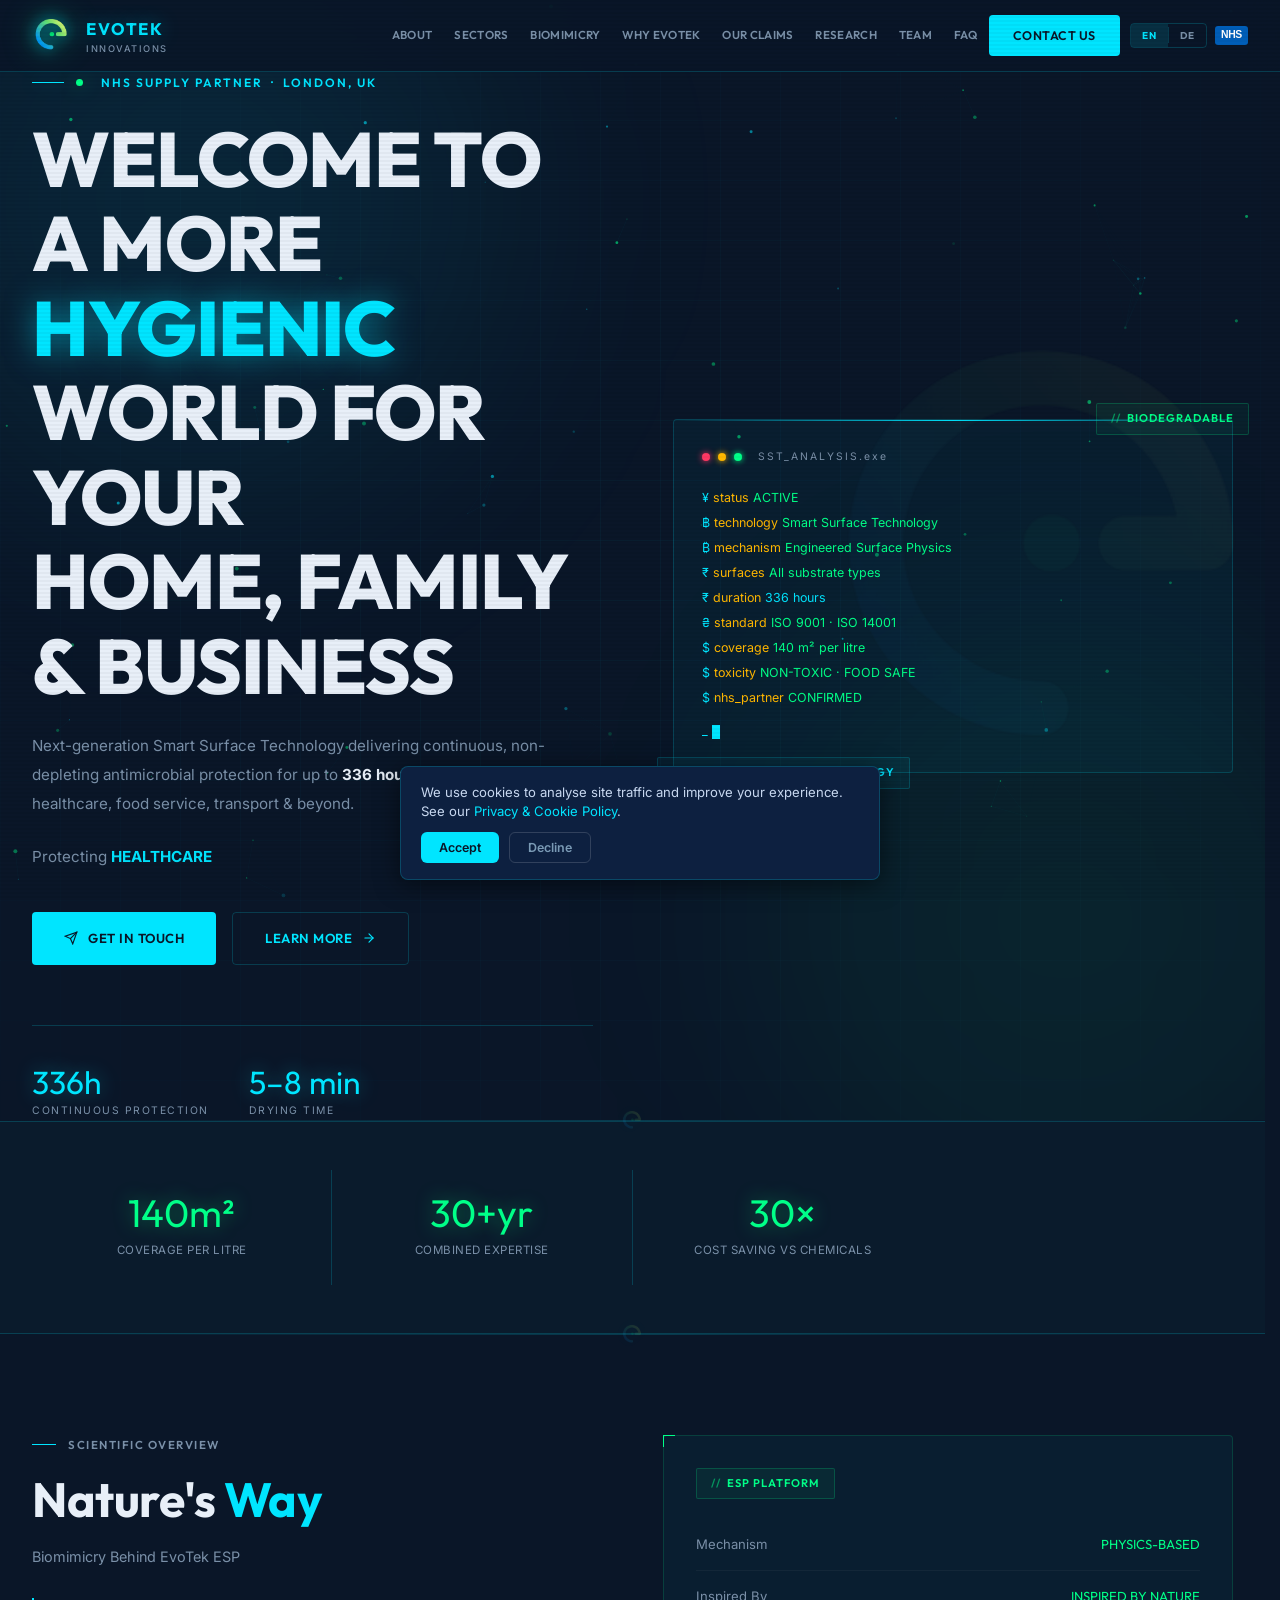
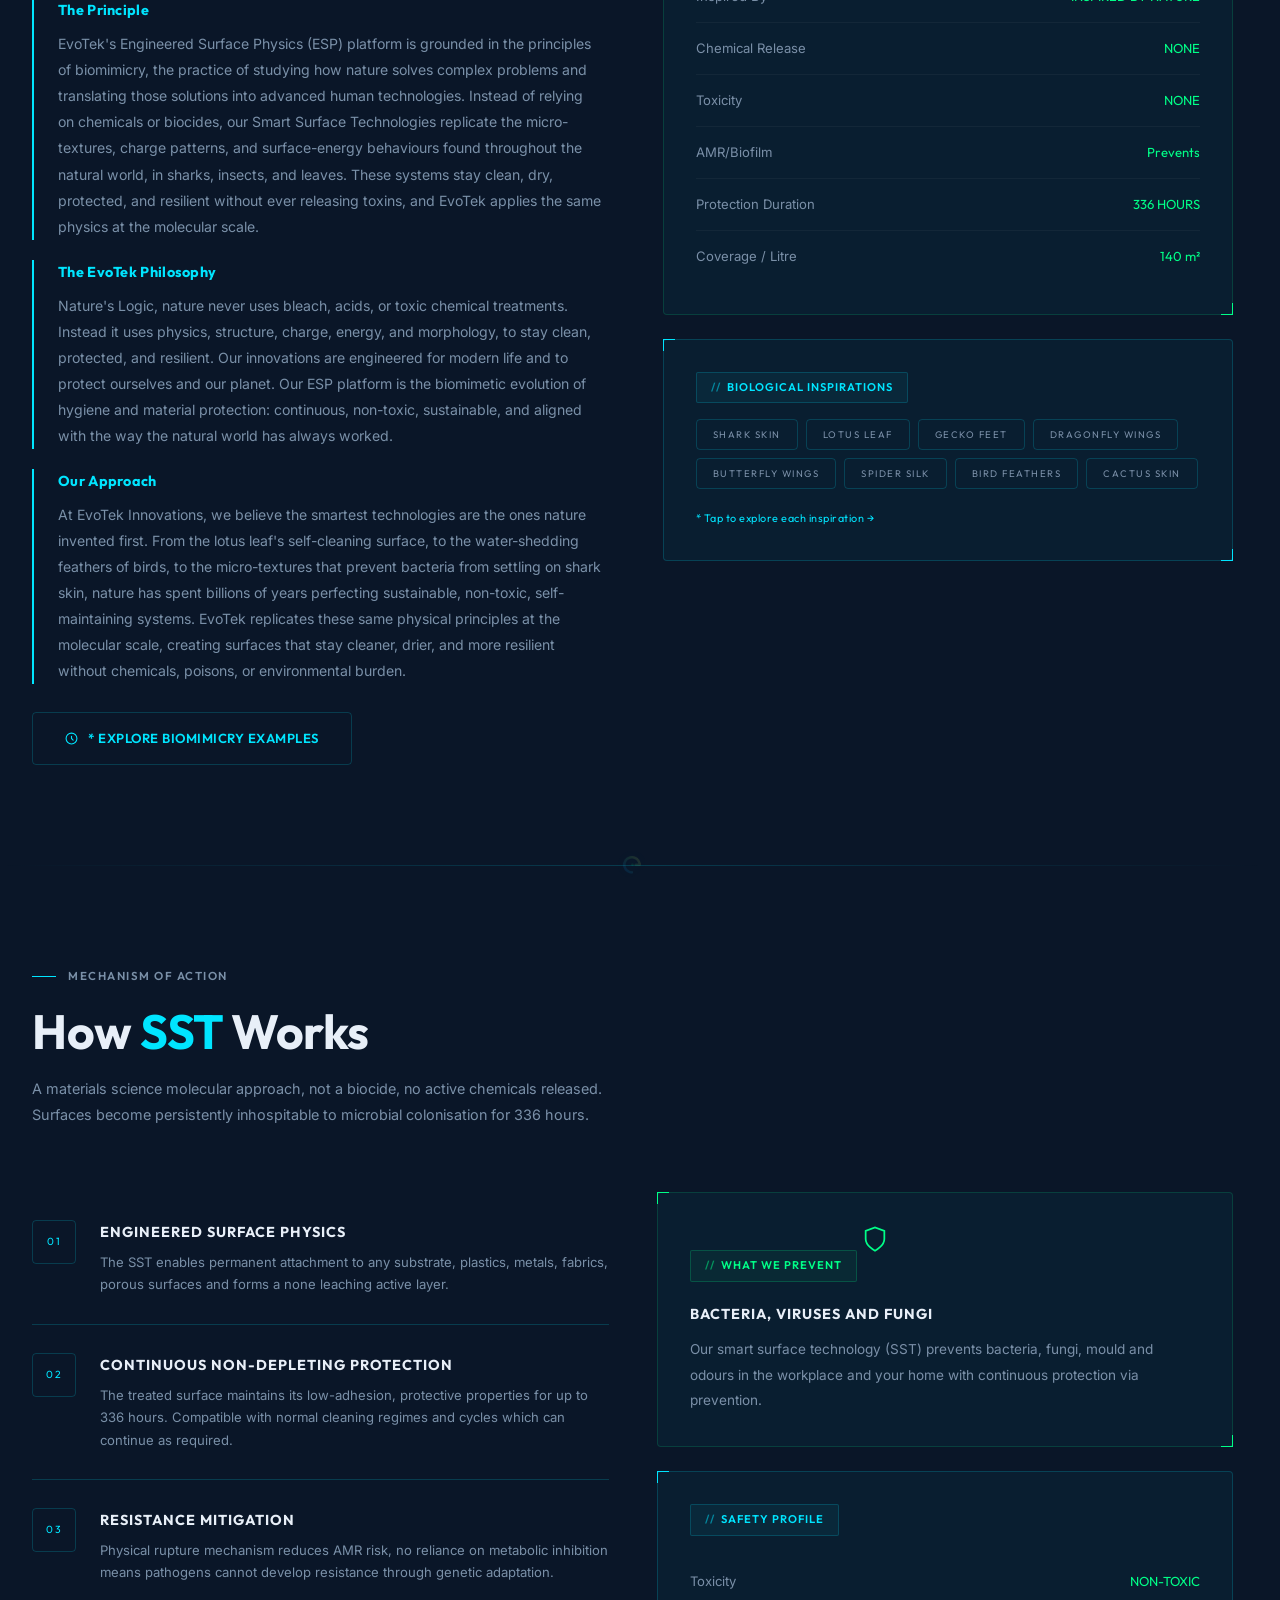
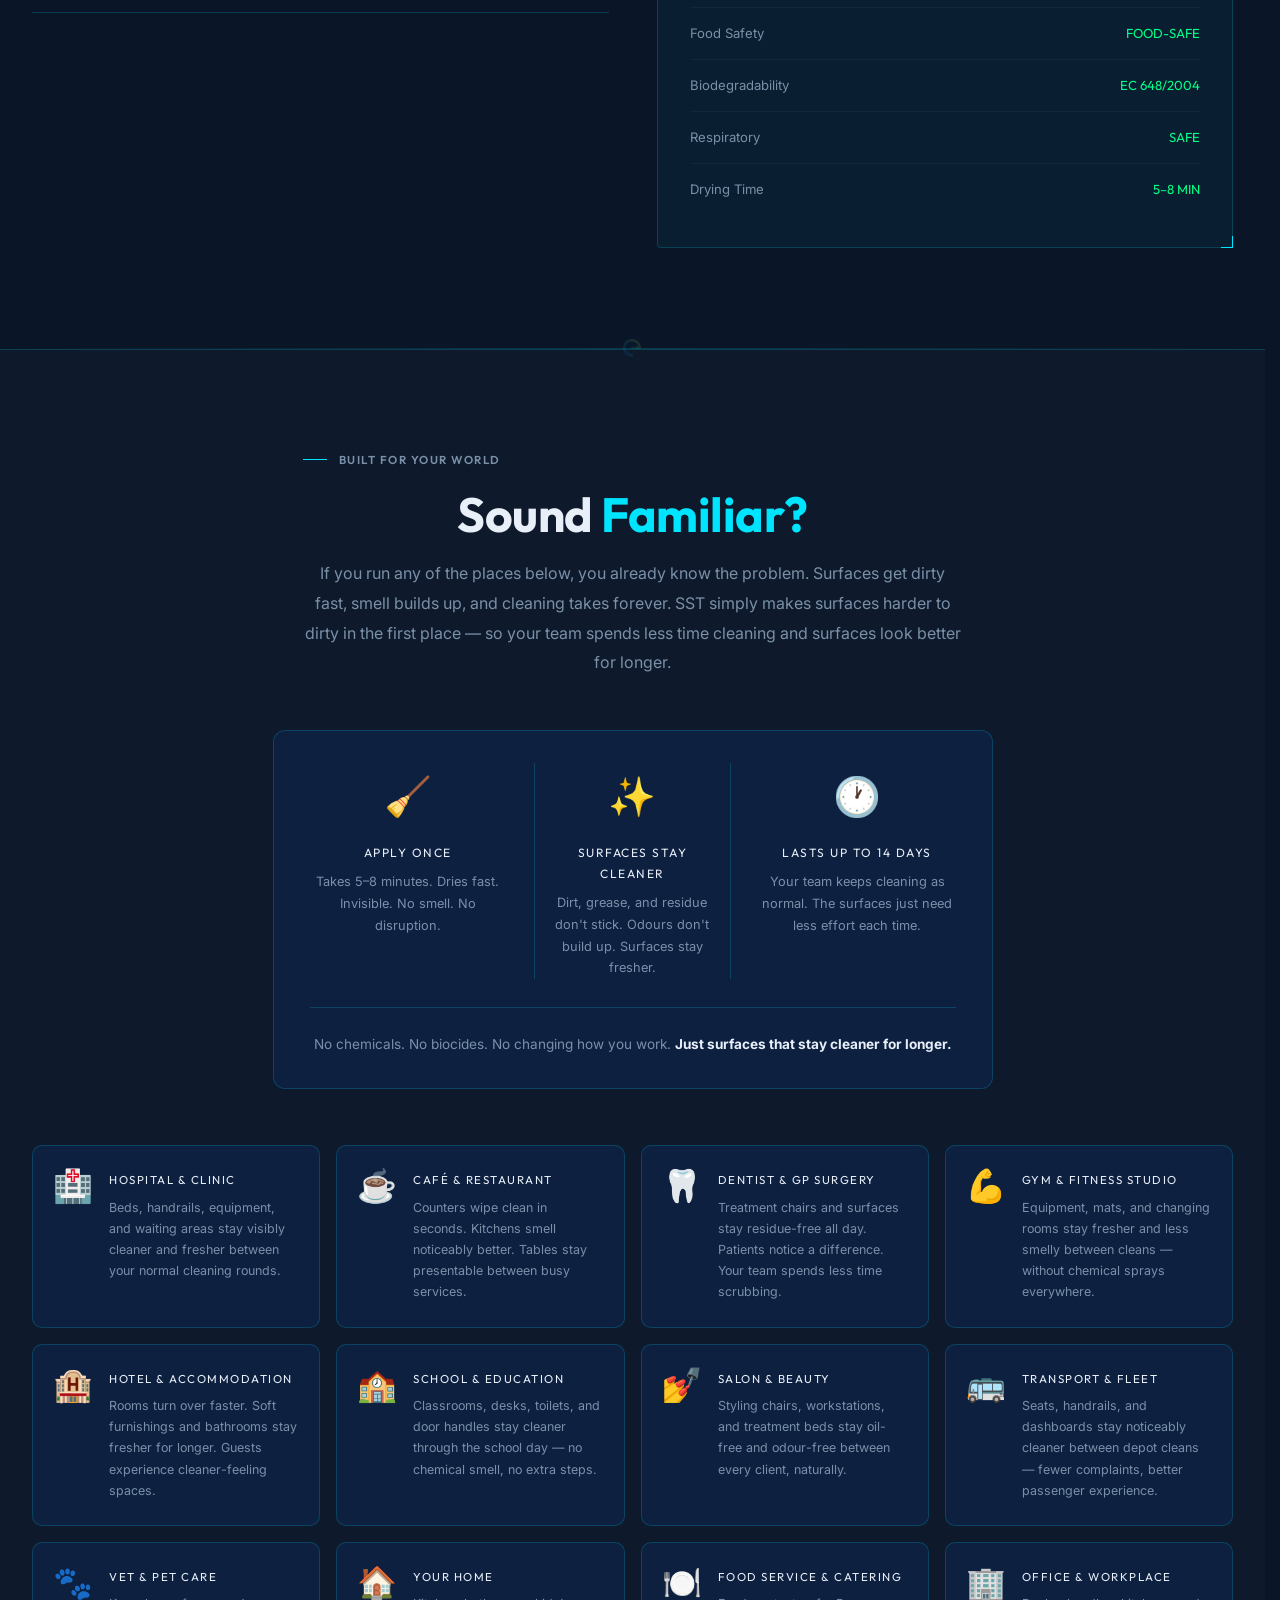
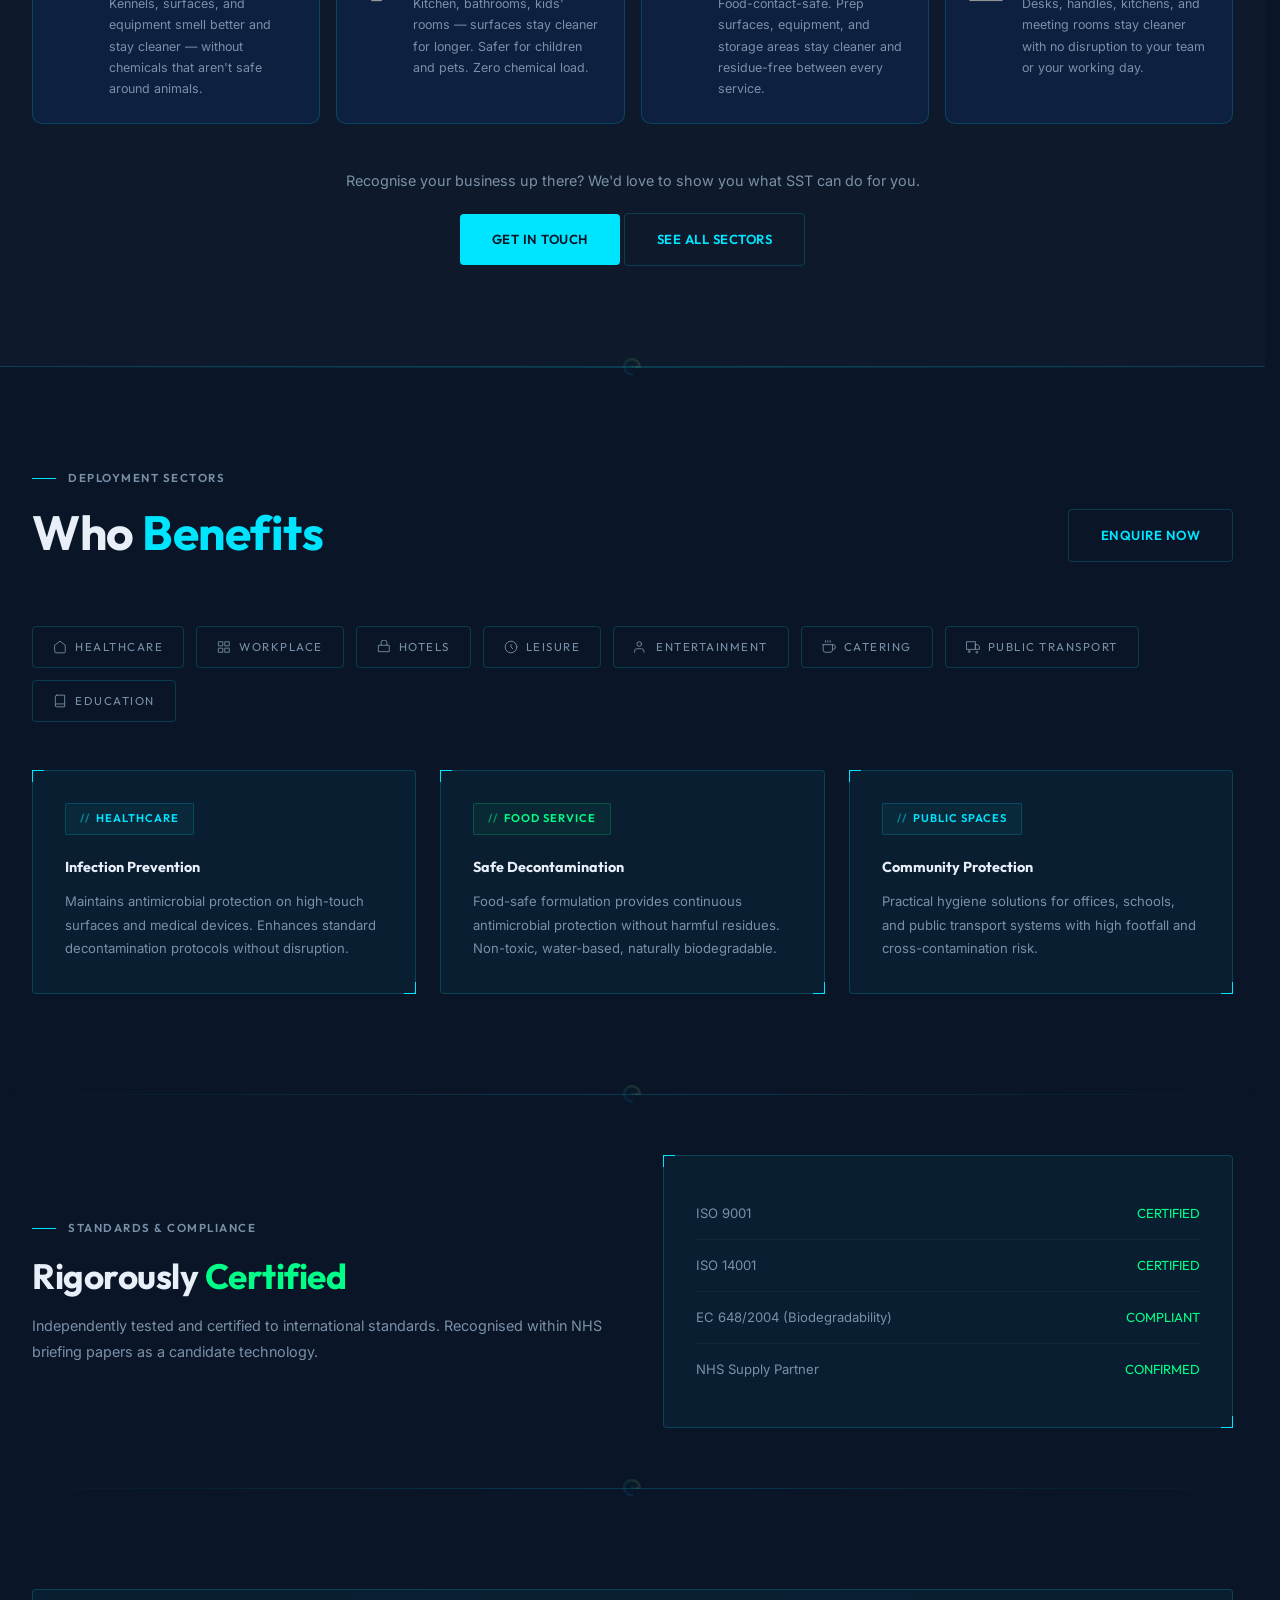
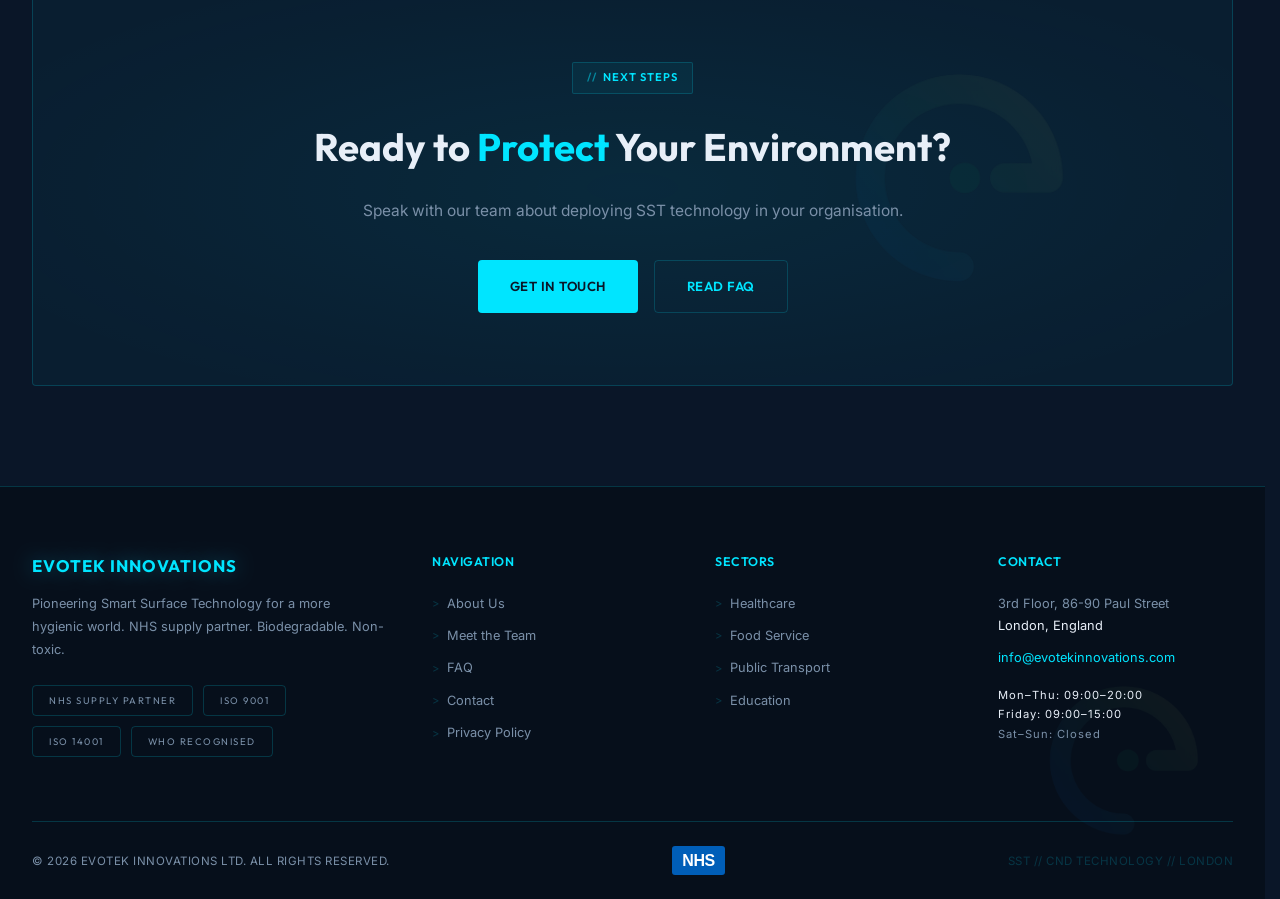
==== index.html @ 122817bd "fix: wire contact form to FormSubmit, add honeypot, fix copyright year, add .gitignore" ====
﻿<!DOCTYPE html>
<html lang="en">
<head>
  <meta charset="UTF-8"/>
  <meta name="viewport" content="width=device-width, initial-scale=1.0"/>
  <title>EvoTek Innovations | Smart Surface Technology | London</title>
  <meta name="description" content="EvoTek Innovations — pioneering Smart Surface Technology for advanced surface protection lasting up to 336 hours. NHS supply partner. Healthcare, food service, transport."/>
  <meta name="google-site-verification" content="FAEr7hfhrVH1GGzSs5UuPrXncQ3HyZPEOReQ1gZpgP4" />
  <link rel="stylesheet" href="css/style.css"/>
  <link rel="canonical" href="https://www.evotekinnovations.co.uk/"/>
  <meta property="og:type" content="website"/>
  <meta property="og:site_name" content="EvoTek Innovations"/>
  <meta property="og:title" content="EvoTek Innovations | Smart Surface Technology | London"/>
  <meta property="og:description" content="EvoTek Innovations pioneers Smart Surface Technology for advanced surface protection lasting up to 336 hours. NHS supply partner. Healthcare, food service, transport."/>
  <meta property="og:url" content="https://www.evotekinnovations.co.uk/"/>
  <meta property="og:image" content="https://www.evotekinnovations.co.uk/images/EVO2.png"/>
  <meta name="twitter:card" content="summary_large_image"/>
  <meta name="twitter:title" content="EvoTek Innovations | Smart Surface Technology | London"/>
  <meta name="twitter:description" content="EvoTek Innovations pioneers Smart Surface Technology for advanced surface protection lasting up to 336 hours. NHS supply partner. Healthcare, food service, transport."/>
  <meta name="twitter:image" content="https://www.evotekinnovations.co.uk/images/EVO2.png"/>
  <link rel="alternate" hreflang="en" href="https://www.evotekinnovations.co.uk/"/>
  <link rel="alternate" hreflang="de" href="https://www.evotekinnovations.co.uk/?lang=de"/>
  <link rel="alternate" hreflang="x-default" href="https://www.evotekinnovations.co.uk/"/>
  <script type="application/ld+json">
  {
    "@context": "https://schema.org",
    "@type": "LocalBusiness",
    "name": "EvoTek Innovations",
    "description": "EvoTek Innovations pioneers Smart Surface Technology (SST) — biodegradable, non-toxic antimicrobial surface coatings lasting up to 336 hours. NHS supply partner based in London.",
    "url": "https://www.evotekinnovations.co.uk/",
    "logo": "https://www.evotekinnovations.co.uk/images/EVO2.png",
    "image": "https://www.evotekinnovations.co.uk/images/EVO2.png",
    "email": "info@evotekinnovations.com",
    "address": {
      "@type": "PostalAddress",
      "streetAddress": "3rd Floor, 86-90 Paul Street",
      "addressLocality": "London",
      "postalCode": "EC2A 4PB",
      "addressCountry": "GB"
    },
    "geo": {
      "@type": "GeoCoordinates",
      "latitude": 51.5244,
      "longitude": -0.0865
    },
    "openingHoursSpecification": [
      {
        "@type": "OpeningHoursSpecification",
        "dayOfWeek": ["Monday","Tuesday","Wednesday","Thursday"],
        "opens": "09:00",
        "closes": "20:00"
      },
      {
        "@type": "OpeningHoursSpecification",
        "dayOfWeek": "Friday",
        "opens": "09:00",
        "closes": "15:00"
      }
    ],
    "areaServed": {
      "@type": "Country",
      "name": "United Kingdom"
    },
    "sameAs": [
      "https://www.evotekinnovations.co.uk"
    ],
    "hasCredential": [
      "NHS Supply Partner",
      "ISO 9001",
      "ISO 14001",
      "WHO Recognised",
      "EN 14476"
    ]
  }
  </script>
</head>
<body>

<!-- NAV -->
<nav aria-label="Main navigation">
  <div class="nav-inner">
    <a href="index.html" class="nav-logo">
      <img src="images/EVO2.png" alt="EvoTek Logo" class="nav-logo-img"/>
      <div>
        <span class="nav-logo-name">EVOTEK</span>
        <span class="nav-logo-sub">INNOVATIONS</span>
      </div>
    </a>
    <div class="nav-links">
      <a href="about.html" class="nav-link" data-i18n="nav.about">ABOUT</a>
      <a href="sectors.html" class="nav-link" data-i18n="nav.sectors">SECTORS</a>
      <a href="biomimicry.html" class="nav-link" data-i18n="nav.biomimicry">BIOMIMICRY</a>
      <a href="why-evotek.html" class="nav-link" data-i18n="nav.why">WHY EVOTEK</a>
      <a href="claims.html" class="nav-link" data-i18n="nav.claims">OUR CLAIMS</a>
      <a href="research.html" class="nav-link">RESEARCH</a>
      <a href="team.html" class="nav-link" data-i18n="nav.team">TEAM</a>
      <a href="faq.html" class="nav-link" data-i18n="nav.faq">FAQ</a>
      <a href="contact.html" class="nav-cta" data-i18n="nav.contact">CONTACT US</a>
      <div class="lang-switcher" id="lang-switcher">
        <button class="lang-btn active" onclick="setLang('en')" id="btn-en">EN</button>
        <div class="lang-divider"></div>
        <button class="lang-btn" onclick="setLang('de')" id="btn-de">DE</button>
      </div>
            <a href="https://www.england.nhs.uk/" target="_blank" rel="noopener" class="nhs-logo nhs-logo--nav" title="NHS Supply Partner">NHS</a>
    </div>
    <button class="hamburger" id="hamburger" aria-label="Open menu" aria-expanded="false">
      <span></span><span></span><span></span>
    </button>
  </div>
</nav>
<div id="mobile-nav">
  <a href="about.html" data-i18n="nav.about">ABOUT</a>
  <a href="sectors.html" data-i18n="nav.sectors">SECTORS</a>
  <a href="biomimicry.html" data-i18n="nav.biomimicry">BIOMIMICRY</a>
  <a href="why-evotek.html" data-i18n="nav.why">WHY EVOTEK</a>
  <a href="claims.html" data-i18n="nav.claims">OUR CLAIMS</a>
  <a href="research.html">RESEARCH</a>
  <a href="team.html" data-i18n="nav.team.mob">MEET THE TEAM</a>
  <a href="faq.html" data-i18n="nav.faq">FAQ</a>
  <a href="contact.html" class="nav-cta" data-i18n="nav.contact">CONTACT US</a>
  <div class="lang-switcher" style="margin:16px auto 0;justify-content:center;">
    <button class="lang-btn active" onclick="setLang('en')" id="mob-btn-en">EN</button>
    <div class="lang-divider"></div>
    <button class="lang-btn" onclick="setLang('de')" id="mob-btn-de">DE</button>
  </div>
</div>

<!-- HERO -->
<section class="hero">
  <div class="hero-grid-bg"></div>
  <div class="hero-glow hero-glow-1"></div>
  <div class="hero-glow hero-glow-2"></div>
  <div class="logo-watermark hero-logo-watermark"></div>
  <div class="container hero-content-grid">
    <div>
      <div class="hero-label">
        <span class="live-dot"></span> <span data-i18n="hero.label">NHS SUPPLY PARTNER &nbsp;·&nbsp; LONDON, UK</span>
      </div>
      <h1 class="hero-title" data-i18n-html="hero.title">
        WELCOME TO<br>A MORE<br>
        <span class="glitch">HYGIENIC</span><br>WORLD FOR YOUR<br>HOME, FAMILY<br>&amp; BUSINESS
      </h1>
      <p class="hero-sub" data-i18n-html="hero.sub">
        Next-generation Smart Surface Technology delivering continuous, non-depleting surface protection for up to <strong style="color:var(--text)">336 hours</strong>. Deployed across healthcare, food service, transport &amp; beyond.
      </p>
      <p class="hero-sub" style="margin-top:-16px;"><span data-i18n="hero.protecting">Protecting</span> <strong style="color:var(--cyan)"><span id="typewriter">HEALTHCARE</span></strong></p>
      <div class="hero-btns">
        <a href="contact.html" class="btn-primary">
          <svg width="14" height="14" viewBox="0 0 24 24" fill="none" stroke="currentColor" stroke-width="2" stroke-linecap="round" aria-hidden="true"><line x1="22" y1="2" x2="11" y2="13"/><polygon points="22 2 15 22 11 13 2 9 22 2"/></svg>
          <span data-i18n="hero.cta1">GET IN TOUCH</span>
        </a>
        <a href="about.html" class="btn-ghost">
          <span data-i18n="hero.cta2">LEARN MORE</span>
          <svg width="14" height="14" viewBox="0 0 24 24" fill="none" stroke="currentColor" stroke-width="2" stroke-linecap="round" aria-hidden="true"><line x1="5" y1="12" x2="19" y2="12"/><polyline points="12 5 19 12 12 19"/></svg>
        </a>
      </div>
      <div class="hero-stats">
        <div>
          <div class="hero-stat-num"><span data-target="336" data-suffix="h">0h</span></div>
          <div class="hero-stat-label" data-i18n="hero.stat2">CONTINUOUS PROTECTION</div>
        </div>
        <div>
          <div class="hero-stat-num">5–8 min</div>
          <div class="hero-stat-label" data-i18n="hero.stat3">DRYING TIME</div>
        </div>
      </div>
    </div>

    <!-- Terminal Panel -->
    <div class="hero-right reveal">
      <div class="hero-panel">
        <div class="terminal-bar">
          <div class="t-dot"></div>
          <div class="t-dot"></div>
          <div class="t-dot"></div>
          <span class="t-title">SST_ANALYSIS.exe</span>
        </div>
        <div class="terminal-line">
          <span class="t-cmd">$ </span><span class="t-key">status</span> <span class="t-val">ACTIVE</span>
        </div>
        <div class="terminal-line">
          <span class="t-cmd">$ </span><span class="t-key">technology</span> <span class="t-val">Smart Surface Technology</span>
        </div>
        <div class="terminal-line">
          <span class="t-cmd">$ </span><span class="t-key">mechanism</span> <span class="t-val">Engineered Surface Physics</span>
        </div>
        <div class="terminal-line">
          <span class="t-cmd">$ </span><span class="t-key">surfaces</span> <span class="t-val">All substrate types</span>
        </div>
        <div class="terminal-line">
          <span class="t-cmd">$ </span><span class="t-key">duration</span> <span class="t-val" style="color:var(--cyan)">336 hours</span>
        </div>
        <div class="terminal-line">
          <span class="t-cmd">$ </span><span class="t-key">standard</span> <span class="t-val">ISO 9001 · ISO 14001</span>
        </div>
        <div class="terminal-line">
          <span class="t-cmd">$ </span><span class="t-key">coverage</span> <span class="t-val" style="color:var(--green)">140 m² per litre</span>
        </div>
        <div class="terminal-line">
          <span class="t-cmd">$ </span><span class="t-key">toxicity</span> <span class="t-val">NON-TOXIC · FOOD SAFE</span>
        </div>
        <div class="terminal-line">
          <span class="t-cmd">$ </span><span class="t-key">nhs_partner</span> <span class="t-val" style="color:var(--green)">CONFIRMED</span>
        </div>
        <div class="terminal-line" style="margin-top:8px;">
          <span class="t-cmd">_</span><span class="terminal-cursor"></span>
        </div>
      </div>

      <!-- Floating badges -->
      <div class="chip chip-green hero-floating-badge" style="top:-16px;right:-16px;" data-i18n="hero.badge1">BIODEGRADABLE</div>
      <div class="chip hero-floating-badge" style="bottom:-16px;left:-16px;" data-i18n="hero.badge2">WHO RECOGNISED TECHNOLOGY</div>
    </div>
  </div>
</section>

<div class="sep"></div>

<!-- STATS STRIP -->
<section class="stats-strip">
  <div class="container">
    <div class="stats-grid">
      <div class="stat-item reveal">
        <div class="stat-num"><span data-target="140" data-suffix="m²">—</span></div>
        <div class="stat-label" data-i18n="stats.coverage">COVERAGE PER LITRE</div>
      </div>
      <div class="stat-item reveal" style="transition-delay:160ms">
        <div class="stat-num"><span data-target="30" data-suffix="+yr">—</span></div>
        <div class="stat-label" data-i18n="stats.expertise">COMBINED EXPERTISE</div>
      </div>
      <div class="stat-item reveal" style="transition-delay:240ms">
        <div class="stat-num"><span data-target="30" data-suffix="×">—</span></div>
        <div class="stat-label" data-i18n="stats.cost">COST SAVING VS CHEMICALS</div>
      </div>
    </div>
  </div>
</section>

<div class="sep"></div>

<!-- NATURE'S WAY -->
<section class="section">
  <div class="container">
    <div class="grid-2" style="gap:60px;align-items:start;">
      <div class="reveal">
        <div class="section-label" data-i18n="nature.label">SCIENTIFIC OVERVIEW</div>
        <h2 class="section-title" data-i18n-html="nature.title">Nature's <span class="accent">Way</span></h2>
        <p class="section-sub" style="margin-bottom:28px;" data-i18n="nature.sub">Biomimicry Behind EvoTek ESP</p>
        <div class="nature-intro">
          <h3 data-i18n="nature.p1.h">The Principle</h3>
          <p data-i18n="nature.p1.p">EvoTek's Engineered Surface Physics (ESP) platform is grounded in the principles of biomimicry — the practice of studying how nature solves complex problems and translating those solutions into advanced human technologies. Instead of relying on chemicals or biocides, our Smart Surface Technologies replicate the micro-textures, charge patterns, and surface-energy behaviours found throughout the natural world — in sharks, insects, and leaves. These systems stay clean, dry, protected, and resilient without ever releasing toxins, and EvoTek applies the same physics at the molecular scale.</p>
        </div>
        <div class="nature-intro">
          <h3 data-i18n="nature.p2.h">The EvoTek Philosophy</h3>
          <p data-i18n="nature.p2.p">Nature's Logic — nature never uses bleach, acids, or toxic chemical treatments. Instead it uses physics — structure, charge, energy, and morphology — to stay clean, protected, and resilient. Our innovations are engineered for modern life and to protect ourselves and our planet. Our ESP platform is the biomimetic evolution of hygiene and material protection: continuous, non-toxic, sustainable, and aligned with the way the natural world has always worked.</p>
        </div>
        <div class="nature-intro">
          <h3 data-i18n="nature.p3.h">Our Approach</h3>
          <p data-i18n="nature.p3.p">At EvoTek Innovations, we believe the smartest technologies are the ones nature invented first. From the lotus leaf's self-cleaning surface, to the water-shedding feathers of birds, to the micro-textures that prevent bacteria from settling on shark skin, nature has spent billions of years perfecting sustainable, non-toxic, self-maintaining systems. EvoTek replicates these same physical principles at the molecular scale, creating surfaces that stay cleaner, drier, and more resilient without chemicals, poisons, or environmental burden. This is nature's logic, engineered for modern life: protection through physics, longevity through design, and hygiene through the same mechanisms the natural world has relied on since the beginning of time.</p>
        </div>
        <a href="biomimicry.html" class="btn-ghost" style="margin-top:8px;">
          <svg width="13" height="13" viewBox="0 0 24 24" fill="none" stroke="currentColor" stroke-width="2" stroke-linecap="round" aria-hidden="true"><circle cx="12" cy="12" r="10"/><path d="M12 8v4l3 3"/></svg>
          <span data-i18n="nature.btn">* EXPLORE BIOMIMICRY EXAMPLES</span>
        </a>
      </div>
      <div class="reveal" style="transition-delay:120ms;">
        <div class="hud-card hud-card-green" style="margin-bottom:24px;">
          <div class="chip chip-green" style="margin-bottom:20px;">ESP PLATFORM</div>
          <div class="data-row"><span class="data-key" data-i18n="nature.mech.k">Mechanism</span><span class="data-val" data-i18n="nature.mech.v">PHYSICS-BASED</span></div>
          <div class="data-row"><span class="data-key" data-i18n="nature.insp.k">Inspired By</span><span class="data-val">INSPIRED BY NATURE</span></div>
          <div class="data-row"><span class="data-key" data-i18n="nature.chrel.k">Chemical Release</span><span class="data-val" style="color:var(--green)">NONE</span></div>
          <div class="data-row"><span class="data-key" data-i18n="nature.tox.k">Toxicity</span><span class="data-val" style="color:var(--green)">NONE</span></div>
          <div class="data-row"><span class="data-key" data-i18n="nature.amr.k">AMR/Biofilm</span><span class="data-val" style="color:var(--green)">Prevents</span></div>
          <div class="data-row"><span class="data-key" data-i18n="nature.prot.k">Protection Duration</span><span class="data-val">336 HOURS</span></div>
          <div class="data-row"><span class="data-key" data-i18n="nature.cov.k">Coverage / Litre</span><span class="data-val">140 m²</span></div>
        </div>
        <div class="hud-card">
          <div class="chip" style="margin-bottom:16px;">BIOLOGICAL INSPIRATIONS</div>
          <div style="display:flex;flex-wrap:wrap;gap:8px;">
            <a href="biomimicry.html#bio-shark" class="accred-badge" style="text-decoration:none;cursor:pointer;">SHARK SKIN</a>
            <a href="biomimicry.html#bio-lotus" class="accred-badge" style="text-decoration:none;cursor:pointer;">LOTUS LEAF</a>
            <a href="biomimicry.html#bio-gecko" class="accred-badge" style="text-decoration:none;cursor:pointer;">GECKO FEET</a>
            <a href="biomimicry.html#bio-dragonfly" class="accred-badge" style="text-decoration:none;cursor:pointer;">DRAGONFLY WINGS</a>
            <a href="biomimicry.html#bio-butterfly" class="accred-badge" style="text-decoration:none;cursor:pointer;">BUTTERFLY WINGS</a>
            <a href="biomimicry.html#bio-spider" class="accred-badge" style="text-decoration:none;cursor:pointer;">SPIDER SILK</a>
            <a href="biomimicry.html#bio-bird" class="accred-badge" style="text-decoration:none;cursor:pointer;">BIRD FEATHERS</a>
            <a href="biomimicry.html#bio-cactus" class="accred-badge" style="text-decoration:none;cursor:pointer;">CACTUS SKIN</a>
          </div>
          <a href="biomimicry.html" style="display:block;margin-top:20px;font-family:var(--font-head);font-size:0.68rem;color:var(--cyan);letter-spacing:0.5px;">* Tap to explore each inspiration →</a>
        </div>
      </div>
    </div>
  </div>
</section>

<div class="sep"></div>

<!-- HOW IT WORKS -->
<section class="section">
  <div class="container">
    <div class="section-header reveal">
      <div class="section-label" data-i18n="how.label">THE TECHNOLOGY</div>
      <h2 class="section-title" data-i18n-html="how.title">How <span class="accent">SST</span> Works</h2>
      <p class="section-sub" data-i18n="how.sub">A materials science molecular approach — no active chemicals released. Surfaces remain in a low-adhesion, protected state for up to 336 hours.</p>
    </div>
    <div class="grid-2" style="gap:48px;align-items:start;">
      <div>
        <div class="step-line reveal">
          <div class="step-num">01</div>
          <div class="step-content">
            <h3 data-i18n="how.s2.h">ENGINEERED SURFACE PHYSICS</h3>
            <p data-i18n="how.s2.p">The SST enables permanent attachment to any substrate, plastics, metals, fabrics, porous surfaces and forms a none leaching active layer.</p>
          </div>
        </div>
        <div class="step-line reveal" style="transition-delay:80ms">
          <div class="step-num">02</div>
          <div class="step-content">
            <h3 data-i18n="how.s3.h">CONTINUOUS NON-DEPLETING PROTECTION</h3>
            <p data-i18n="how.s3.p">The treated surface maintains its low-adhesion, protective properties for up to 336 hours. Compatible with normal cleaning regimes and cycles which can continue as required.</p>
          </div>
        </div>
        <div class="step-line reveal" style="transition-delay:160ms">
          <div class="step-num">03</div>
          <div class="step-content">
            <h3 data-i18n="how.s4.h">AMR-ALIGNED APPROACH</h3>
            <p data-i18n="how.s4.p">No chemical load means no selective pressure that drives antimicrobial resistance — supporting WHO and NHS AMR strategies by reducing reliance on high-dose chemical treatments.</p>
          </div>
        </div>
      </div>
      <div class="reveal" style="transition-delay:160ms">
        <div class="hud-card hud-card-green" style="margin-bottom:24px;">
          <div class="chip chip-green" style="margin-bottom:20px;">WHAT WE PREVENT</div>
          <svg width="28" height="28" viewBox="0 0 24 24" fill="none" stroke="var(--green)" stroke-width="1.5" stroke-linecap="round" aria-hidden="true" style="margin-bottom:16px;"><path d="M12 22s8-4 8-10V5l-8-3-8 3v7c0 6 8 10 8 10z"/></svg>
          <h3 style="font-family:var(--font-head);font-size:0.9rem;letter-spacing:1px;color:var(--text);margin-bottom:10px;">BACTERIA, VIRUSES AND FUNGI</h3>
          <p style="font-size:0.85rem;color:var(--muted);line-height:1.9;">Our smart surface technology (SST) prevents bacteria, fungi, mould and odours in the workplace and your home with continuous protection via prevention.</p>
        </div>
        <div class="hud-card">
          <div class="chip" style="margin-bottom:20px;" data-i18n="how.chip2">SAFETY PROFILE</div>
          <div class="data-row"><span class="data-key" data-i18n="how.tox.k">Toxicity</span><span class="data-val">NON-TOXIC</span></div>
          <div class="data-row"><span class="data-key" data-i18n="how.food.k">Food Safety</span><span class="data-val">FOOD-SAFE</span></div>
          <div class="data-row"><span class="data-key" data-i18n="how.bio.k">Biodegradability</span><span class="data-val">EC 648/2004</span></div>
          <div class="data-row"><span class="data-key" data-i18n="how.resp.k">Respiratory</span><span class="data-val">SAFE</span></div>
          <div class="data-row"><span class="data-key" data-i18n="how.dry.k">Drying Time</span><span class="data-val">5–8 MIN</span></div>
        </div>
      </div>
    </div>
  </div>
</section>

<div class="sep"></div>

<!-- ═══════ IS THIS FOR YOU? — WARM PLAIN-ENGLISH SECTION ═══════ -->
<section class="section" id="for-you" style="background:rgba(255,255,255,0.015);border-top:1px solid var(--border);border-bottom:1px solid var(--border);">
  <div class="container">

    <!-- Heading -->
    <div style="text-align:center;max-width:660px;margin:0 auto 52px;" class="reveal">
      <div class="section-label" style="margin-bottom:16px;">BUILT FOR YOUR WORLD</div>
      <h2 class="section-title" style="margin-bottom:16px;">Sound <span class="accent">Familiar?</span></h2>
      <p style="font-size:1rem;color:var(--muted);line-height:1.85;">If you run any of the places below, you already know the problem. Surfaces get dirty fast, smell builds up, and cleaning takes forever. SST simply makes surfaces harder to dirty in the first place — so your team spends less time cleaning and surfaces look better for longer.</p>
    </div>

    <!-- Plain English Core Message -->
    <div class="reveal" style="max-width:720px;margin:0 auto 56px;background:var(--surface);border:1px solid var(--border);border-radius:12px;padding:32px 36px;">
      <div style="display:grid;grid-template-columns:repeat(auto-fit,minmax(180px,1fr));gap:28px;text-align:center;">
        <div>
          <div style="font-size:2.4rem;margin-bottom:12px;">🧹</div>
          <div style="font-family:var(--font-head);font-size:0.75rem;letter-spacing:1.5px;color:var(--text);margin-bottom:8px;">APPLY ONCE</div>
          <p style="font-size:0.8rem;color:var(--muted);line-height:1.7;margin:0;">Takes 5–8 minutes. Dries fast. Invisible. No smell. No disruption.</p>
        </div>
        <div style="border-left:1px solid var(--border);border-right:1px solid var(--border);padding:0 20px;">
          <div style="font-size:2.4rem;margin-bottom:12px;">✨</div>
          <div style="font-family:var(--font-head);font-size:0.75rem;letter-spacing:1.5px;color:var(--text);margin-bottom:8px;">SURFACES STAY CLEANER</div>
          <p style="font-size:0.8rem;color:var(--muted);line-height:1.7;margin:0;">Dirt, grease, and residue don't stick. Odours don't build up. Surfaces stay fresher.</p>
        </div>
        <div>
          <div style="font-size:2.4rem;margin-bottom:12px;">🕐</div>
          <div style="font-family:var(--font-head);font-size:0.75rem;letter-spacing:1.5px;color:var(--text);margin-bottom:8px;">LASTS UP TO 14 DAYS</div>
          <p style="font-size:0.8rem;color:var(--muted);line-height:1.7;margin:0;">Your team keeps cleaning as normal. The surfaces just need less effort each time.</p>
        </div>
      </div>
      <p style="text-align:center;font-size:0.85rem;color:var(--muted);margin:28px 0 0;padding-top:24px;border-top:1px solid var(--border);line-height:1.8;">No chemicals. No biocides. No changing how you work. <strong style="color:var(--text);">Just surfaces that stay cleaner for longer.</strong></p>
    </div>

    <!-- Sector Tiles Grid -->
    <div style="display:grid;grid-template-columns:repeat(auto-fill,minmax(240px,1fr));gap:16px;" class="reveal">

      <!-- Hospital -->
      <div style="background:var(--surface);border:1px solid var(--border);border-radius:10px;padding:24px 20px;display:flex;gap:16px;align-items:flex-start;transition:border-color 0.2s,transform 0.2s;" onmouseover="this.style.borderColor='rgba(0,229,255,0.4)';this.style.transform='translateY(-2px)'" onmouseout="this.style.borderColor='var(--border)';this.style.transform='translateY(0)'">
        <span style="font-size:2rem;line-height:1;flex-shrink:0;">🏥</span>
        <div>
          <div style="font-family:var(--font-head);font-size:0.72rem;letter-spacing:1.5px;color:var(--text);margin-bottom:6px;">HOSPITAL &amp; CLINIC</div>
          <p style="font-size:0.78rem;color:var(--muted);line-height:1.7;margin:0;">Beds, handrails, equipment, and waiting areas stay visibly cleaner and fresher between your normal cleaning rounds.</p>
        </div>
      </div>

      <!-- Café -->
      <div style="background:var(--surface);border:1px solid var(--border);border-radius:10px;padding:24px 20px;display:flex;gap:16px;align-items:flex-start;transition:border-color 0.2s,transform 0.2s;" onmouseover="this.style.borderColor='rgba(0,229,255,0.4)';this.style.transform='translateY(-2px)'" onmouseout="this.style.borderColor='var(--border)';this.style.transform='translateY(0)'">
        <span style="font-size:2rem;line-height:1;flex-shrink:0;">☕</span>
        <div>
          <div style="font-family:var(--font-head);font-size:0.72rem;letter-spacing:1.5px;color:var(--text);margin-bottom:6px;">CAFÉ &amp; RESTAURANT</div>
          <p style="font-size:0.78rem;color:var(--muted);line-height:1.7;margin:0;">Counters wipe clean in seconds. Kitchens smell noticeably better. Tables stay presentable between busy services.</p>
        </div>
      </div>

      <!-- Dentist -->
      <div style="background:var(--surface);border:1px solid var(--border);border-radius:10px;padding:24px 20px;display:flex;gap:16px;align-items:flex-start;transition:border-color 0.2s,transform 0.2s;" onmouseover="this.style.borderColor='rgba(0,229,255,0.4)';this.style.transform='translateY(-2px)'" onmouseout="this.style.borderColor='var(--border)';this.style.transform='translateY(0)'">
        <span style="font-size:2rem;line-height:1;flex-shrink:0;">🦷</span>
        <div>
          <div style="font-family:var(--font-head);font-size:0.72rem;letter-spacing:1.5px;color:var(--text);margin-bottom:6px;">DENTIST &amp; GP SURGERY</div>
          <p style="font-size:0.78rem;color:var(--muted);line-height:1.7;margin:0;">Treatment chairs and surfaces stay residue-free all day. Patients notice a difference. Your team spends less time scrubbing.</p>
        </div>
      </div>

      <!-- Gym -->
      <div style="background:var(--surface);border:1px solid var(--border);border-radius:10px;padding:24px 20px;display:flex;gap:16px;align-items:flex-start;transition:border-color 0.2s,transform 0.2s;" onmouseover="this.style.borderColor='rgba(0,229,255,0.4)';this.style.transform='translateY(-2px)'" onmouseout="this.style.borderColor='var(--border)';this.style.transform='translateY(0)'">
        <span style="font-size:2rem;line-height:1;flex-shrink:0;">💪</span>
        <div>
          <div style="font-family:var(--font-head);font-size:0.72rem;letter-spacing:1.5px;color:var(--text);margin-bottom:6px;">GYM &amp; FITNESS STUDIO</div>
          <p style="font-size:0.78rem;color:var(--muted);line-height:1.7;margin:0;">Equipment, mats, and changing rooms stay fresher and less smelly between cleans — without chemical sprays everywhere.</p>
        </div>
      </div>

      <!-- Hotel -->
      <div style="background:var(--surface);border:1px solid var(--border);border-radius:10px;padding:24px 20px;display:flex;gap:16px;align-items:flex-start;transition:border-color 0.2s,transform 0.2s;" onmouseover="this.style.borderColor='rgba(0,229,255,0.4)';this.style.transform='translateY(-2px)'" onmouseout="this.style.borderColor='var(--border)';this.style.transform='translateY(0)'">
        <span style="font-size:2rem;line-height:1;flex-shrink:0;">🏨</span>
        <div>
          <div style="font-family:var(--font-head);font-size:0.72rem;letter-spacing:1.5px;color:var(--text);margin-bottom:6px;">HOTEL &amp; ACCOMMODATION</div>
          <p style="font-size:0.78rem;color:var(--muted);line-height:1.7;margin:0;">Rooms turn over faster. Soft furnishings and bathrooms stay fresher for longer. Guests experience cleaner-feeling spaces.</p>
        </div>
      </div>

      <!-- School -->
      <div style="background:var(--surface);border:1px solid var(--border);border-radius:10px;padding:24px 20px;display:flex;gap:16px;align-items:flex-start;transition:border-color 0.2s,transform 0.2s;" onmouseover="this.style.borderColor='rgba(0,229,255,0.4)';this.style.transform='translateY(-2px)'" onmouseout="this.style.borderColor='var(--border)';this.style.transform='translateY(0)'">
        <span style="font-size:2rem;line-height:1;flex-shrink:0;">🏫</span>
        <div>
          <div style="font-family:var(--font-head);font-size:0.72rem;letter-spacing:1.5px;color:var(--text);margin-bottom:6px;">SCHOOL &amp; EDUCATION</div>
          <p style="font-size:0.78rem;color:var(--muted);line-height:1.7;margin:0;">Classrooms, desks, toilets, and door handles stay cleaner through the school day — no chemical smell, no extra steps.</p>
        </div>
      </div>

      <!-- Salon -->
      <div style="background:var(--surface);border:1px solid var(--border);border-radius:10px;padding:24px 20px;display:flex;gap:16px;align-items:flex-start;transition:border-color 0.2s,transform 0.2s;" onmouseover="this.style.borderColor='rgba(0,229,255,0.4)';this.style.transform='translateY(-2px)'" onmouseout="this.style.borderColor='var(--border)';this.style.transform='translateY(0)'">
        <span style="font-size:2rem;line-height:1;flex-shrink:0;">💅</span>
        <div>
          <div style="font-family:var(--font-head);font-size:0.72rem;letter-spacing:1.5px;color:var(--text);margin-bottom:6px;">SALON &amp; BEAUTY</div>
          <p style="font-size:0.78rem;color:var(--muted);line-height:1.7;margin:0;">Styling chairs, workstations, and treatment beds stay oil-free and odour-free between every client, naturally.</p>
        </div>
      </div>

      <!-- Transport -->
      <div style="background:var(--surface);border:1px solid var(--border);border-radius:10px;padding:24px 20px;display:flex;gap:16px;align-items:flex-start;transition:border-color 0.2s,transform 0.2s;" onmouseover="this.style.borderColor='rgba(0,229,255,0.4)';this.style.transform='translateY(-2px)'" onmouseout="this.style.borderColor='var(--border)';this.style.transform='translateY(0)'">
        <span style="font-size:2rem;line-height:1;flex-shrink:0;">🚌</span>
        <div>
          <div style="font-family:var(--font-head);font-size:0.72rem;letter-spacing:1.5px;color:var(--text);margin-bottom:6px;">TRANSPORT &amp; FLEET</div>
          <p style="font-size:0.78rem;color:var(--muted);line-height:1.7;margin:0;">Seats, handrails, and dashboards stay noticeably cleaner between depot cleans — fewer complaints, better passenger experience.</p>
        </div>
      </div>

      <!-- Pet Care -->
      <div style="background:var(--surface);border:1px solid var(--border);border-radius:10px;padding:24px 20px;display:flex;gap:16px;align-items:flex-start;transition:border-color 0.2s,transform 0.2s;" onmouseover="this.style.borderColor='rgba(0,229,255,0.4)';this.style.transform='translateY(-2px)'" onmouseout="this.style.borderColor='var(--border)';this.style.transform='translateY(0)'">
        <span style="font-size:2rem;line-height:1;flex-shrink:0;">🐾</span>
        <div>
          <div style="font-family:var(--font-head);font-size:0.72rem;letter-spacing:1.5px;color:var(--text);margin-bottom:6px;">VET &amp; PET CARE</div>
          <p style="font-size:0.78rem;color:var(--muted);line-height:1.7;margin:0;">Kennels, surfaces, and equipment smell better and stay cleaner — without chemicals that aren't safe around animals.</p>
        </div>
      </div>

      <!-- Home -->
      <div style="background:var(--surface);border:1px solid var(--border);border-radius:10px;padding:24px 20px;display:flex;gap:16px;align-items:flex-start;transition:border-color 0.2s,transform 0.2s;" onmouseover="this.style.borderColor='rgba(0,229,255,0.4)';this.style.transform='translateY(-2px)'" onmouseout="this.style.borderColor='var(--border)';this.style.transform='translateY(0)'">
        <span style="font-size:2rem;line-height:1;flex-shrink:0;">🏠</span>
        <div>
          <div style="font-family:var(--font-head);font-size:0.72rem;letter-spacing:1.5px;color:var(--text);margin-bottom:6px;">YOUR HOME</div>
          <p style="font-size:0.78rem;color:var(--muted);line-height:1.7;margin:0;">Kitchen, bathrooms, kids' rooms — surfaces stay cleaner for longer. Safer for children and pets. Zero chemical load.</p>
        </div>
      </div>

      <!-- Food Service -->
      <div style="background:var(--surface);border:1px solid var(--border);border-radius:10px;padding:24px 20px;display:flex;gap:16px;align-items:flex-start;transition:border-color 0.2s,transform 0.2s;" onmouseover="this.style.borderColor='rgba(0,229,255,0.4)';this.style.transform='translateY(-2px)'" onmouseout="this.style.borderColor='var(--border)';this.style.transform='translateY(0)'">
        <span style="font-size:2rem;line-height:1;flex-shrink:0;">🍽️</span>
        <div>
          <div style="font-family:var(--font-head);font-size:0.72rem;letter-spacing:1.5px;color:var(--text);margin-bottom:6px;">FOOD SERVICE &amp; CATERING</div>
          <p style="font-size:0.78rem;color:var(--muted);line-height:1.7;margin:0;">Food-contact-safe. Prep surfaces, equipment, and storage areas stay cleaner and residue-free between every service.</p>
        </div>
      </div>

      <!-- Office -->
      <div style="background:var(--surface);border:1px solid var(--border);border-radius:10px;padding:24px 20px;display:flex;gap:16px;align-items:flex-start;transition:border-color 0.2s,transform 0.2s;" onmouseover="this.style.borderColor='rgba(0,229,255,0.4)';this.style.transform='translateY(-2px)'" onmouseout="this.style.borderColor='var(--border)';this.style.transform='translateY(0)'">
        <span style="font-size:2rem;line-height:1;flex-shrink:0;">🏢</span>
        <div>
          <div style="font-family:var(--font-head);font-size:0.72rem;letter-spacing:1.5px;color:var(--text);margin-bottom:6px;">OFFICE &amp; WORKPLACE</div>
          <p style="font-size:0.78rem;color:var(--muted);line-height:1.7;margin:0;">Desks, handles, kitchens, and meeting rooms stay cleaner with no disruption to your team or your working day.</p>
        </div>
      </div>

    </div>

    <!-- CTA row -->
    <div style="text-align:center;margin-top:44px;" class="reveal">
      <p style="font-size:0.9rem;color:var(--muted);margin-bottom:20px;">Recognise your business up there? We'd love to show you what SST can do for you.</p>
      <div class="btns" style="justify-content:center;">
        <a href="contact.html" class="btn-primary">GET IN TOUCH</a>
        <a href="sectors.html" class="btn-ghost">SEE ALL SECTORS</a>
      </div>
    </div>

  </div>
</section>

<div class="sep"></div>

<!-- SECTORS -->
<section class="section">
  <div class="container">
    <div class="section-header section-header-split reveal">
      <div>
        <div class="section-label" data-i18n="sec.label">DEPLOYMENT SECTORS</div>
        <h2 class="section-title" data-i18n-html="sec.title">Who <span class="accent">Benefits</span></h2>
      </div>
      <a href="contact.html" class="btn-ghost" data-i18n="sec.cta">ENQUIRE NOW</a>
    </div>
    <div style="display:flex;flex-wrap:wrap;gap:12px;" class="reveal">
      <span class="sector-tag">
        <svg width="14" height="14" viewBox="0 0 24 24" fill="none" stroke="currentColor" stroke-width="1.5" stroke-linecap="round" aria-hidden="true"><path d="M3 9l9-7 9 7v11a2 2 0 01-2 2H5a2 2 0 01-2-2z"/></svg>
        <span data-i18n="sec.healthcare">HEALTHCARE</span>
      </span>
      <span class="sector-tag">
        <svg width="14" height="14" viewBox="0 0 24 24" fill="none" stroke="currentColor" stroke-width="1.5" stroke-linecap="round" aria-hidden="true"><path d="M3 3h7v7H3zm0 11h7v7H3zm11-11h7v7h-7zm0 11h7v7h-7z"/></svg>
        <span data-i18n="sec.workplace">WORKPLACE</span>
      </span>
      <span class="sector-tag">
        <svg width="14" height="14" viewBox="0 0 24 24" fill="none" stroke="currentColor" stroke-width="1.5" stroke-linecap="round" aria-hidden="true"><path d="M3 9h18v11H3zM7 9V5a5 5 0 0110 0v4"/></svg>
        <span data-i18n="sec.hotels">HOTELS</span>
      </span>
      <span class="sector-tag">
        <svg width="14" height="14" viewBox="0 0 24 24" fill="none" stroke="currentColor" stroke-width="1.5" stroke-linecap="round" aria-hidden="true"><circle cx="12" cy="12" r="10"/><path d="M12 8v4l3 3"/></svg>
        <span data-i18n="sec.leisure">LEISURE</span>
      </span>
      <span class="sector-tag">
        <svg width="14" height="14" viewBox="0 0 24 24" fill="none" stroke="currentColor" stroke-width="1.5" stroke-linecap="round" aria-hidden="true"><path d="M17 21v-2a4 4 0 00-4-4H5a4 4 0 00-4 4v2"/><circle cx="9" cy="7" r="4"/></svg>
        <span data-i18n="sec.ent">ENTERTAINMENT</span>
      </span>
      <span class="sector-tag">
        <svg width="14" height="14" viewBox="0 0 24 24" fill="none" stroke="currentColor" stroke-width="1.5" stroke-linecap="round" aria-hidden="true"><path d="M18 8h1a4 4 0 010 8h-1M2 8h16v9a4 4 0 01-4 4H6a4 4 0 01-4-4V8z"/><line x1="6" y1="1" x2="6" y2="4"/><line x1="10" y1="1" x2="10" y2="4"/><line x1="14" y1="1" x2="14" y2="4"/></svg>
        <span data-i18n="sec.catering">CATERING</span>
      </span>
      <span class="sector-tag">
        <svg width="14" height="14" viewBox="0 0 24 24" fill="none" stroke="currentColor" stroke-width="1.5" stroke-linecap="round" aria-hidden="true"><rect x="1" y="3" width="15" height="13"/><path d="M16 8h4l3 3v5h-7V8zM5.5 21a1.5 1.5 0 100-3 1.5 1.5 0 000 3z"/><circle cx="18.5" cy="21" r="1.5"/></svg>
        <span data-i18n="sec.transport">PUBLIC TRANSPORT</span>
      </span>
      <span class="sector-tag">
        <svg width="14" height="14" viewBox="0 0 24 24" fill="none" stroke="currentColor" stroke-width="1.5" stroke-linecap="round" aria-hidden="true"><path d="M4 19.5A2.5 2.5 0 016.5 17H20"/><path d="M6.5 2H20v20H6.5A2.5 2.5 0 014 19.5v-15A2.5 2.5 0 016.5 2z"/></svg>
        <span data-i18n="sec.edu">EDUCATION</span>
      </span>
    </div>

    <div class="grid-3" style="margin-top:48px;">
      <div class="hud-card reveal" style="transition-delay:0ms">
        <div class="chip" style="margin-bottom:20px;" data-i18n="sec.c1.chip">HEALTHCARE</div>
        <h3 style="font-family:var(--font-head);font-size:0.9rem;color:var(--text);margin-bottom:10px;" data-i18n="sec.c1.h">Infection Prevention</h3>
        <p style="font-size:0.82rem;color:var(--muted);line-height:1.8;" data-i18n="sec.c1.p">Maintains antimicrobial protection on high-touch surfaces and medical devices. Enhances standard decontamination protocols without disruption.</p>
      </div>
      <div class="hud-card reveal" style="transition-delay:80ms">
        <div class="chip chip-green" style="margin-bottom:20px;" data-i18n="sec.c2.chip">FOOD SERVICE</div>
        <h3 style="font-family:var(--font-head);font-size:0.9rem;color:var(--text);margin-bottom:10px;" data-i18n="sec.c2.h">Safe Decontamination</h3>
        <p style="font-size:0.82rem;color:var(--muted);line-height:1.8;" data-i18n="sec.c2.p">Food-safe formulation provides continuous antimicrobial protection without harmful residues. Non-toxic, water-based, naturally biodegradable.</p>
      </div>
      <div class="hud-card reveal" style="transition-delay:160ms">
        <div class="chip" style="margin-bottom:20px;" data-i18n="sec.c3.chip">PUBLIC SPACES</div>
        <h3 style="font-family:var(--font-head);font-size:0.9rem;color:var(--text);margin-bottom:10px;" data-i18n="sec.c3.h">Community Protection</h3>
        <p style="font-size:0.82rem;color:var(--muted);line-height:1.8;" data-i18n="sec.c3.p">Practical hygiene solutions for offices, schools, and public transport systems with high footfall and cross-contamination risk.</p>
      </div>
    </div>
  </div>
</section>

<div class="sep"></div>

<!-- COMPLIANCE -->
<section class="section-sm">
  <div class="container">
    <div class="grid-2" style="gap:60px;align-items:center;">
      <div class="reveal">
        <div class="section-label" data-i18n="comp.label">STANDARDS &amp; COMPLIANCE</div>
        <h2 class="section-title" style="font-size:clamp(1.4rem,3vw,2.2rem);" data-i18n-html="comp.title">Rigorously <span class="accent-green">Certified</span></h2>
        <p class="section-sub" data-i18n="comp.sub">Independently tested and certified to international standards. Recognised within NHS briefing papers as a candidate technology.</p>
      </div>
      <div class="reveal" style="transition-delay:120ms">
        <div class="hud-card">
          <div class="data-row"><span class="data-key">ISO 9001</span><span class="data-val">CERTIFIED</span></div>
          <div class="data-row"><span class="data-key">ISO 14001</span><span class="data-val">CERTIFIED</span></div>
          <div class="data-row"><span class="data-key">EC 648/2004 (Biodegradability)</span><span class="data-val">COMPLIANT</span></div>
          <div class="data-row"><span class="data-key">NHS Supply Partner</span><span class="data-val" style="color:var(--green)">CONFIRMED</span></div>
        </div>
      </div>
    </div>
  </div>
</section>

<div class="sep"></div>

<!-- CTA -->
<section class="section">
  <div class="container">
    <div class="cta-banner reveal">
      <div class="logo-watermark cta-logo-watermark"></div>
      <div class="chip" style="margin:0 auto 20px;" data-i18n="cta.chip">NEXT STEPS</div>
      <h2 data-i18n-html="cta.title">Ready to <span style="color:var(--cyan)">Protect</span> Your Environment?</h2>
      <p data-i18n="cta.sub">Speak with our team about deploying SST technology in your organisation.</p>
      <div class="btns">
        <a href="contact.html" class="btn-primary" data-i18n="cta.btn1">GET IN TOUCH</a>
        <a href="faq.html" class="btn-ghost" data-i18n="cta.btn2">READ FAQ</a>
      </div>
    </div>
  </div>
</section>

<!-- FOOTER -->
<footer style="position:relative;overflow:hidden;">
  <div class="logo-watermark footer-logo-watermark"></div>
  <div class="container">
    <div class="footer-top">
      <div>
        <div class="footer-brand-name">EVOTEK INNOVATIONS</div>
        <p class="footer-brand-desc" data-i18n="foot.desc">Pioneering Smart Surface Technology for a more hygienic world. NHS supply partner. Biodegradable. Non-toxic.</p>
        <div style="display:flex;gap:10px;flex-wrap:wrap;">
          <span class="accred-badge">NHS SUPPLY PARTNER</span>
          <span class="accred-badge">ISO 9001</span>
          <span class="accred-badge">ISO 14001</span>
          <span class="accred-badge">WHO RECOGNISED</span>
        </div>
      </div>
      <div>
        <div class="footer-heading" data-i18n="foot.nav.h">NAVIGATION</div>
        <ul class="footer-links">
          <li><a href="about.html" data-i18n="foot.nav.1">About Us</a></li>
          <li><a href="team.html" data-i18n="foot.nav.2">Meet the Team</a></li>
          <li><a href="faq.html" data-i18n="foot.nav.3">FAQ</a></li>
          <li><a href="contact.html" data-i18n="foot.nav.4">Contact</a></li>
          <li><a href="privacy.html">Privacy Policy</a></li>
        </ul>
      </div>
      <div>
        <div class="footer-heading" data-i18n="foot.sec.h">SECTORS</div>
        <ul class="footer-links">
          <li><a href="sectors.html" data-i18n="foot.sec.1">Healthcare</a></li>
          <li><a href="sectors.html" data-i18n="foot.sec.2">Food Service</a></li>
          <li><a href="sectors.html" data-i18n="foot.sec.3">Public Transport</a></li>
          <li><a href="sectors.html" data-i18n="foot.sec.4">Education</a></li>
        </ul>
      </div>
      <div>
        <div class="footer-heading" data-i18n="foot.con.h">CONTACT</div>
        <div class="footer-contact-item">3rd Floor, 86-90 Paul Street<br><span>London, England</span></div>
        <div class="footer-contact-item"><a href="mailto:info@evotekinnovations.com" style="color:var(--cyan)">info@evotekinnovations.com</a></div>
        <div class="footer-contact-item" style="margin-top:16px;font-size:0.7rem;letter-spacing:1px;">
          <span data-i18n="foot.hours.1">Mon–Thu: 09:00–20:00</span><br>
          <span data-i18n="foot.hours.2">Friday: 09:00–15:00</span><br>
          <span data-i18n="foot.hours.3" style="color:var(--muted)">Sat–Sun: Closed</span>
        </div>
      </div>
    </div>
    <div class="footer-bottom">
      <span data-i18n="foot.copy">© 2026 EVOTEK INNOVATIONS LTD. ALL RIGHTS RESERVED.</span>
      <a href="https://www.england.nhs.uk/" target="_blank" rel="noopener" class="nhs-logo" title="NHS Supply Partner">NHS</a>
      <span style="color:var(--border)">SST // CND TECHNOLOGY // LONDON</span>
    </div>
  </div>
</footer>

<script src="js/lang.js"></script>
<script src="js/main.js"></script>
<script src="js/cookies.js"></script>
</body>
</html>
---- css/style.css ----
/* ============================================================
   EVOTEK INNOVATIONS — Futuristic Design System
   ============================================================ */

@import url('https://fonts.googleapis.com/css2?family=Inter:wght@400;500;600;700&family=Outfit:wght@500;600;700;800&family=Share+Tech+Mono&display=swap');

/* ── Variables ────────────────────────────────────────────── */
:root {
  --bg:         #0A1628;
  --surface:    #0D2040;
  --surface-2:  #122A50;
  --cyan:       #00E5FF;
  --green:      #00FF88;
  --purple:     #7C3AED;
  --red:        #FF3864;
  --text:       #E8EFF8;
  --muted:      #7A90A8;
  --border:     rgba(0, 229, 255, 0.18);
  --glow-cyan:  0 0 20px rgba(0, 229, 255, 0.4);
  --glow-green: 0 0 20px rgba(0, 255, 136, 0.4);
  --card-bg:    rgba(0, 229, 255, 0.04);
  --font-head:  'Outfit', sans-serif;
  --font-body:  'Inter', sans-serif;
  --font-mono:  'Share Tech Mono', monospace;
  --radius:     4px;
  --nav-h:      72px;
}

/* ── Reset ────────────────────────────────────────────────── */
*, *::before, *::after { box-sizing: border-box; margin: 0; padding: 0; }
html { overflow-x: hidden; scroll-behavior: smooth; scrollbar-gutter: stable; }
body {
  background: var(--bg);
  color: var(--text);
  font-family: var(--font-body);
  font-size: 15.5px;
  font-weight: 400;
  line-height: 1.75;
  overflow-x: hidden;
}
img { max-width: 100%; display: block; }
a { color: inherit; text-decoration: none; }
ul { list-style: none; }
button { cursor: pointer; font-family: inherit; border: none; background: none; }

/* ── Scan Lines Overlay ───────────────────────────────────── */
body::before {
  content: '';
  position: fixed;
  inset: 0;
  background: repeating-linear-gradient(
    0deg,
    transparent,
    transparent 2px,
    rgba(0,0,0,0.03) 2px,
    rgba(0,0,0,0.03) 4px
  );
  pointer-events: none;
  z-index: 9998;
}

/* ── Particle Canvas ──────────────────────────────────────── */
#particle-canvas {
  position: fixed;
  inset: 0;
  pointer-events: none;
  z-index: 0;
}

/* ── Scroll Progress ──────────────────────────────────────── */
#scroll-progress {
  position: fixed;
  top: 0; left: 0;
  height: 2px;
  background: linear-gradient(90deg, var(--cyan), var(--green));
  box-shadow: var(--glow-cyan);
  z-index: 9999;
  width: 0%;
  transition: width 0.1s linear;
}

/* ── NAV ──────────────────────────────────────────────────── */
nav {
  position: fixed;
  top: 0; left: 0; right: 0;
  height: var(--nav-h);
  z-index: 1000;
  background: rgba(10, 22, 40, 0.88);
  backdrop-filter: blur(16px);
  border-bottom: 1px solid var(--border);
  transition: border-color 0.3s;
}
nav.scrolled { border-bottom-color: rgba(0, 229, 255, 0.3); }

.nav-inner {
  max-width: 1280px;
  margin: 0 auto;
  padding: 0 32px;
  height: 100%;
  display: flex;
  align-items: center;
  justify-content: space-between;
}

.nav-logo {
  display: flex;
  align-items: center;
  gap: 12px;
}
.nav-logo-img {
  width: 42px;
  height: 42px;
  object-fit: contain;
  animation: logo-pulse 3s ease-in-out infinite;
  filter: drop-shadow(0 0 8px rgba(0, 229, 255, 0.7)) drop-shadow(0 0 16px rgba(0, 255, 136, 0.4));
}
@keyframes logo-pulse {
  0%, 100% {
    filter: drop-shadow(0 0 6px rgba(0,229,255,0.7)) drop-shadow(0 0 14px rgba(0,255,136,0.35));
    transform: scale(1);
  }
  50% {
    filter: drop-shadow(0 0 14px rgba(0,229,255,1)) drop-shadow(0 0 28px rgba(0,255,136,0.6));
    transform: scale(1.06);
  }
}
.nav-logo-name {
  font-family: var(--font-head);
  font-size: 1.05rem;
  font-weight: 700;
  letter-spacing: 1.5px;
  color: var(--cyan);
  text-shadow: var(--glow-cyan);
}
.nav-logo-sub {
  font-size: 0.58rem;
  font-weight: 500;
  color: var(--muted);
  letter-spacing: 1.5px;
  display: block;
  margin-top: -2px;
}

.nav-links {
  display: flex;
  align-items: center;
  gap: 2px;
}
.nav-link {
  font-family: var(--font-head);
  font-size: 0.72rem;
  font-weight: 600;
  letter-spacing: 0.3px;
  color: var(--muted);
  padding: 8px 10px;
  border-radius: var(--radius);
  transition: color 0.2s, background 0.2s;
  position: relative;
  white-space: nowrap;
  flex-shrink: 0;
}
.nav-link::after {
  content: '';
  position: absolute;
  bottom: 4px; left: 16px; right: 16px;
  height: 1px;
  background: var(--cyan);
  transform: scaleX(0);
  transition: transform 0.2s;
}
.nav-link:hover, .nav-link.active {
  color: var(--cyan);
}
.nav-link:hover::after, .nav-link.active::after {
  transform: scaleX(1);
}

.nav-cta {
  font-family: var(--font-head);
  font-size: 0.78rem;
  font-weight: 600;
  letter-spacing: 0.5px;
  color: var(--bg);
  background: var(--cyan);
  padding: 10px 24px;
  border-radius: var(--radius);
  transition: box-shadow 0.2s, transform 0.2s;
}
.nav-cta:hover {
  box-shadow: var(--glow-cyan);
  transform: translateY(-1px);
}

/* Language Switcher */
.lang-switcher {
  display: flex;
  align-items: center;
  border: 1px solid var(--border);
  border-radius: var(--radius);
  overflow: hidden;
  margin-left: 8px;
  flex-shrink: 0;
}
.lang-btn {
  font-family: var(--font-head);
  font-size: 0.62rem;
  font-weight: 700;
  letter-spacing: 1px;
  padding: 7px 11px;
  color: var(--muted);
  background: transparent;
  cursor: pointer;
  border: none;
  transition: color 0.2s, background 0.2s;
  line-height: 1;
}
.lang-btn.active {
  background: rgba(0,229,255,0.12);
  color: var(--cyan);
}
.lang-btn:hover:not(.active) { color: var(--text); }
.lang-divider {
  width: 1px;
  height: 16px;
  background: var(--border);
  flex-shrink: 0;
}

/* Hamburger */
.hamburger {
  display: none;
  flex-direction: column;
  gap: 5px;
  padding: 8px;
}
.hamburger span {
  display: block;
  width: 22px;
  height: 1.5px;
  background: var(--cyan);
  transition: transform 0.3s, opacity 0.3s;
}
.hamburger.open span:nth-child(1) { transform: rotate(45deg) translate(4.5px, 4.5px); }
.hamburger.open span:nth-child(2) { opacity: 0; }
.hamburger.open span:nth-child(3) { transform: rotate(-45deg) translate(4.5px, -4.5px); }

/* Mobile nav */
#mobile-nav {
  display: none;
  position: fixed;
  top: var(--nav-h);
  left: 0; right: 0;
  background: rgba(10, 22, 40, 0.97);
  border-bottom: 1px solid var(--border);
  padding: 24px 32px;
  flex-direction: column;
  gap: 4px;
  z-index: 999;
}
#mobile-nav.open { display: flex; }
#mobile-nav a {
  font-family: var(--font-head);
  letter-spacing: 2px;
  font-size: 0.8rem;
  color: var(--muted);
  padding: 12px 0;
  border-bottom: 1px solid rgba(255,255,255,0.04);
  transition: color 0.2s;
}
#mobile-nav a:hover { color: var(--cyan); }
#mobile-nav .nav-cta {
  margin-top: 16px;
  text-align: center;
  color: var(--bg);
}

/* ── LAYOUT ───────────────────────────────────────────────── */
.container {
  max-width: 1280px;
  margin: 0 auto;
  padding: 0 32px;
  position: relative;
  z-index: 1;
}
.section { padding: 100px 0; }
.section-sm { padding: 60px 0; }

/* ── HUD CARD ─────────────────────────────────────────────── */
.hud-card {
  background: var(--card-bg);
  border: 1px solid var(--border);
  border-radius: var(--radius);
  padding: 32px;
  position: relative;
  transition: border-color 0.3s, box-shadow 0.3s;
}
.hud-card::before,
.hud-card::after {
  content: '';
  position: absolute;
  width: 12px;
  height: 12px;
  border-color: var(--cyan);
  border-style: solid;
}
.hud-card::before { top: -1px; left: -1px; border-width: 1px 0 0 1px; }
.hud-card::after  { bottom: -1px; right: -1px; border-width: 0 1px 1px 0; }
.hud-card:hover {
  border-color: rgba(0, 229, 255, 0.4);
  box-shadow: 0 0 30px rgba(0, 229, 255, 0.08);
}

.hud-card-green {
  border-color: rgba(0, 255, 136, 0.15);
}
.hud-card-green::before,
.hud-card-green::after { border-color: var(--green); }
.hud-card-green:hover { border-color: rgba(0, 255, 136, 0.4); box-shadow: var(--glow-green); }

/* ── CHIP / BADGE ─────────────────────────────────────────── */
.chip {
  display: inline-flex;
  align-items: center;
  gap: 6px;
  font-family: var(--font-head);
  font-size: 0.7rem;
  font-weight: 600;
  letter-spacing: 1px;
  color: var(--cyan);
  border: 1px solid var(--border);
  padding: 5px 14px;
  border-radius: 2px;
  background: rgba(0, 229, 255, 0.05);
}
.chip-green { color: var(--green); border-color: rgba(0,255,136,0.2); background: rgba(0,255,136,0.05); }
.chip::before { content: '//'; opacity: 0.5; }

/* ── SECTION HEADER ───────────────────────────────────────── */
.section-header { margin-bottom: 64px; }
.section-label {
  font-family: var(--font-head);
  font-size: 0.72rem;
  font-weight: 600;
  letter-spacing: 1.5px;
  color: var(--muted);
  margin-bottom: 16px;
  display: flex;
  align-items: center;
  gap: 12px;
}
.section-label::before {
  content: '';
  width: 24px;
  height: 1px;
  background: var(--cyan);
}
.section-title {
  font-family: var(--font-head);
  font-size: clamp(1.8rem, 4vw, 3rem);
  font-weight: 700;
  line-height: 1.2;
  color: var(--text);
  letter-spacing: -0.5px;
}
.section-title .accent { color: var(--cyan); }
.section-title .accent-green { color: var(--green); }
.section-sub {
  font-size: 0.9rem;
  color: var(--muted);
  margin-top: 16px;
  max-width: 600px;
  line-height: 1.8;
}

/* ── GRID ─────────────────────────────────────────────────── */
.grid-2 { display: grid; grid-template-columns: 1fr 1fr; gap: 24px; }
.grid-3 { display: grid; grid-template-columns: repeat(3, 1fr); gap: 24px; }
.grid-4 { display: grid; grid-template-columns: repeat(4, 1fr); gap: 20px; }

/* ── BUTTONS ──────────────────────────────────────────────── */
.btn-primary {
  display: inline-flex;
  align-items: center;
  gap: 10px;
  font-family: var(--font-head);
  font-size: 0.82rem;
  font-weight: 600;
  letter-spacing: 0.5px;
  color: var(--bg);
  background: var(--cyan);
  padding: 14px 32px;
  border-radius: var(--radius);
  transition: box-shadow 0.2s, transform 0.2s;
  cursor: pointer;
}
.btn-primary:hover { box-shadow: var(--glow-cyan); transform: translateY(-2px); }

.btn-ghost {
  display: inline-flex;
  align-items: center;
  gap: 10px;
  font-family: var(--font-head);
  font-size: 0.82rem;
  font-weight: 600;
  letter-spacing: 0.5px;
  color: var(--cyan);
  border: 1px solid var(--border);
  padding: 14px 32px;
  border-radius: var(--radius);
  transition: border-color 0.2s, box-shadow 0.2s, transform 0.2s;
  cursor: pointer;
}
.btn-ghost:hover { border-color: var(--cyan); box-shadow: var(--glow-cyan); transform: translateY(-2px); }

.btn-green {
  display: inline-flex;
  align-items: center;
  gap: 10px;
  font-family: var(--font-head);
  font-size: 0.82rem;
  font-weight: 600;
  letter-spacing: 0.5px;
  color: var(--bg);
  background: var(--green);
  padding: 14px 32px;
  border-radius: var(--radius);
  transition: box-shadow 0.2s, transform 0.2s;
  cursor: pointer;
}
.btn-green:hover { box-shadow: var(--glow-green); transform: translateY(-2px); }

/* ── LOGO WATERMARK (reusable) ────────────────────────────── */
.logo-watermark {
  position: absolute;
  background: url('../images/EVO2.png') no-repeat center / contain;
  pointer-events: none;
  z-index: 0;
}
/* Hero — large right-side watermark */
.hero-logo-watermark {
  width: 520px;
  height: 520px;
  right: -60px;
  top: 50%;
  transform: translateY(-50%);
  opacity: 0.035;
  animation: watermark-drift 60s linear infinite;
}
@keyframes watermark-drift {
  0%   { transform: translateY(-50%) rotate(0deg); }
  100% { transform: translateY(-50%) rotate(360deg); }
}
/* Page hero — medium centred watermark */
.page-hero-watermark {
  width: 360px;
  height: 360px;
  right: 5%;
  top: 50%;
  transform: translateY(-50%);
  opacity: 0.035;
}
/* CTA banner — subtle centred watermark */
.cta-logo-watermark {
  width: 280px;
  height: 280px;
  right: 10%;
  top: 50%;
  transform: translateY(-50%);
  opacity: 0.04;
}
/* Footer — bottom-right watermark */
.footer-logo-watermark {
  width: 200px;
  height: 200px;
  right: 32px;
  bottom: 32px;
  opacity: 0.04;
}
/* Section accent — tiny inline logo */
.logo-accent {
  display: inline-block;
  width: 18px;
  height: 18px;
  background: url('../images/EVO2.png') no-repeat center / contain;
  vertical-align: middle;
  opacity: 0.5;
  margin-right: 8px;
  filter: drop-shadow(0 0 4px rgba(0,229,255,0.4));
}

/* ── HERO ─────────────────────────────────────────────────── */
.hero {
  min-height: 100vh;
  display: flex;
  align-items: center;
  padding-top: var(--nav-h);
  position: relative;
  overflow: hidden;
}

.hero-grid-bg {
  position: absolute;
  inset: 0;
  background-image:
    linear-gradient(rgba(0,229,255,0.04) 1px, transparent 1px),
    linear-gradient(90deg, rgba(0,229,255,0.04) 1px, transparent 1px);
  background-size: 60px 60px;
  mask-image: radial-gradient(ellipse 80% 80% at 50% 50%, black, transparent);
}

.hero-glow {
  position: absolute;
  width: 600px;
  height: 600px;
  border-radius: 50%;
  filter: blur(120px);
  pointer-events: none;
}
.hero-glow-1 { top: -100px; left: -100px; background: rgba(0,229,255,0.08); }
.hero-glow-2 { bottom: -100px; right: -100px; background: rgba(0,255,136,0.06); }

.hero-label {
  font-family: var(--font-head);
  font-size: 0.75rem;
  font-weight: 600;
  letter-spacing: 2px;
  color: var(--cyan);
  margin-bottom: 24px;
  display: flex;
  align-items: center;
  gap: 12px;
}
.hero-label::before { content: ''; width: 32px; height: 1px; background: var(--cyan); box-shadow: var(--glow-cyan); }

.hero-title {
  font-family: var(--font-head);
  font-size: clamp(2.4rem, 6vw, 5rem);
  font-weight: 800;
  line-height: 1.1;
  letter-spacing: -1px;
  margin-bottom: 24px;
}
.hero-title .glitch {
  color: var(--cyan);
  text-shadow: 0 0 30px rgba(0,229,255,0.5);
  display: inline-block;
  animation: glitch 4s infinite;
}

@keyframes glitch {
  0%, 94%, 100% { transform: none; text-shadow: 0 0 30px rgba(0,229,255,0.5); }
  95% { transform: translate(-2px, 1px); text-shadow: 2px 0 var(--red), -2px 0 var(--green); }
  96% { transform: translate(2px, -1px); text-shadow: -2px 0 var(--red), 2px 0 var(--green); }
  97% { transform: none; }
}

.hero-sub {
  font-size: 0.95rem;
  color: var(--muted);
  line-height: 1.9;
  margin-bottom: 40px;
  max-width: 560px;
}

.hero-btns { display: flex; gap: 16px; flex-wrap: wrap; margin-bottom: 60px; }

.hero-stats {
  display: flex;
  gap: 40px;
  padding-top: 40px;
  border-top: 1px solid var(--border);
}
.hero-stat-num {
  font-family: var(--font-head);
  font-size: 2rem;
  color: var(--cyan);
  text-shadow: var(--glow-cyan);
  line-height: 1;
}
.hero-stat-label {
  font-size: 0.65rem;
  letter-spacing: 1.5px;
  color: var(--muted);
  margin-top: 4px;
  text-transform: uppercase;
}

.hero-right {
  position: relative;
}
.hero-panel {
  border: 1px solid var(--border);
  border-radius: var(--radius);
  background: var(--card-bg);
  padding: 28px;
  position: relative;
  overflow: hidden;
}
.hero-panel::before {
  content: '';
  position: absolute;
  top: 0; left: 0; right: 0;
  height: 1px;
  background: linear-gradient(90deg, transparent, var(--cyan), transparent);
  animation: scan 3s linear infinite;
}
@keyframes scan {
  0% { transform: translateX(-100%); }
  100% { transform: translateX(100%); }
}

.terminal-bar {
  display: flex;
  align-items: center;
  gap: 8px;
  margin-bottom: 20px;
}
.t-dot {
  width: 8px; height: 8px;
  border-radius: 50%;
}
.t-dot:nth-child(1) { background: var(--red); box-shadow: 0 0 6px var(--red); }
.t-dot:nth-child(2) { background: #FFB800; box-shadow: 0 0 6px #FFB800; }
.t-dot:nth-child(3) { background: var(--green); box-shadow: 0 0 6px var(--green); }
.t-title { font-size: 0.65rem; letter-spacing: 2px; color: var(--muted); margin-left: 8px; }

.terminal-line {
  font-size: 0.78rem;
  line-height: 2;
  color: var(--muted);
}
.terminal-line .t-cmd { color: var(--cyan); }
.terminal-line .t-val { color: var(--green); }
.terminal-line .t-key { color: #FFB800; }
.terminal-cursor {
  display: inline-block;
  width: 8px;
  height: 14px;
  background: var(--cyan);
  margin-left: 4px;
  vertical-align: middle;
  animation: blink 1s infinite;
}
@keyframes blink { 0%, 49% { opacity: 1; } 50%, 100% { opacity: 0; } }

/* ── STATS STRIP ──────────────────────────────────────────── */
.stats-strip {
  padding: 48px 0;
  border-top: 1px solid var(--border);
  border-bottom: 1px solid var(--border);
  background: rgba(0,229,255,0.02);
}
.stats-grid {
  display: grid;
  grid-template-columns: repeat(4, 1fr);
  gap: 0;
}
.stat-item {
  text-align: center;
  padding: 24px;
  border-right: 1px solid var(--border);
}
.stat-item:last-child { border-right: none; }
.stat-num {
  font-family: var(--font-head);
  font-size: 2.4rem;
  color: var(--green);
  text-shadow: var(--glow-green);
  line-height: 1;
}
.stat-label {
  font-size: 0.72rem;
  letter-spacing: 0.5px;
  color: var(--muted);
  margin-top: 8px;
  text-transform: uppercase;
}

/* ── PROCESS STEPS ────────────────────────────────────────── */
.step-line {
  display: flex;
  align-items: flex-start;
  gap: 24px;
  padding: 28px 0;
  border-bottom: 1px solid var(--border);
}
.step-num {
  font-family: var(--font-head);
  font-size: 0.65rem;
  letter-spacing: 2px;
  color: var(--cyan);
  border: 1px solid var(--border);
  width: 44px;
  height: 44px;
  display: flex;
  align-items: center;
  justify-content: center;
  flex-shrink: 0;
  border-radius: var(--radius);
}
.step-content h3 {
  font-family: var(--font-head);
  font-size: 0.9rem;
  letter-spacing: 1px;
  color: var(--text);
  margin-bottom: 6px;
}
.step-content p {
  font-size: 0.82rem;
  color: var(--muted);
  line-height: 1.7;
}

/* ── SECTOR TAGS ──────────────────────────────────────────── */
.sector-tag {
  display: inline-flex;
  align-items: center;
  gap: 8px;
  font-family: var(--font-head);
  font-size: 0.72rem;
  letter-spacing: 1.5px;
  color: var(--muted);
  border: 1px solid var(--border);
  padding: 10px 20px;
  border-radius: var(--radius);
  transition: color 0.2s, border-color 0.2s, box-shadow 0.2s;
  cursor: default;
}
.sector-tag:hover {
  color: var(--cyan);
  border-color: rgba(0,229,255,0.4);
  box-shadow: var(--glow-cyan);
}

/* ── DATA ROW ─────────────────────────────────────────────── */
.data-row {
  display: flex;
  justify-content: space-between;
  align-items: center;
  padding: 14px 0;
  border-bottom: 1px solid rgba(255,255,255,0.04);
  font-size: 0.82rem;
}
.data-row:last-child { border-bottom: none; }
.data-key { color: var(--muted); }
.data-val { color: var(--green); font-family: var(--font-head); }

/* ── CTA BANNER ───────────────────────────────────────────── */
.cta-banner {
  position: relative;
  border: 1px solid var(--border);
  border-radius: var(--radius);
  padding: 72px 64px;
  text-align: center;
  overflow: hidden;
  background: var(--card-bg);
}
.cta-banner::before {
  content: '';
  position: absolute;
  inset: 0;
  background: radial-gradient(ellipse 60% 60% at 50% 50%, rgba(0,229,255,0.06), transparent);
}
.cta-banner h2 {
  font-family: var(--font-head);
  font-size: clamp(1.5rem, 3vw, 2.5rem);
  margin-bottom: 16px;
  position: relative;
}
.cta-banner p { color: var(--muted); margin-bottom: 36px; position: relative; }
.cta-banner .btns { display: flex; gap: 16px; justify-content: center; flex-wrap: wrap; position: relative; }

/* ── FOOTER ───────────────────────────────────────────────── */
footer {
  border-top: 1px solid var(--border);
  background: rgba(0,0,0,0.3);
}
.footer-top {
  padding: 64px 0;
  display: grid;
  grid-template-columns: 1.5fr 1fr 1fr 1fr;
  gap: 48px;
}
.footer-brand-name {
  font-family: var(--font-head);
  font-size: 1.05rem;
  font-weight: 700;
  letter-spacing: 1px;
  color: var(--cyan);
  text-shadow: var(--glow-cyan);
  margin-bottom: 12px;
}
.footer-brand-desc { font-size: 0.8rem; color: var(--muted); line-height: 1.8; margin-bottom: 24px; }
.footer-heading {
  font-family: var(--font-head);
  font-size: 0.78rem;
  font-weight: 600;
  letter-spacing: 0.5px;
  color: var(--cyan);
  margin-bottom: 20px;
}
.footer-links li { margin-bottom: 10px; }
.footer-links a {
  font-size: 0.8rem;
  color: var(--muted);
  transition: color 0.2s;
  display: flex;
  align-items: center;
  gap: 8px;
}
.footer-links a::before { content: '>'; color: var(--border); font-size: 0.7rem; }
.footer-links a:hover { color: var(--cyan); }
.footer-contact-item { font-size: 0.8rem; color: var(--muted); margin-bottom: 10px; }
.footer-contact-item span { color: var(--text); }

.footer-bottom {
  border-top: 1px solid var(--border);
  padding: 24px 0;
  display: flex;
  justify-content: space-between;
  align-items: center;
  font-size: 0.72rem;
  color: var(--muted);
  letter-spacing: 0.5px;
}
.footer-accred {
  display: flex;
  gap: 16px;
  align-items: center;
}
.accred-badge {
  border: 1px solid var(--border);
  border-radius: var(--radius);
  padding: 6px 16px;
  font-family: var(--font-head);
  font-size: 0.6rem;
  letter-spacing: 1.5px;
  color: var(--muted);
}

/* ── PAGE HERO ────────────────────────────────────────────── */
.page-hero {
  padding: calc(var(--nav-h) + 80px) 0 80px;
  position: relative;
  border-bottom: 1px solid var(--border);
}
.page-hero-label {
  font-family: var(--font-head);
  font-size: 0.75rem;
  font-weight: 600;
  letter-spacing: 1.5px;
  color: var(--cyan);
  margin-bottom: 16px;
  display: flex;
  align-items: center;
  gap: 12px;
}
.page-hero-label::before { content: ''; width: 24px; height: 1px; background: var(--cyan); }
.page-hero h1 {
  font-family: var(--font-head);
  font-size: clamp(2rem, 5vw, 4rem);
  font-weight: 800;
  color: var(--text);
  margin-bottom: 20px;
  line-height: 1.15;
}
.page-hero h1 .accent { color: var(--cyan); }
.page-hero-sub {
  font-size: 0.9rem;
  color: var(--muted);
  max-width: 560px;
  line-height: 1.9;
}

/* ── TEAM CARD ────────────────────────────────────────────── */
.team-card {
  background: var(--card-bg);
  border: 1px solid var(--border);
  border-radius: var(--radius);
  padding: 36px 28px;
  position: relative;
  transition: border-color 0.3s, box-shadow 0.3s;
}
.team-card:hover { border-color: rgba(0,229,255,0.4); box-shadow: 0 0 40px rgba(0,229,255,0.06); }
.team-avatar {
  width: 72px; height: 72px;
  border-radius: var(--radius);
  background: linear-gradient(135deg, var(--surface-2), var(--surface));
  border: 1px solid var(--border);
  display: flex;
  align-items: center;
  justify-content: center;
  margin-bottom: 20px;
  font-family: var(--font-head);
  font-size: 1.4rem;
  color: var(--cyan);
}
.team-name {
  font-family: var(--font-head);
  font-size: 1.1rem;
  font-weight: 700;
  letter-spacing: 0px;
  color: var(--text);
  margin-bottom: 4px;
}
.team-role {
  font-size: 0.78rem;
  font-weight: 500;
  letter-spacing: 0.5px;
  color: var(--cyan);
  margin-bottom: 16px;
}
.team-bio { font-size: 0.9rem; color: var(--muted); line-height: 1.8; }
.team-tag {
  display: inline-block;
  margin-top: 16px;
  font-family: var(--font-head);
  font-size: 0.6rem;
  letter-spacing: 1.5px;
  color: var(--green);
  border: 1px solid rgba(0,255,136,0.2);
  padding: 4px 12px;
  border-radius: var(--radius);
}
.team-photo {
  width: 180px;
  height: 180px;
  border-radius: 8px;
  object-fit: cover;
  object-position: center top;
  border: 2px solid var(--border);
  box-shadow: 0 0 24px rgba(0,229,255,0.18);
  margin: 0 auto 16px;
  display: block;
  transition: box-shadow 0.3s, border-color 0.3s;
}
.team-photo:hover {
  border-color: rgba(0,229,255,0.5);
  box-shadow: 0 0 36px rgba(0,229,255,0.35);
}

.team-name-row {
  display: flex;
  align-items: baseline;
  gap: 16px;
  flex-wrap: wrap;
  margin-bottom: 4px;
}
.team-skill-tags {
  display: flex;
  flex-wrap: wrap;
  gap: 8px;
  margin-top: 20px;
}

/* ── FAQ ──────────────────────────────────────────────────── */
.faq-item {
  border: 1px solid var(--border);
  border-radius: var(--radius);
  margin-bottom: 12px;
  overflow: hidden;
  transition: border-color 0.2s;
}
.faq-item.open { border-color: rgba(0,229,255,0.35); }

.faq-q {
  width: 100%;
  text-align: left;
  padding: 20px 24px;
  display: flex;
  justify-content: space-between;
  align-items: center;
  gap: 16px;
  font-family: var(--font-head);
  font-size: 0.9rem;
  font-weight: 600;
  letter-spacing: 0px;
  color: var(--text);
  background: var(--card-bg);
  transition: color 0.2s;
  cursor: pointer;
}
.faq-item.open .faq-q { color: var(--cyan); }
.faq-icon {
  width: 20px; height: 20px;
  border: 1px solid var(--border);
  border-radius: 2px;
  display: flex;
  align-items: center;
  justify-content: center;
  flex-shrink: 0;
  font-size: 0.9rem;
  color: var(--cyan);
  transition: transform 0.3s;
}
.faq-item.open .faq-icon { transform: rotate(45deg); border-color: var(--cyan); }
.faq-a {
  max-height: 0;
  overflow: hidden;
  transition: max-height 0.4s ease, padding 0.4s;
  font-size: 0.82rem;
  color: var(--muted);
  line-height: 1.8;
  padding: 0 24px;
  background: rgba(0,0,0,0.2);
}
.faq-item.open .faq-a { max-height: 300px; padding: 20px 24px; }

/* ── CONTACT ──────────────────────────────────────────────── */
.contact-grid {
  display: grid;
  grid-template-columns: 1.2fr 1fr;
  gap: 48px;
  align-items: start;
}

.form-group { margin-bottom: 20px; }
.form-label {
  display: block;
  font-family: var(--font-head);
  font-size: 0.65rem;
  letter-spacing: 2px;
  color: var(--muted);
  margin-bottom: 8px;
}
.form-input, .form-textarea {
  width: 100%;
  background: var(--card-bg);
  border: 1px solid var(--border);
  border-radius: var(--radius);
  padding: 12px 16px;
  font-family: var(--font-body);
  font-size: 0.85rem;
  color: var(--text);
  transition: border-color 0.2s, box-shadow 0.2s;
  outline: none;
}
.form-input:focus, .form-textarea:focus {
  border-color: rgba(0,229,255,0.5);
  box-shadow: 0 0 0 3px rgba(0,229,255,0.08);
}
.form-textarea { resize: vertical; min-height: 140px; }
.form-row { display: grid; grid-template-columns: 1fr 1fr; gap: 16px; }

.contact-info-item {
  display: flex;
  gap: 16px;
  align-items: flex-start;
  padding: 20px 0;
  border-bottom: 1px solid var(--border);
}
.contact-info-icon {
  width: 40px; height: 40px;
  border: 1px solid var(--border);
  border-radius: var(--radius);
  display: flex;
  align-items: center;
  justify-content: center;
  flex-shrink: 0;
}
.contact-info-label { font-size: 0.65rem; letter-spacing: 2px; color: var(--muted); margin-bottom: 4px; font-family: var(--font-head); }
.contact-info-val { font-size: 0.85rem; color: var(--text); }

/* ── HOURS TABLE ──────────────────────────────────────────── */
.hours-row {
  display: flex;
  justify-content: space-between;
  padding: 10px 0;
  border-bottom: 1px solid rgba(255,255,255,0.04);
  font-size: 0.82rem;
}
.hours-day { color: var(--muted); }
.hours-time { color: var(--green); font-family: var(--font-head); }
.hours-closed { color: var(--red); font-family: var(--font-head); }

/* ── SCROLL REVEAL ────────────────────────────────────────── */
.reveal {
  opacity: 0;
  transform: translateY(24px);
  transition: opacity 0.6s ease, transform 0.6s ease;
}
.reveal.visible { opacity: 1; transform: none; }

/* ── LIVE STATUS ──────────────────────────────────────────── */
.live-dot {
  display: inline-block;
  width: 7px; height: 7px;
  border-radius: 50%;
  background: var(--green);
  box-shadow: var(--glow-green);
  animation: pulse-dot 2s infinite;
  vertical-align: middle;
  margin-right: 6px;
}
@keyframes pulse-dot {
  0%, 100% { transform: scale(1); opacity: 1; }
  50% { transform: scale(1.4); opacity: 0.7; }
}

/* ── SEPARATOR ────────────────────────────────────────────── */
.sep {
  height: 1px;
  background: linear-gradient(90deg, transparent, var(--border), transparent);
  margin: 0;
  position: relative;
}
.sep::after {
  content: '';
  position: absolute;
  top: 50%;
  left: 50%;
  transform: translate(-50%, -50%);
  width: 24px;
  height: 24px;
  background: url('../images/EVO2.png') no-repeat center / contain;
  opacity: 0.12;
  filter: drop-shadow(0 0 6px rgba(0,229,255,0.4));
}

/* ── LAYOUT CLASSES (replaces inline styles) ─────────────── */
.hero-content-grid {
  display: grid;
  grid-template-columns: 1fr 1fr;
  gap: 80px;
  align-items: center;
  position: relative;
}
.hero-floating-badge {
  position: absolute;
}

.team-card-grid {
  display: grid;
  grid-template-columns: auto 1fr;
  gap: 40px;
  align-items: start;
}

.faq-layout-grid {
  display: grid;
  grid-template-columns: 1fr 360px;
  gap: 60px;
  align-items: start;
}
.faq-sidebar {
  position: sticky;
  top: calc(var(--nav-h) + 24px);
}

.location-grid {
  background: var(--surface);
  padding: 32px;
  display: grid;
  grid-template-columns: repeat(3, 1fr);
  gap: 0;
  text-align: center;
}
.location-grid > div {
  padding: 16px;
}
.location-grid > div:not(:last-child) {
  border-right: 1px solid var(--border);
}

.section-header-split {
  display: flex;
  justify-content: space-between;
  align-items: flex-end;
}

/* ── ABOUT PAGE ───────────────────────────────────────────── */
.accred-grid {
  display: grid;
  grid-template-columns: repeat(3, 1fr);
  gap: 24px;
  margin-top: 40px;
}
.accred-item {
  border: 1px solid var(--border);
  border-radius: var(--radius);
  padding: 28px;
  text-align: center;
}
.accred-title {
  font-family: var(--font-head);
  font-size: 0.8rem;
  letter-spacing: 2px;
  color: var(--cyan);
  margin-bottom: 8px;
}
.accred-desc { font-size: 0.78rem; color: var(--muted); }

/* ── BIO TABS ─────────────────────────────────────────────── */
.bio-tabs {
  display: flex;
  flex-wrap: wrap;
  gap: 8px;
  margin-bottom: 32px;
}
.bio-tab-btn {
  font-family: var(--font-head);
  font-size: 0.72rem;
  font-weight: 600;
  letter-spacing: 0.3px;
  color: var(--muted);
  border: 1px solid var(--border);
  padding: 8px 16px;
  border-radius: var(--radius);
  background: var(--card-bg);
  cursor: pointer;
  transition: color 0.2s, border-color 0.2s, box-shadow 0.2s;
}
.bio-tab-btn:hover,
.bio-tab-btn.active {
  color: var(--cyan);
  border-color: rgba(0,229,255,0.4);
  box-shadow: var(--glow-cyan);
}
.bio-panel { display: none; }
.bio-panel.active { display: block; }
.bio-panel .hud-card,
.bio-panel .hud-card-green { padding: 32px 32px 32px 64px; }

/* ── CLAIMS LIST ──────────────────────────────────────────── */
.claims-list {
  list-style: none;
  padding: 0;
  margin: 0;
}
.claims-list li {
  display: flex;
  align-items: flex-start;
  gap: 12px;
  padding: 10px 0;
  border-bottom: 1px solid var(--border);
  font-size: 0.88rem;
  color: var(--muted);
  line-height: 1.6;
}
.claims-list li:last-child { border-bottom: none; }
.claims-list li::before {
  content: '→';
  color: var(--cyan);
  font-family: var(--font-head);
  font-size: 0.8rem;
  flex-shrink: 0;
  margin-top: 2px;
}

/* ── NATURE'S WAY / BIOMIMICRY INTRO ──────────────────────── */
.nature-intro {
  border-left: 2px solid var(--cyan);
  padding-left: 24px;
  margin-bottom: 20px;
}
.nature-intro h3 {
  font-family: var(--font-head);
  font-size: 0.9rem;
  font-weight: 700;
  color: var(--cyan);
  margin-bottom: 8px;
  letter-spacing: 0.3px;
}
.nature-intro p {
  font-size: 0.88rem;
  color: var(--muted);
  line-height: 1.85;
}

/* ── SECTOR ACCORDION (reuses .faq-item) ─────────────────── */
.sector-group-label {
  font-family: var(--font-head);
  font-size: 0.68rem;
  font-weight: 700;
  letter-spacing: 2px;
  color: var(--cyan);
  text-transform: uppercase;
  padding: 8px 0 4px;
  margin-top: 32px;
  border-bottom: 1px solid var(--border);
  margin-bottom: 8px;
  display: flex;
  align-items: center;
  gap: 10px;
}
.sector-group-label::before {
  content: '';
  width: 20px;
  height: 1px;
  background: var(--cyan);
}

/* ── COMPARISON TABLE ─────────────────────────────────────── */
.compare-row {
  display: flex;
  align-items: center;
  gap: 16px;
  padding: 10px 0;
  border-bottom: 1px solid var(--border);
  font-size: 0.85rem;
}
.compare-row:last-child { border-bottom: none; }
.compare-icon {
  width: 20px;
  height: 20px;
  border-radius: 50%;
  display: flex;
  align-items: center;
  justify-content: center;
  font-size: 0.7rem;
  font-weight: 700;
  flex-shrink: 0;
}
.compare-icon.yes { background: rgba(0,255,136,0.15); color: var(--green); }
.compare-icon.no  { background: rgba(255,56,100,0.15); color: var(--red); }

/* ── RESPONSIVE ───────────────────────────────────────────── */
@media (max-width: 1024px) {
  .footer-top { grid-template-columns: 1fr 1fr; gap: 40px; }
  .stats-grid { grid-template-columns: repeat(2, 1fr); }
  .faq-layout-grid { grid-template-columns: 1fr 300px; gap: 40px; }
}

@media (max-width: 768px) {
  :root { --nav-h: 64px; }

  /* Layout */
  .container { padding: 0 20px; }
  .section { padding: 64px 0; }
  .section-sm { padding: 40px 0; }
  .section-header { margin-bottom: 40px; }

  /* Navigation */
  .nav-links { display: none; }
  .hamburger { display: flex; }
  #mobile-nav a { font-size: 0.9rem; padding: 14px 0; }

  /* Hero */
  .hero { padding-top: calc(var(--nav-h) + 24px); min-height: auto; padding-bottom: 48px; }
  .hero-content-grid { grid-template-columns: 1fr; gap: 36px; }
  .hero-title { font-size: 2.2rem; }
  .hero-sub { font-size: 0.88rem; }
  .hero-stats { gap: 20px; flex-wrap: wrap; }
  .hero-stat-num { font-size: 1.6rem; }
  .hero-btns { flex-direction: column; gap: 12px; }
  .hero-btns .btn-primary,
  .hero-btns .btn-ghost { width: 100%; justify-content: center; }
  .hero-floating-badge { display: none; }

  /* Generic grids */
  .grid-2, .grid-3, .grid-4 { grid-template-columns: 1fr; gap: 16px; }

  /* Stats strip */
  .stats-grid { grid-template-columns: repeat(2, 1fr); }
  .stat-num { font-size: 1.8rem; }

  /* Cards */
  .hud-card { padding: 20px; }

  /* Team */
  .team-card-grid {
    grid-template-columns: 1fr;
    gap: 24px;
    text-align: center;
  }
  .team-photo {
    width: 160px;
    height: 160px;
    margin: 0 auto 12px;
  }
  .team-name { text-align: center; }
  .team-role { text-align: center; }
  .team-bio { text-align: left; }
  .team-card-grid > div:last-child > div:first-child {
    justify-content: center;
  }
  .team-card-grid > div:first-child .team-tag {
    margin: 12px auto 0;
    display: inline-block;
  }
  .team-name-row {
    justify-content: center;
    text-align: center;
  }
  .team-skill-tags {
    justify-content: center;
  }

  /* FAQ */
  .faq-layout-grid { grid-template-columns: 1fr; gap: 32px; }
  .faq-sidebar { position: static; margin-top: 0; }

  /* Contact */
  .contact-grid { grid-template-columns: 1fr; }
  .form-row { grid-template-columns: 1fr; }
  .location-grid { grid-template-columns: 1fr; padding: 16px; }
  .location-grid > div { border-right: none !important; border-bottom: 1px solid var(--border); }
  .location-grid > div:last-child { border-bottom: none; }

  /* Section header split */
  .section-header-split { flex-direction: column; align-items: flex-start; gap: 16px; }

  /* CTA */
  .cta-banner { padding: 40px 20px; }
  .cta-banner h2 { font-size: 1.4rem; }
  .cta-banner .btns { flex-direction: column; align-items: center; gap: 12px; }
  .cta-banner .btns a { width: 100%; justify-content: center; }

  /* Footer */
  .footer-top { grid-template-columns: 1fr; gap: 28px; }
  .footer-bottom { flex-direction: column; gap: 12px; text-align: center; }

  /* Accreditations */
  .accred-grid { grid-template-columns: 1fr; gap: 16px; }

  /* Page hero */
  .page-hero { padding-top: calc(var(--nav-h) + 40px); padding-bottom: 40px; }
  .page-hero h1 { font-size: 2rem; }

  /* Bio tabs */
  .bio-tab-btn { font-size: 0.68rem; padding: 6px 12px; }

  /* Sector groups */
  .sector-group-label { margin-top: 24px; }
}

@media (max-width: 480px) {
  .hero-title { font-size: 1.8rem; }
  .stats-grid { grid-template-columns: 1fr 1fr; }
  .stat-item { padding: 16px 8px; }
  .container { padding: 0 16px; }
  .section { padding: 48px 0; }
  .nav-logo-name { font-size: 0.9rem; }
  .nav-logo-img { width: 34px; height: 34px; }
  .team-photo { width: 140px; height: 140px; }
}

/* ── NHS LOGO BADGE ─────────────────────────────────────────── */
.nhs-logo {
  display: inline-block;
  background: #005EB8;
  color: #fff;
  font-family: Frutiger, Arial, sans-serif;
  font-weight: 900;
  font-size: 1rem;
  letter-spacing: -0.5px;
  padding: 2px 10px;
  border-radius: 3px;
  line-height: 1.6;
  text-decoration: none;
  animation: nhs-pulse 2.4s ease-in-out infinite;
}
@keyframes nhs-pulse {
  0%, 100% { box-shadow: 0 0 6px 1px rgba(0, 94, 184, 0.5); }
  50%       { box-shadow: 0 0 18px 5px rgba(0, 94, 184, 0.9), 0 0 32px 8px rgba(0, 140, 255, 0.3); }
}
/* ── NHS LOGO BADGE — NAV VARIANT ───────────────────────────── */
.nhs-logo--nav {
  font-size: 0.65rem;
  padding: 1px 6px;
  letter-spacing: -0.3px;
  animation: nhs-pulse-nav 3s ease-in-out infinite;
  vertical-align: middle;
  margin-left: 6px;
}
@keyframes nhs-pulse-nav {
  0%, 100% { box-shadow: 0 0 4px 1px rgba(0, 94, 184, 0.4); }
  50%       { box-shadow: 0 0 10px 3px rgba(0, 94, 184, 0.75); }
}
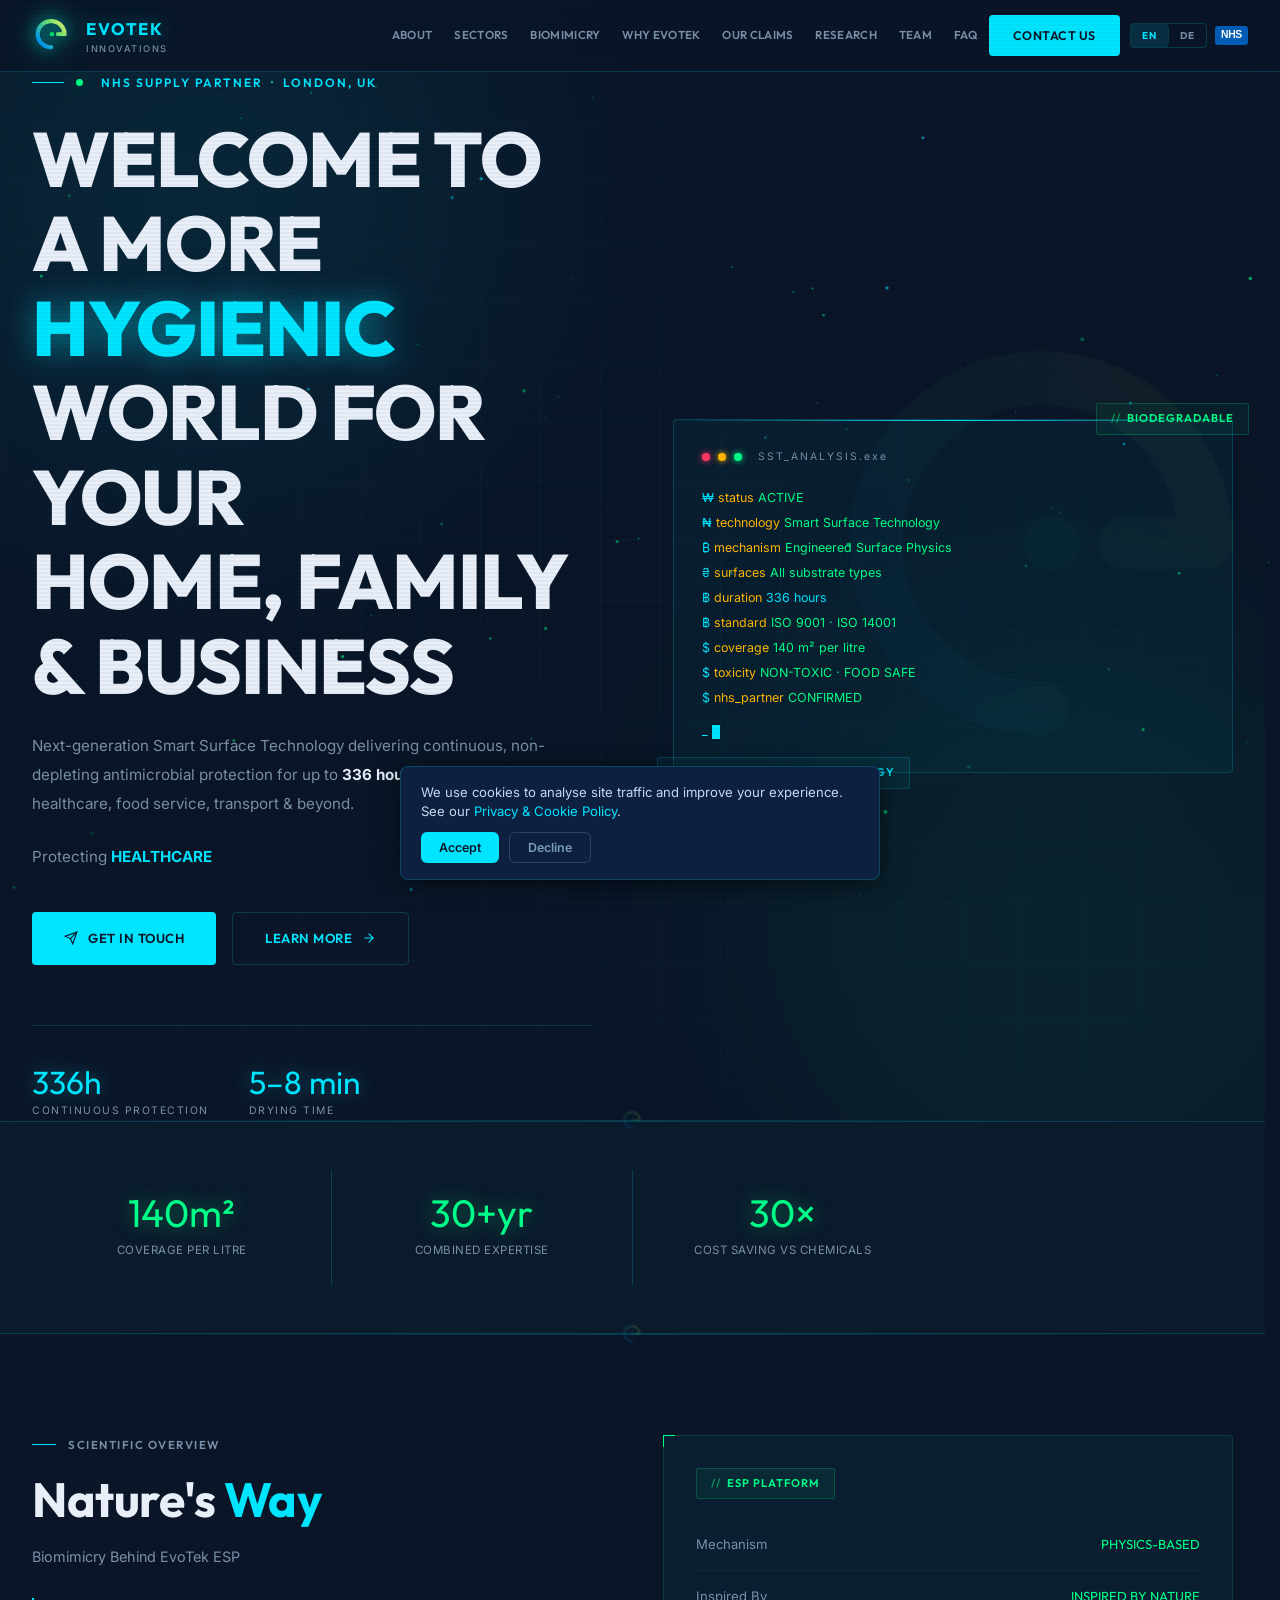
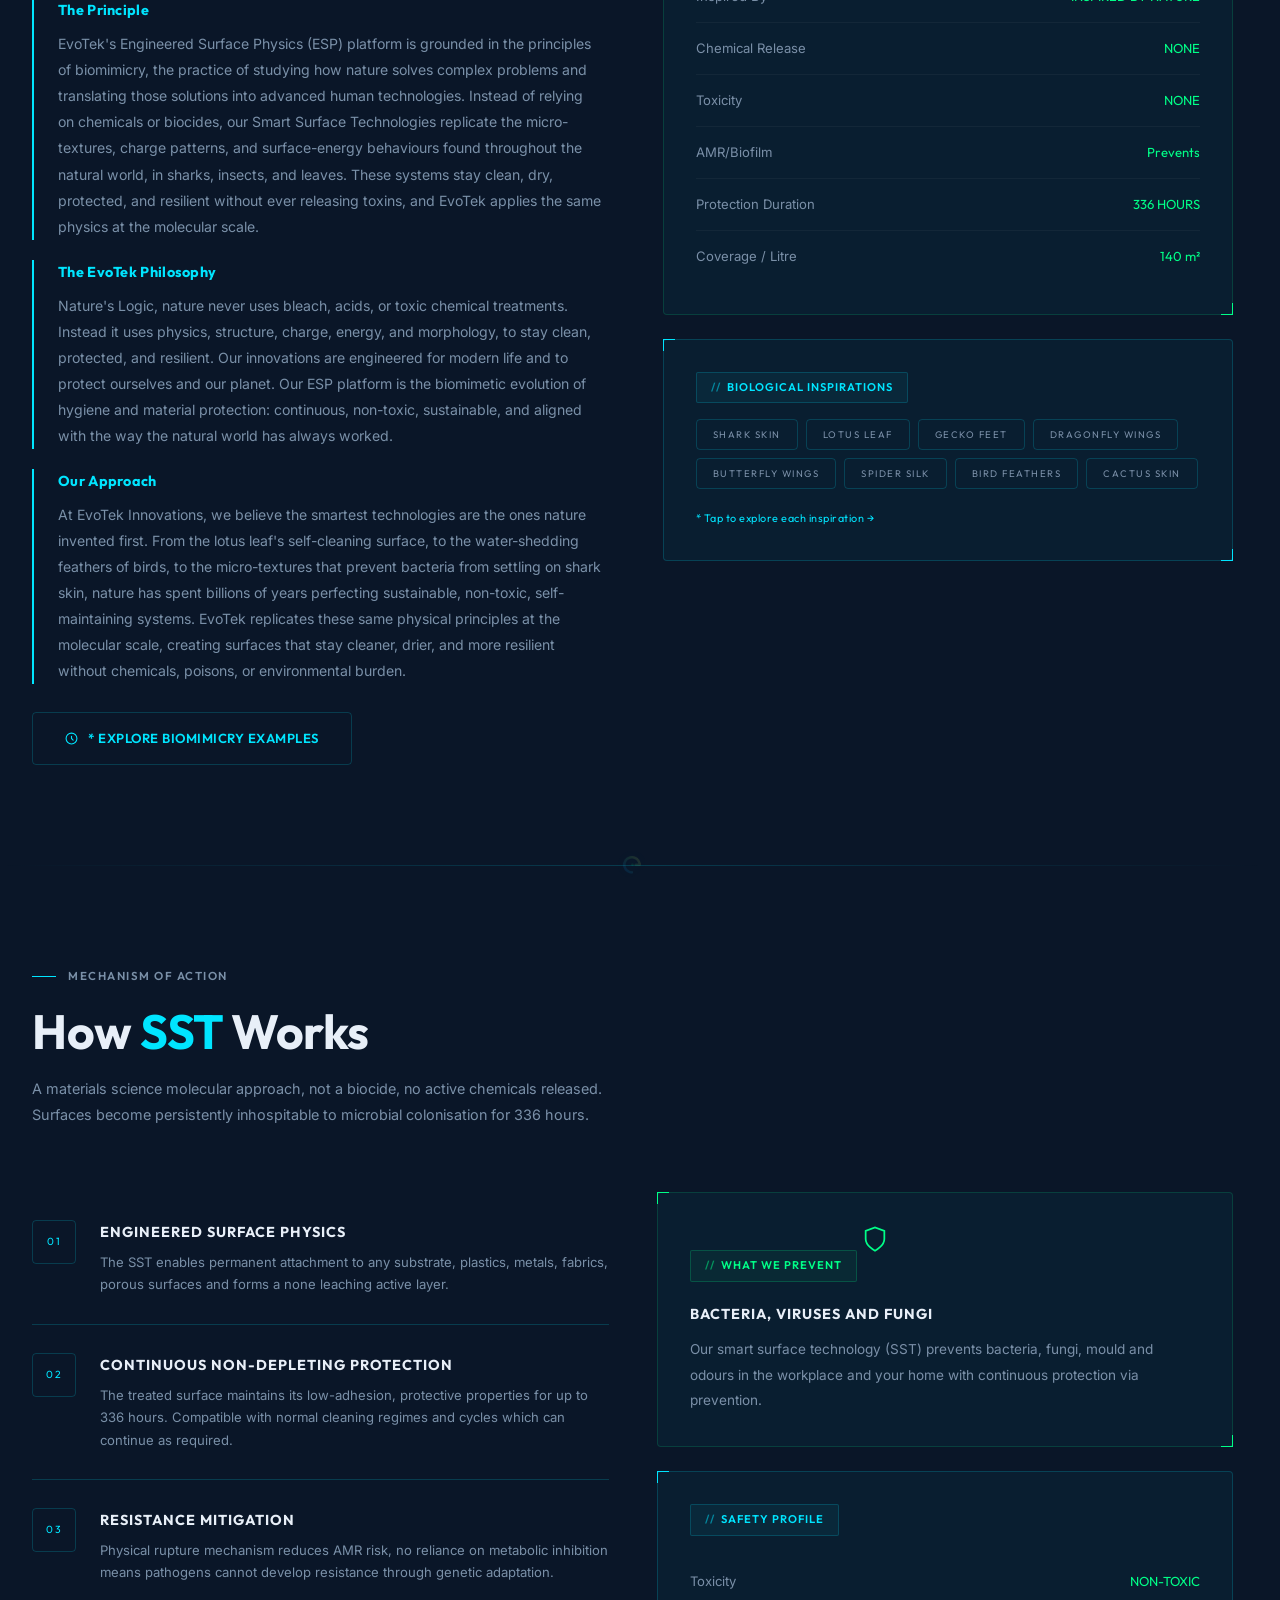
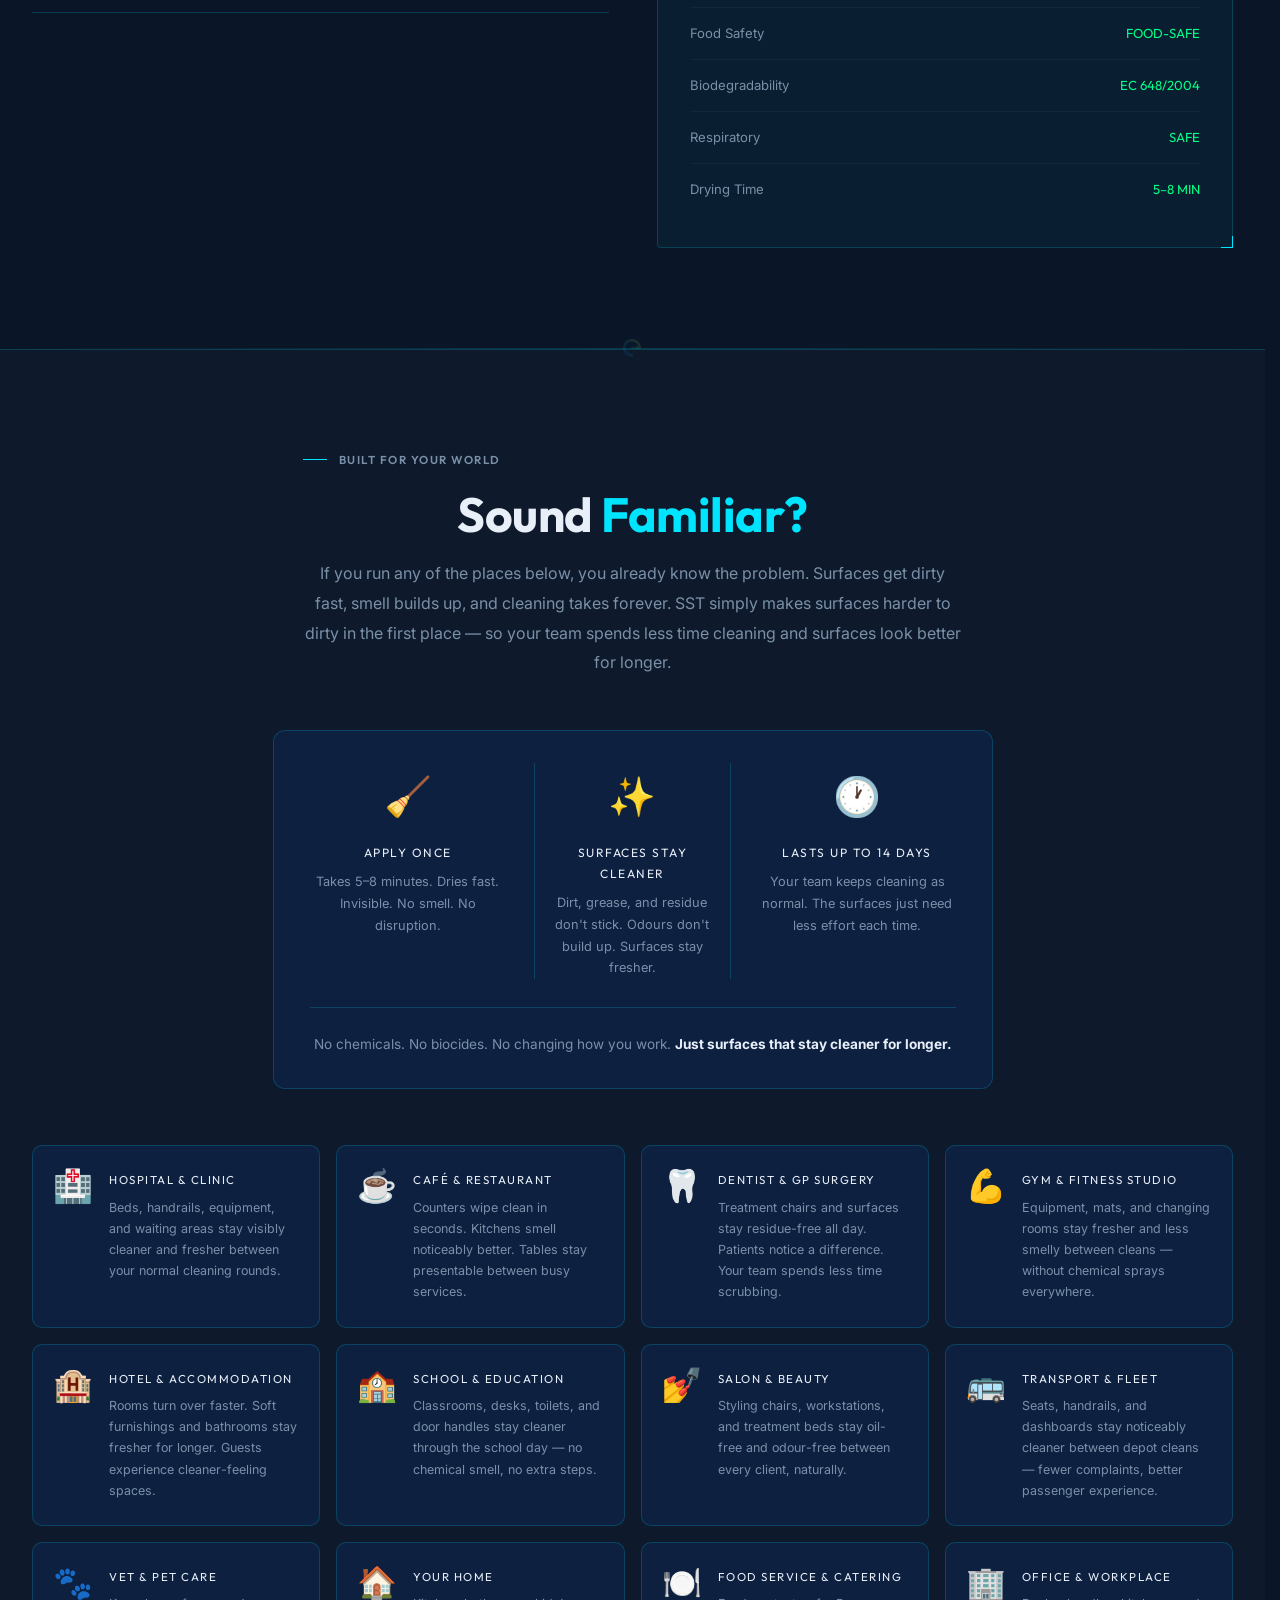
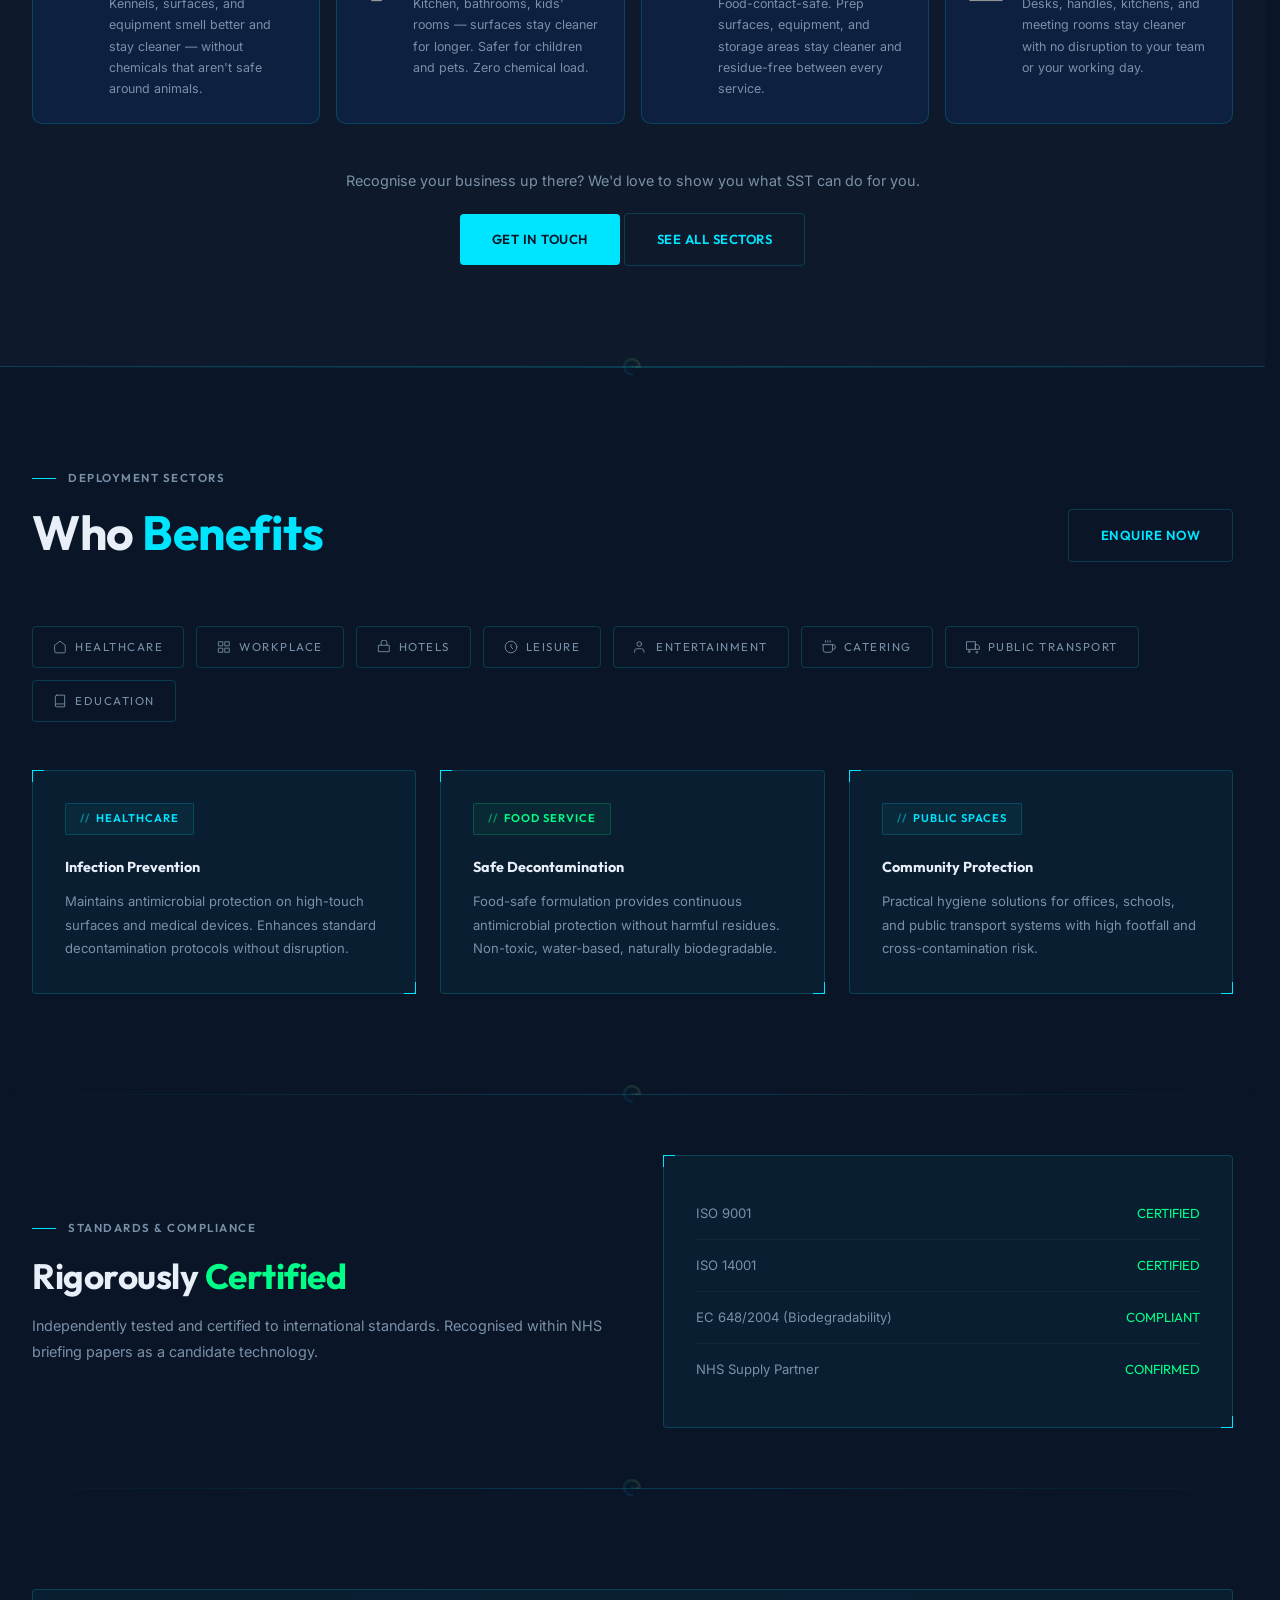
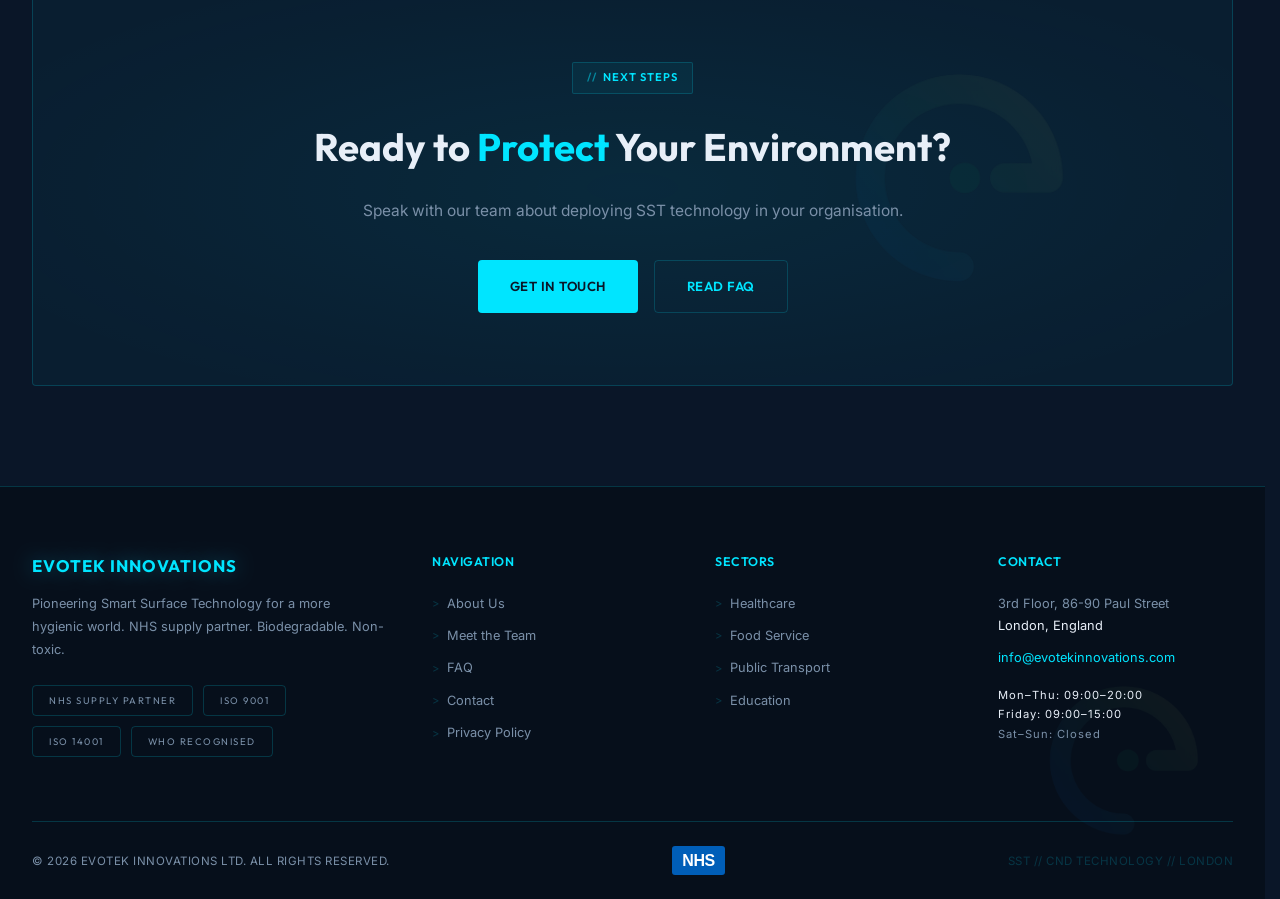
==== commit d338be7d: "seo: update all canonical and hreflang URLs from .co.uk to .com" ====
--- a/index.html
+++ b/index.html
@@ -7,29 +7,29 @@
   <meta name="description" content="EvoTek Innovations — pioneering Smart Surface Technology for advanced surface protection lasting up to 336 hours. NHS supply partner. Healthcare, food service, transport."/>
   <meta name="google-site-verification" content="FAEr7hfhrVH1GGzSs5UuPrXncQ3HyZPEOReQ1gZpgP4" />
   <link rel="stylesheet" href="css/style.css"/>
-  <link rel="canonical" href="https://www.evotekinnovations.co.uk/"/>
+  <link rel="canonical" href="https://www.evotekinnovations.com/"/>
   <meta property="og:type" content="website"/>
   <meta property="og:site_name" content="EvoTek Innovations"/>
   <meta property="og:title" content="EvoTek Innovations | Smart Surface Technology | London"/>
   <meta property="og:description" content="EvoTek Innovations pioneers Smart Surface Technology for advanced surface protection lasting up to 336 hours. NHS supply partner. Healthcare, food service, transport."/>
-  <meta property="og:url" content="https://www.evotekinnovations.co.uk/"/>
-  <meta property="og:image" content="https://www.evotekinnovations.co.uk/images/EVO2.png"/>
+  <meta property="og:url" content="https://www.evotekinnovations.com/"/>
+  <meta property="og:image" content="https://www.evotekinnovations.com/images/EVO2.png"/>
   <meta name="twitter:card" content="summary_large_image"/>
   <meta name="twitter:title" content="EvoTek Innovations | Smart Surface Technology | London"/>
   <meta name="twitter:description" content="EvoTek Innovations pioneers Smart Surface Technology for advanced surface protection lasting up to 336 hours. NHS supply partner. Healthcare, food service, transport."/>
-  <meta name="twitter:image" content="https://www.evotekinnovations.co.uk/images/EVO2.png"/>
-  <link rel="alternate" hreflang="en" href="https://www.evotekinnovations.co.uk/"/>
-  <link rel="alternate" hreflang="de" href="https://www.evotekinnovations.co.uk/?lang=de"/>
-  <link rel="alternate" hreflang="x-default" href="https://www.evotekinnovations.co.uk/"/>
+  <meta name="twitter:image" content="https://www.evotekinnovations.com/images/EVO2.png"/>
+  <link rel="alternate" hreflang="en" href="https://www.evotekinnovations.com/"/>
+  <link rel="alternate" hreflang="de" href="https://www.evotekinnovations.com/?lang=de"/>
+  <link rel="alternate" hreflang="x-default" href="https://www.evotekinnovations.com/"/>
   <script type="application/ld+json">
   {
     "@context": "https://schema.org",
     "@type": "LocalBusiness",
     "name": "EvoTek Innovations",
     "description": "EvoTek Innovations pioneers Smart Surface Technology (SST) — biodegradable, non-toxic antimicrobial surface coatings lasting up to 336 hours. NHS supply partner based in London.",
-    "url": "https://www.evotekinnovations.co.uk/",
-    "logo": "https://www.evotekinnovations.co.uk/images/EVO2.png",
-    "image": "https://www.evotekinnovations.co.uk/images/EVO2.png",
+    "url": "https://www.evotekinnovations.com/",
+    "logo": "https://www.evotekinnovations.com/images/EVO2.png",
+    "image": "https://www.evotekinnovations.com/images/EVO2.png",
     "email": "info@evotekinnovations.com",
     "address": {
       "@type": "PostalAddress",
@@ -62,7 +62,7 @@
       "name": "United Kingdom"
     },
     "sameAs": [
-      "https://www.evotekinnovations.co.uk"
+      "https://www.evotekinnovations.com"
     ],
     "hasCredential": [
       "NHS Supply Partner",
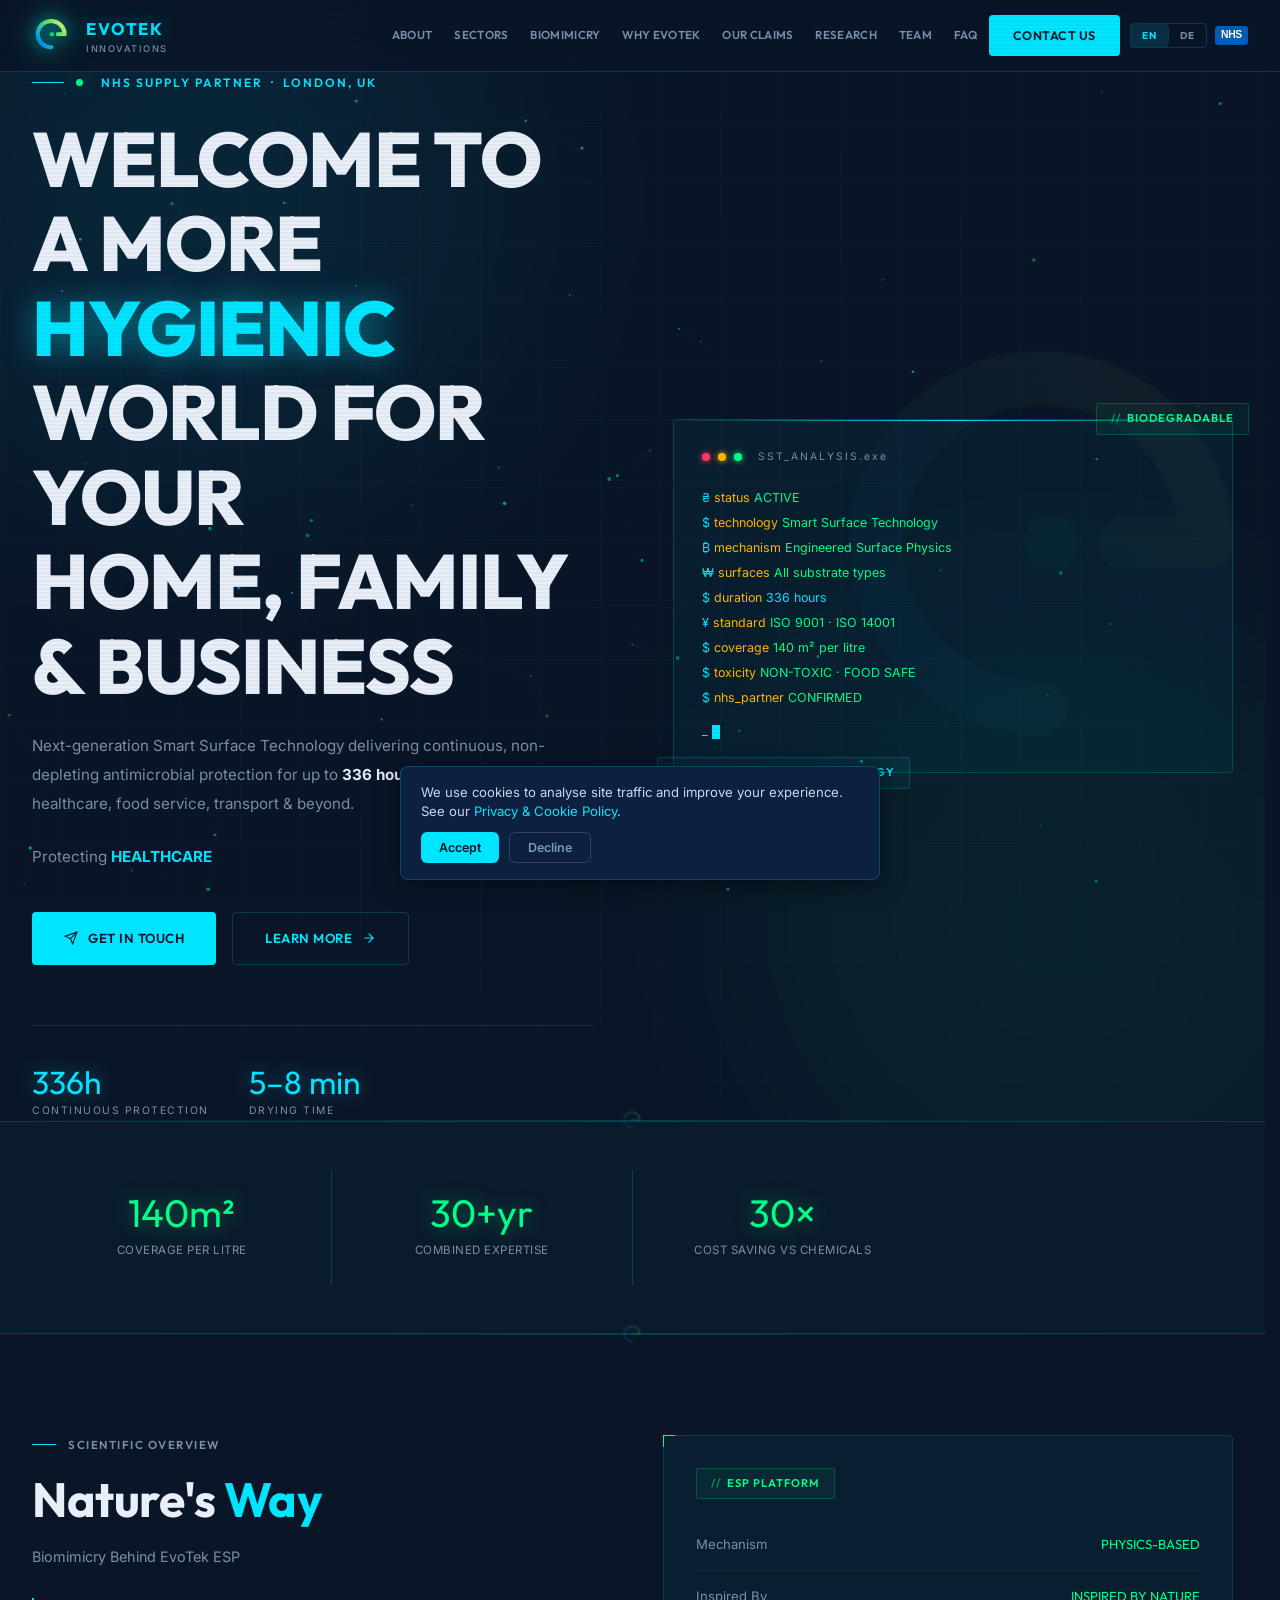
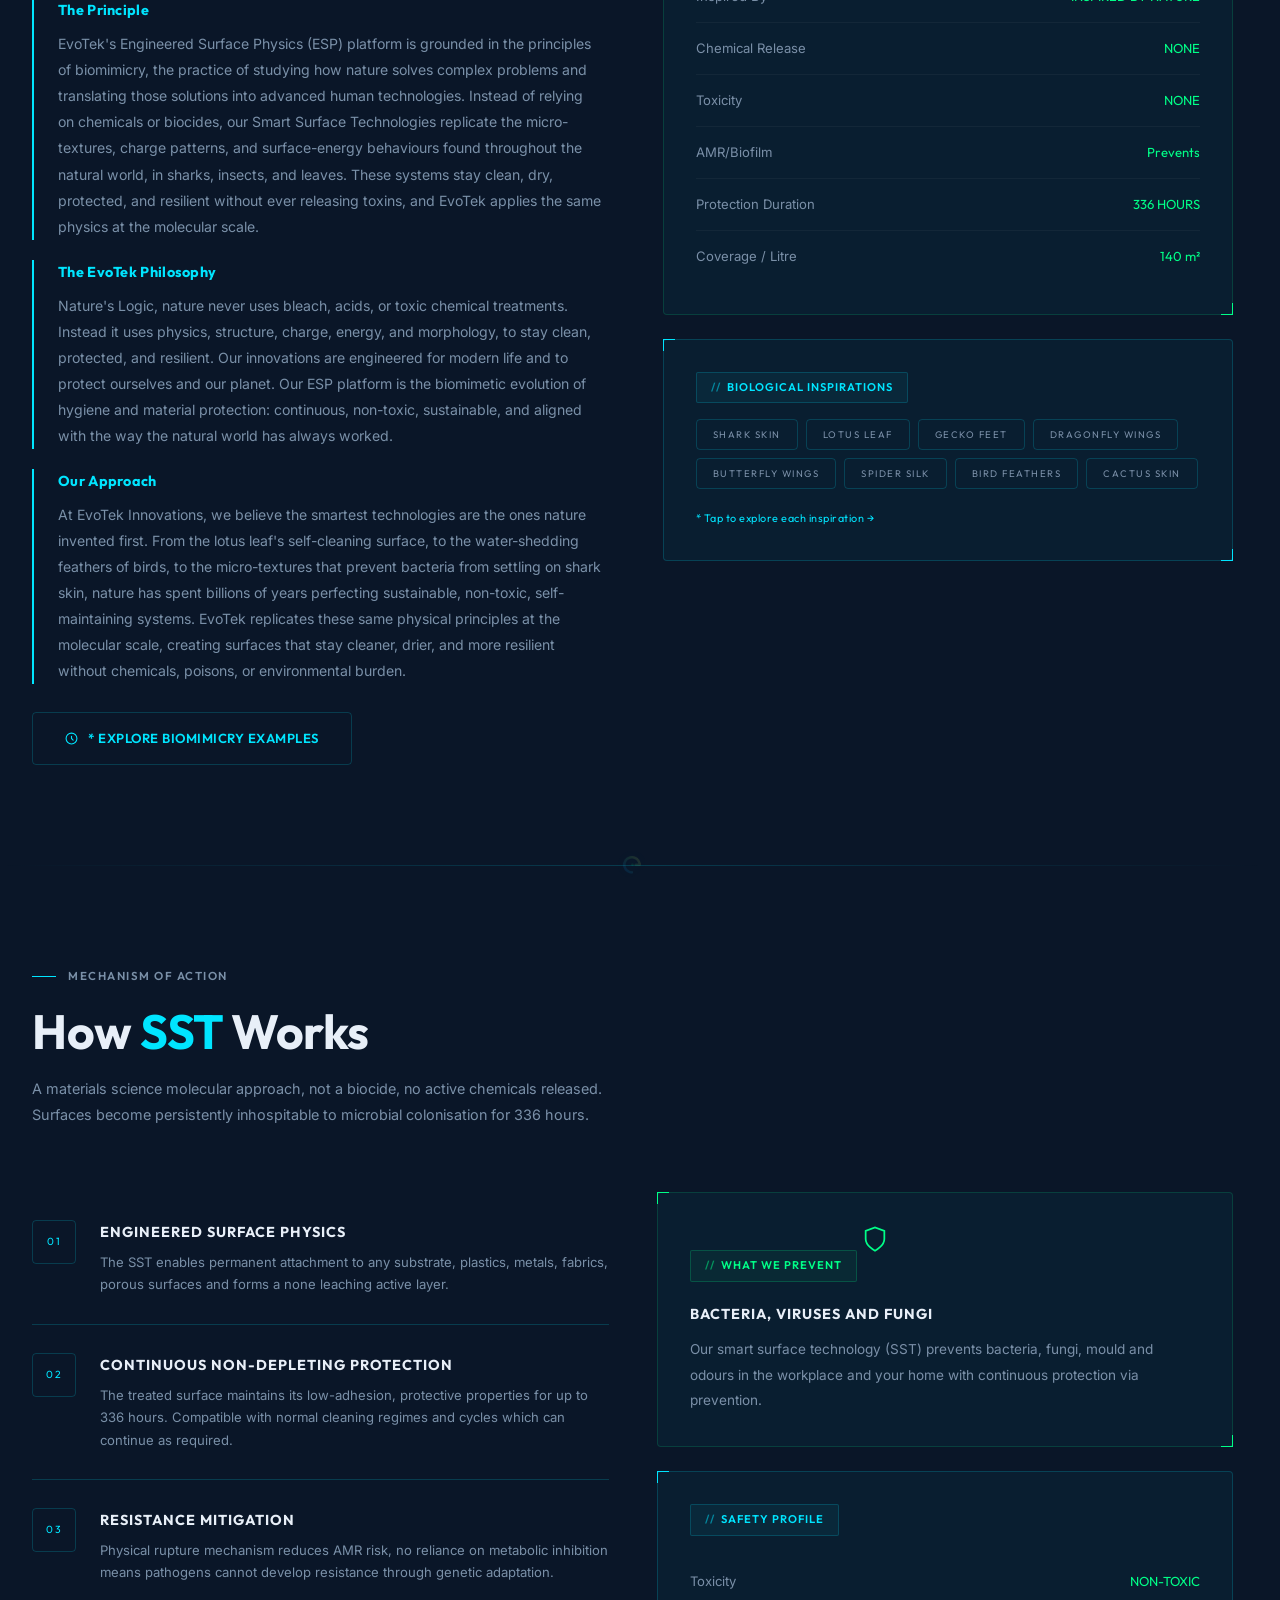
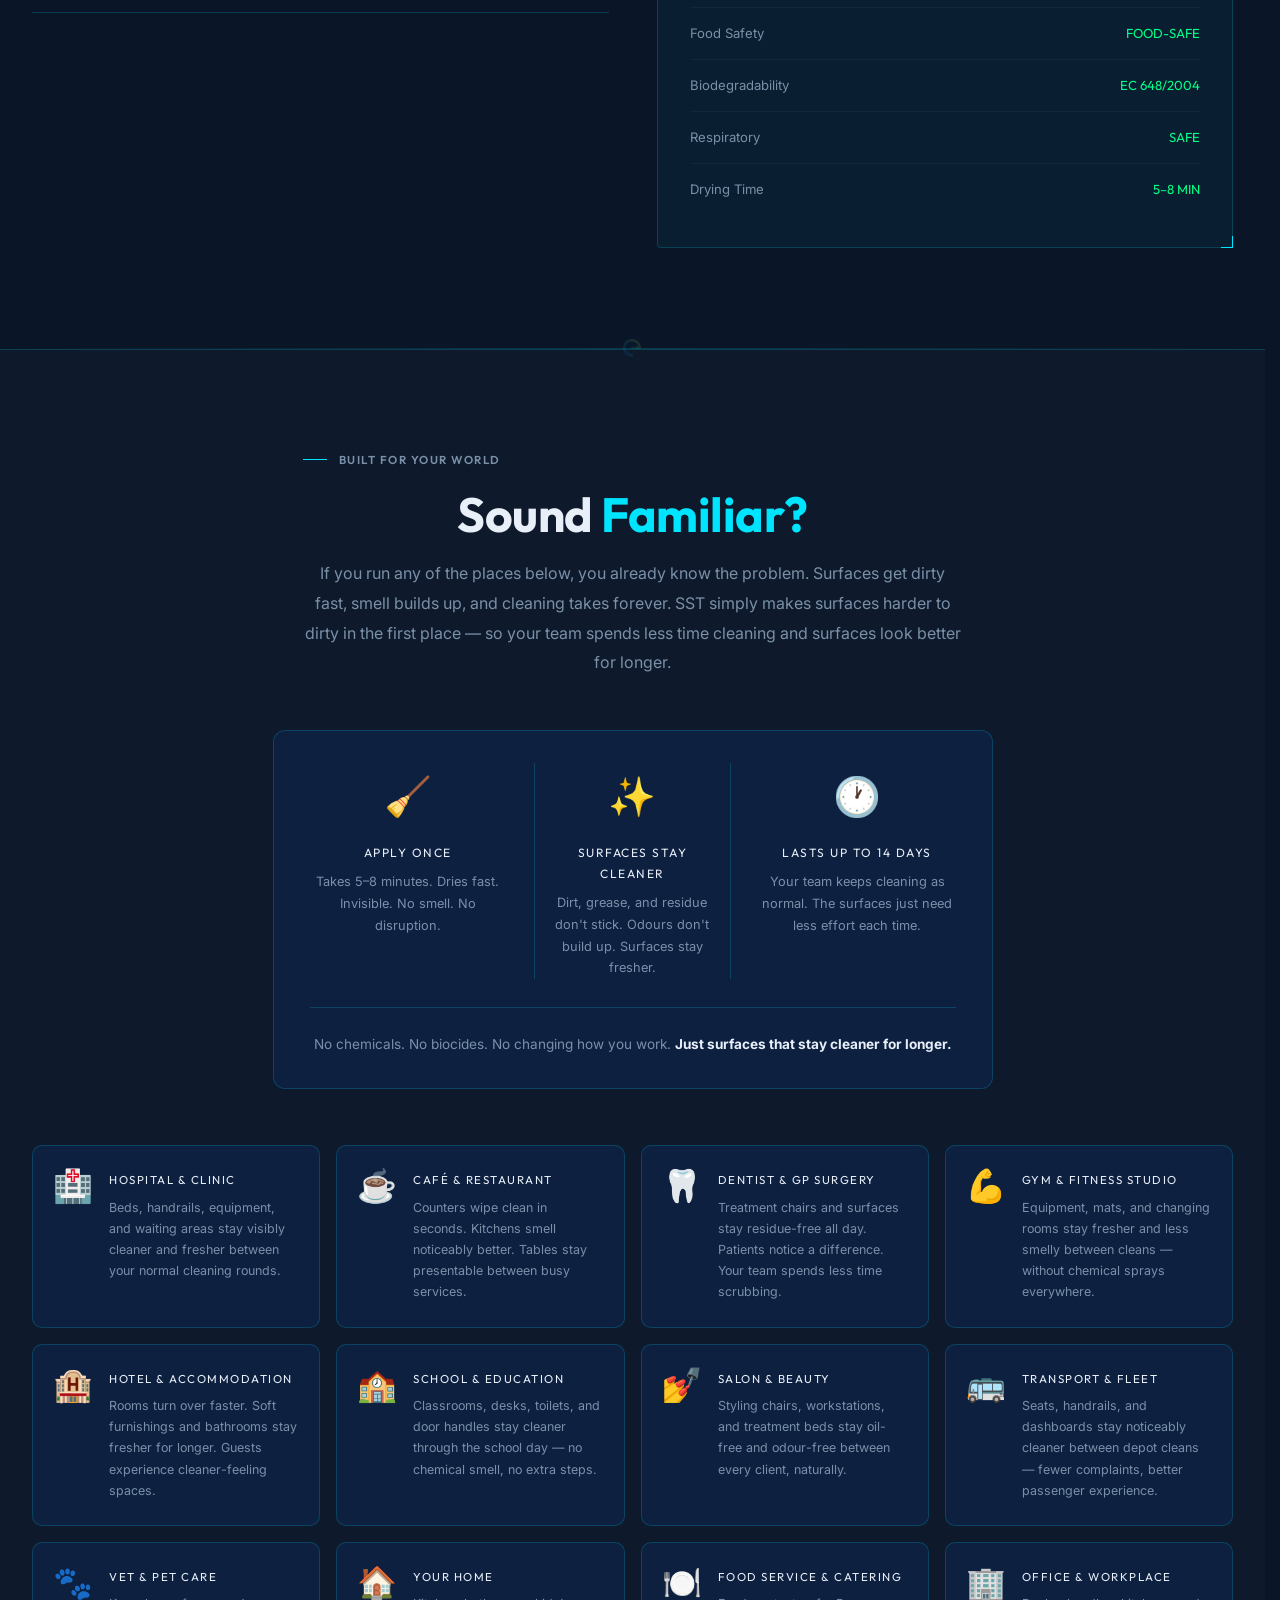
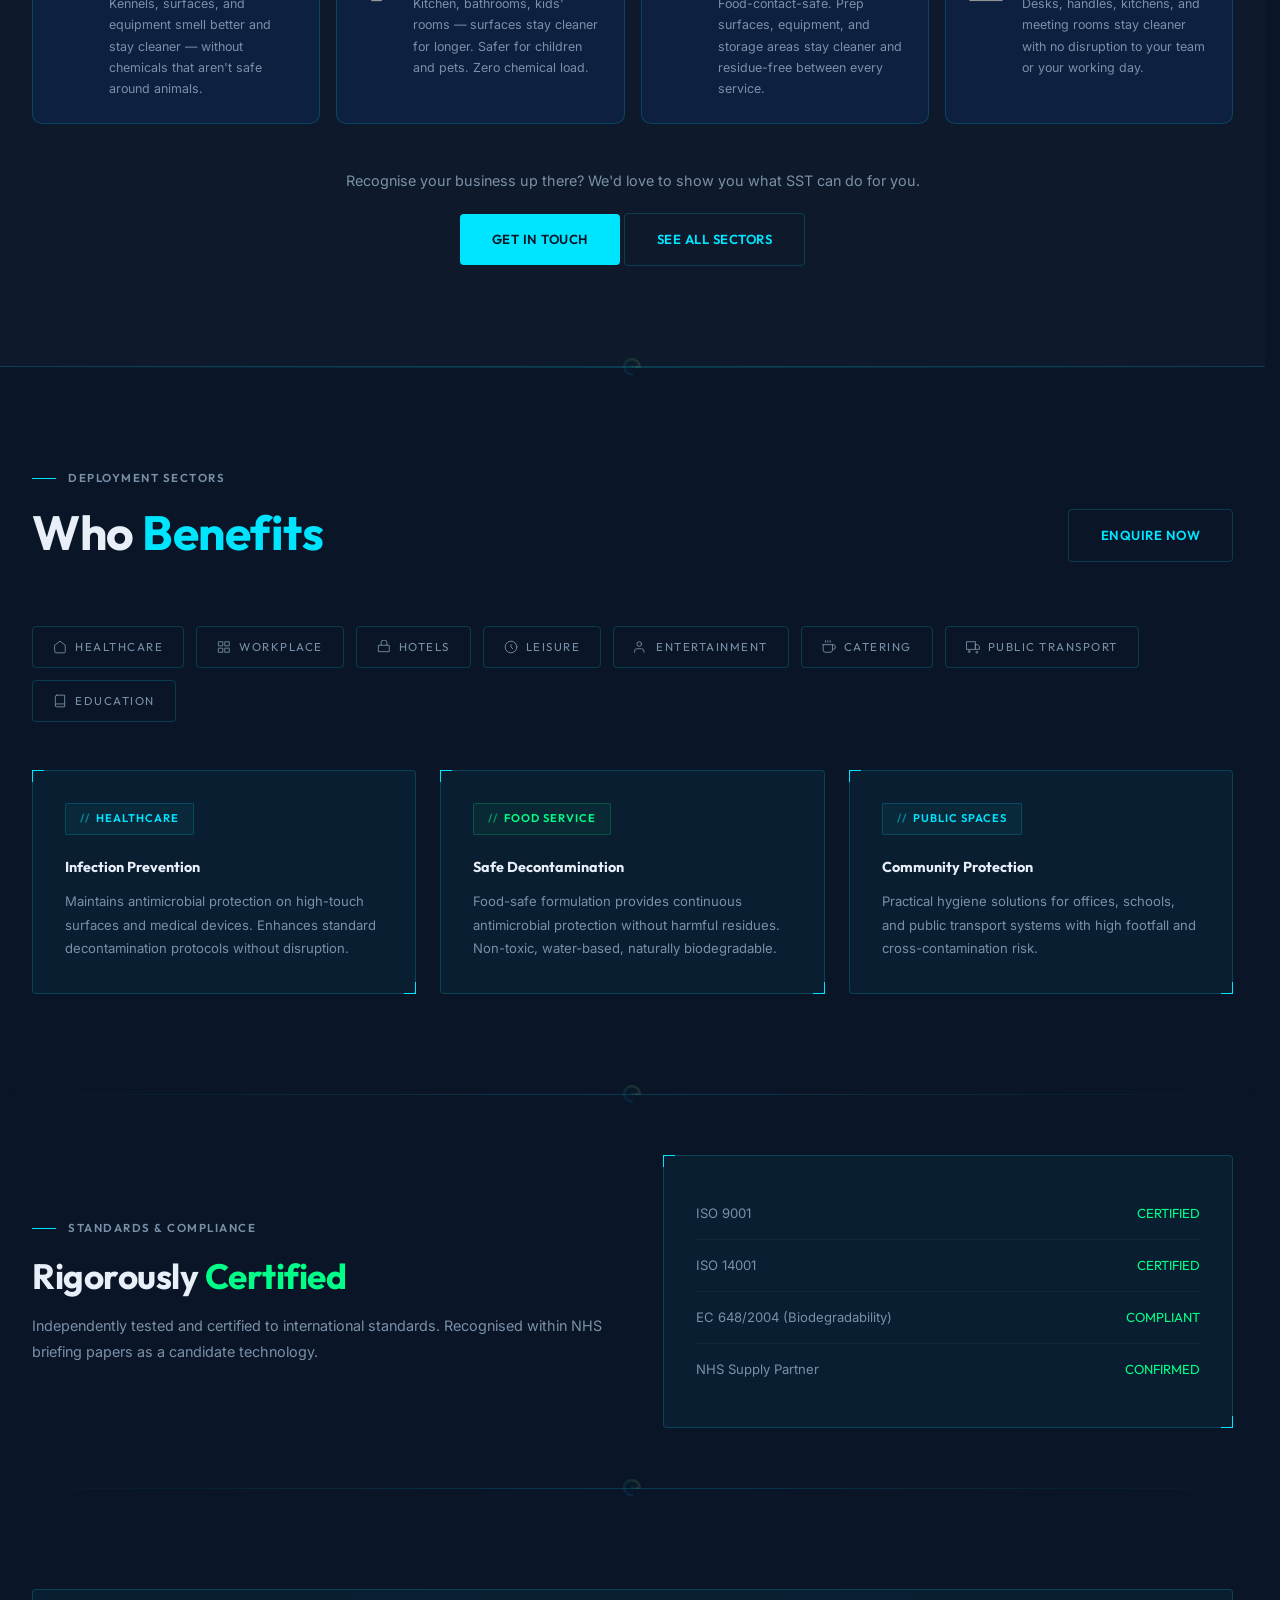
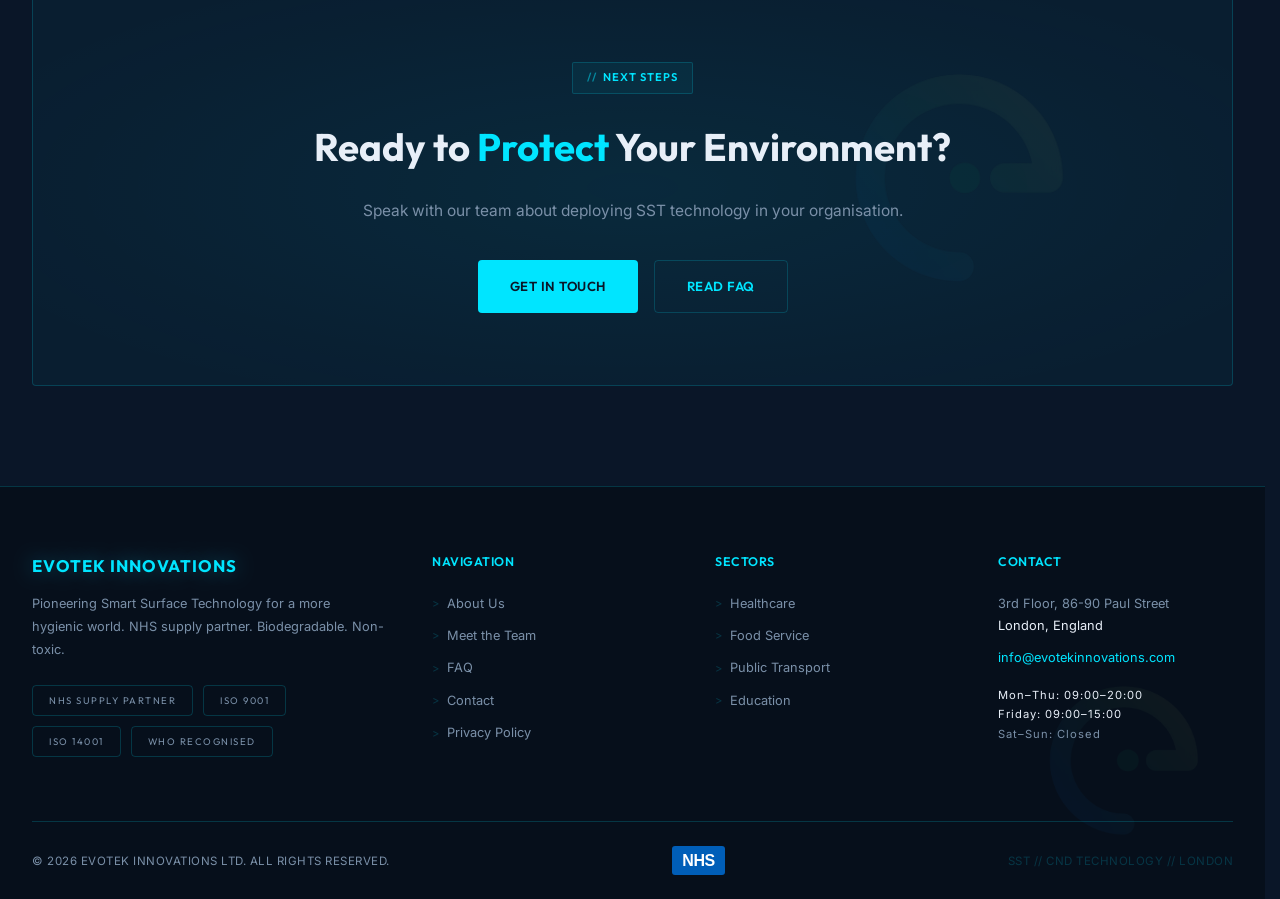
==== commit c762cecf: "SEO: WebSite/Organization schema on homepage, BreadcrumbList/WebPage schema on all inner pages" ====
--- a/index.html
+++ b/index.html
@@ -7,29 +7,29 @@
   <meta name="description" content="EvoTek Innovations — pioneering Smart Surface Technology for advanced surface protection lasting up to 336 hours. NHS supply partner. Healthcare, food service, transport."/>
   <meta name="google-site-verification" content="FAEr7hfhrVH1GGzSs5UuPrXncQ3HyZPEOReQ1gZpgP4" />
   <link rel="stylesheet" href="css/style.css"/>
-  <link rel="canonical" href="https://www.evotekinnovations.com/"/>
+  <link rel="canonical" href="https://www.evotekinnovations.co.uk/"/>
   <meta property="og:type" content="website"/>
   <meta property="og:site_name" content="EvoTek Innovations"/>
   <meta property="og:title" content="EvoTek Innovations | Smart Surface Technology | London"/>
   <meta property="og:description" content="EvoTek Innovations pioneers Smart Surface Technology for advanced surface protection lasting up to 336 hours. NHS supply partner. Healthcare, food service, transport."/>
-  <meta property="og:url" content="https://www.evotekinnovations.com/"/>
-  <meta property="og:image" content="https://www.evotekinnovations.com/images/EVO2.png"/>
+  <meta property="og:url" content="https://www.evotekinnovations.co.uk/"/>
+  <meta property="og:image" content="https://www.evotekinnovations.co.uk/images/EVO2.png"/>
   <meta name="twitter:card" content="summary_large_image"/>
   <meta name="twitter:title" content="EvoTek Innovations | Smart Surface Technology | London"/>
   <meta name="twitter:description" content="EvoTek Innovations pioneers Smart Surface Technology for advanced surface protection lasting up to 336 hours. NHS supply partner. Healthcare, food service, transport."/>
-  <meta name="twitter:image" content="https://www.evotekinnovations.com/images/EVO2.png"/>
-  <link rel="alternate" hreflang="en" href="https://www.evotekinnovations.com/"/>
-  <link rel="alternate" hreflang="de" href="https://www.evotekinnovations.com/?lang=de"/>
-  <link rel="alternate" hreflang="x-default" href="https://www.evotekinnovations.com/"/>
+  <meta name="twitter:image" content="https://www.evotekinnovations.co.uk/images/EVO2.png"/>
+  <link rel="alternate" hreflang="en" href="https://www.evotekinnovations.co.uk/"/>
+  <link rel="alternate" hreflang="de" href="https://www.evotekinnovations.co.uk/?lang=de"/>
+  <link rel="alternate" hreflang="x-default" href="https://www.evotekinnovations.co.uk/"/>
   <script type="application/ld+json">
   {
     "@context": "https://schema.org",
     "@type": "LocalBusiness",
     "name": "EvoTek Innovations",
     "description": "EvoTek Innovations pioneers Smart Surface Technology (SST) — biodegradable, non-toxic antimicrobial surface coatings lasting up to 336 hours. NHS supply partner based in London.",
-    "url": "https://www.evotekinnovations.com/",
-    "logo": "https://www.evotekinnovations.com/images/EVO2.png",
-    "image": "https://www.evotekinnovations.com/images/EVO2.png",
+    "url": "https://www.evotekinnovations.co.uk/",
+    "logo": "https://www.evotekinnovations.co.uk/images/EVO2.png",
+    "image": "https://www.evotekinnovations.co.uk/images/EVO2.png",
     "email": "info@evotekinnovations.com",
     "address": {
       "@type": "PostalAddress",
@@ -62,7 +62,7 @@
       "name": "United Kingdom"
     },
     "sameAs": [
-      "https://www.evotekinnovations.com"
+      "https://www.evotekinnovations.co.uk"
     ],
     "hasCredential": [
       "NHS Supply Partner",
@@ -70,6 +70,44 @@
       "ISO 14001",
       "WHO Recognised",
       "EN 14476"
+    ]
+  }
+  </script>
+  <script type="application/ld+json">
+  {
+    "@context": "https://schema.org",
+    "@graph": [
+      {
+        "@type": "Organization",
+        "@id": "https://www.evotekinnovations.co.uk/#organization",
+        "name": "EvoTek Innovations",
+        "url": "https://www.evotekinnovations.co.uk/",
+        "logo": {
+          "@type": "ImageObject",
+          "url": "https://www.evotekinnovations.co.uk/images/EVO2.png"
+        },
+        "description": "Pioneers of Smart Surface Technology — biodegradable, non-toxic antimicrobial surface coatings. NHS supply partner, London.",
+        "address": {
+          "@type": "PostalAddress",
+          "streetAddress": "3rd Floor, 86-90 Paul Street",
+          "addressLocality": "London",
+          "postalCode": "EC2A 4PB",
+          "addressCountry": "GB"
+        },
+        "contactPoint": {
+          "@type": "ContactPoint",
+          "email": "info@evotekinnovations.com",
+          "contactType": "customer service"
+        }
+      },
+      {
+        "@type": "WebSite",
+        "@id": "https://www.evotekinnovations.co.uk/#website",
+        "url": "https://www.evotekinnovations.co.uk/",
+        "name": "EvoTek Innovations",
+        "publisher": { "@id": "https://www.evotekinnovations.co.uk/#organization" },
+        "inLanguage": ["en-GB", "de"]
+      }
     ]
   }
   </script>
@@ -661,7 +699,7 @@
       </div>
     </div>
     <div class="footer-bottom">
-      <span data-i18n="foot.copy">© 2026 EVOTEK INNOVATIONS LTD. ALL RIGHTS RESERVED.</span>
+      <span data-i18n="foot.copy">© 2024 EVOTEK INNOVATIONS LTD. ALL RIGHTS RESERVED.</span>
       <a href="https://www.england.nhs.uk/" target="_blank" rel="noopener" class="nhs-logo" title="NHS Supply Partner">NHS</a>
       <span style="color:var(--border)">SST // CND TECHNOLOGY // LONDON</span>
     </div>
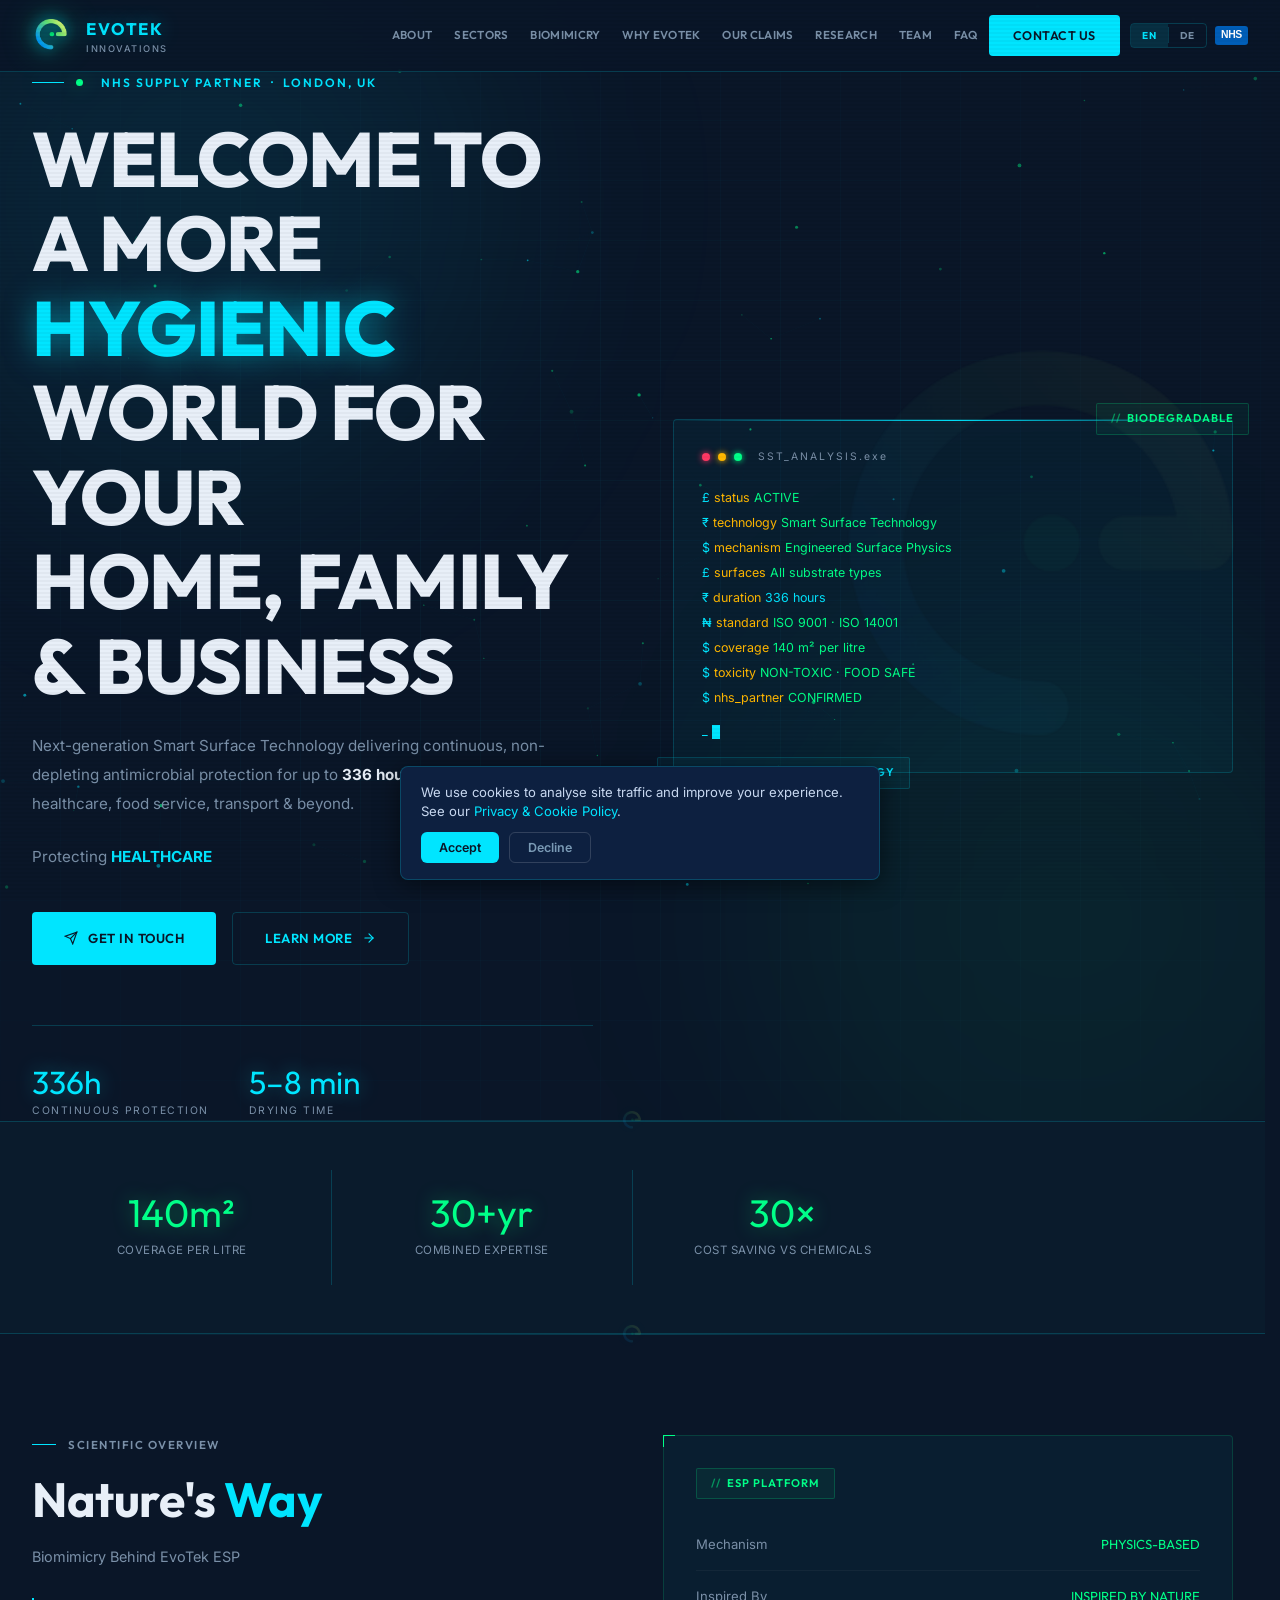
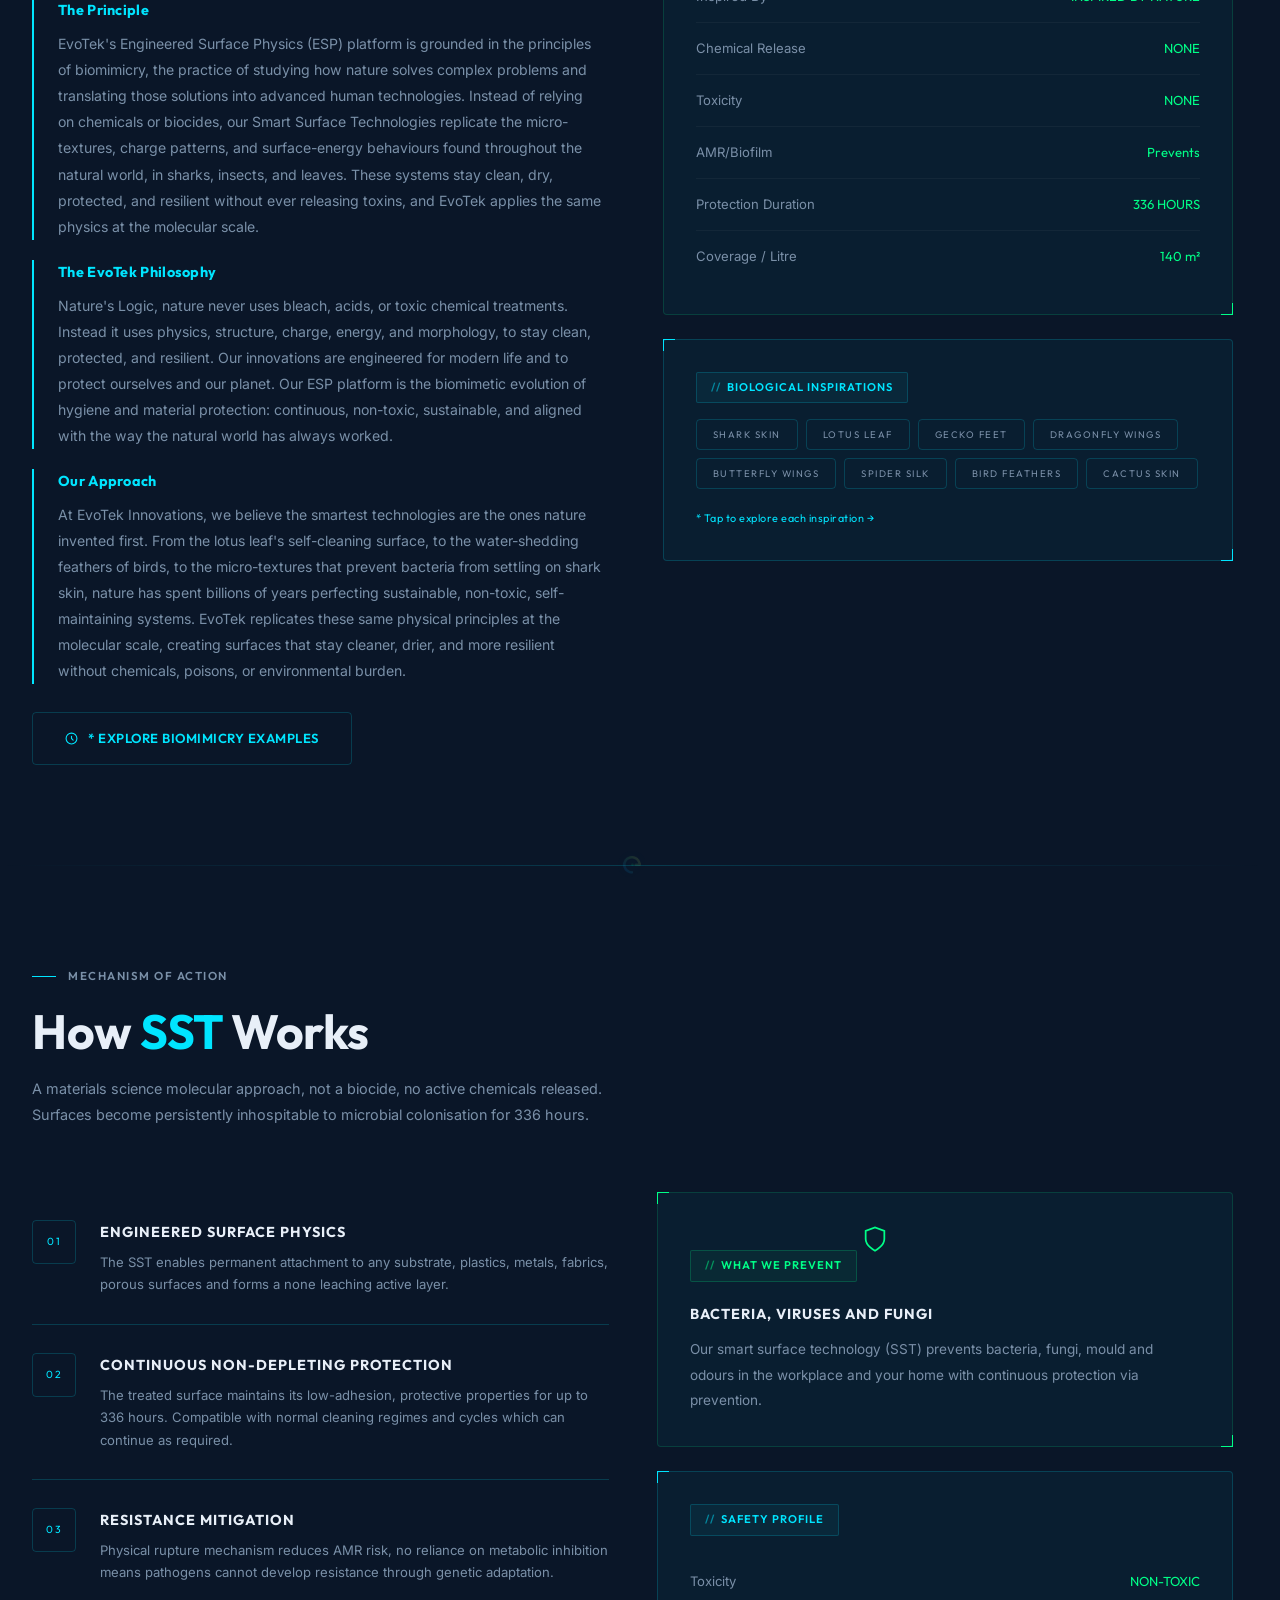
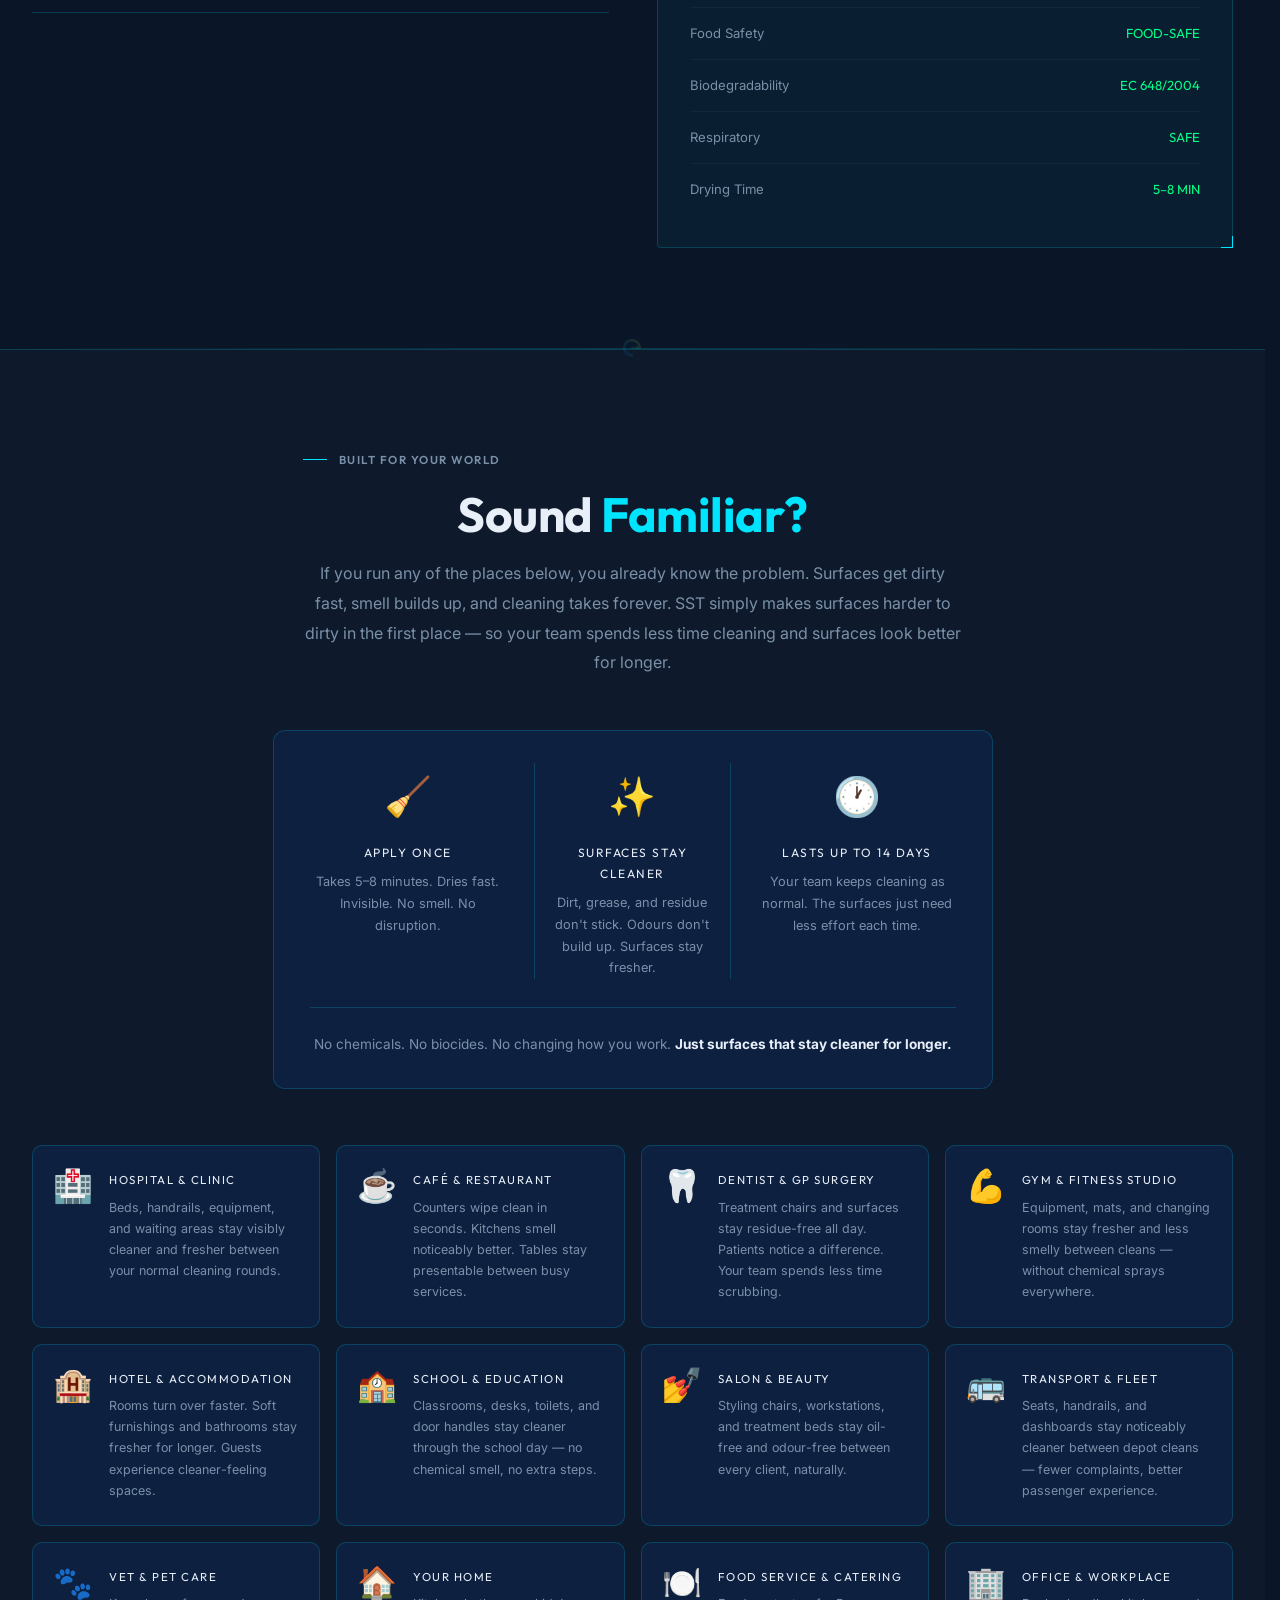
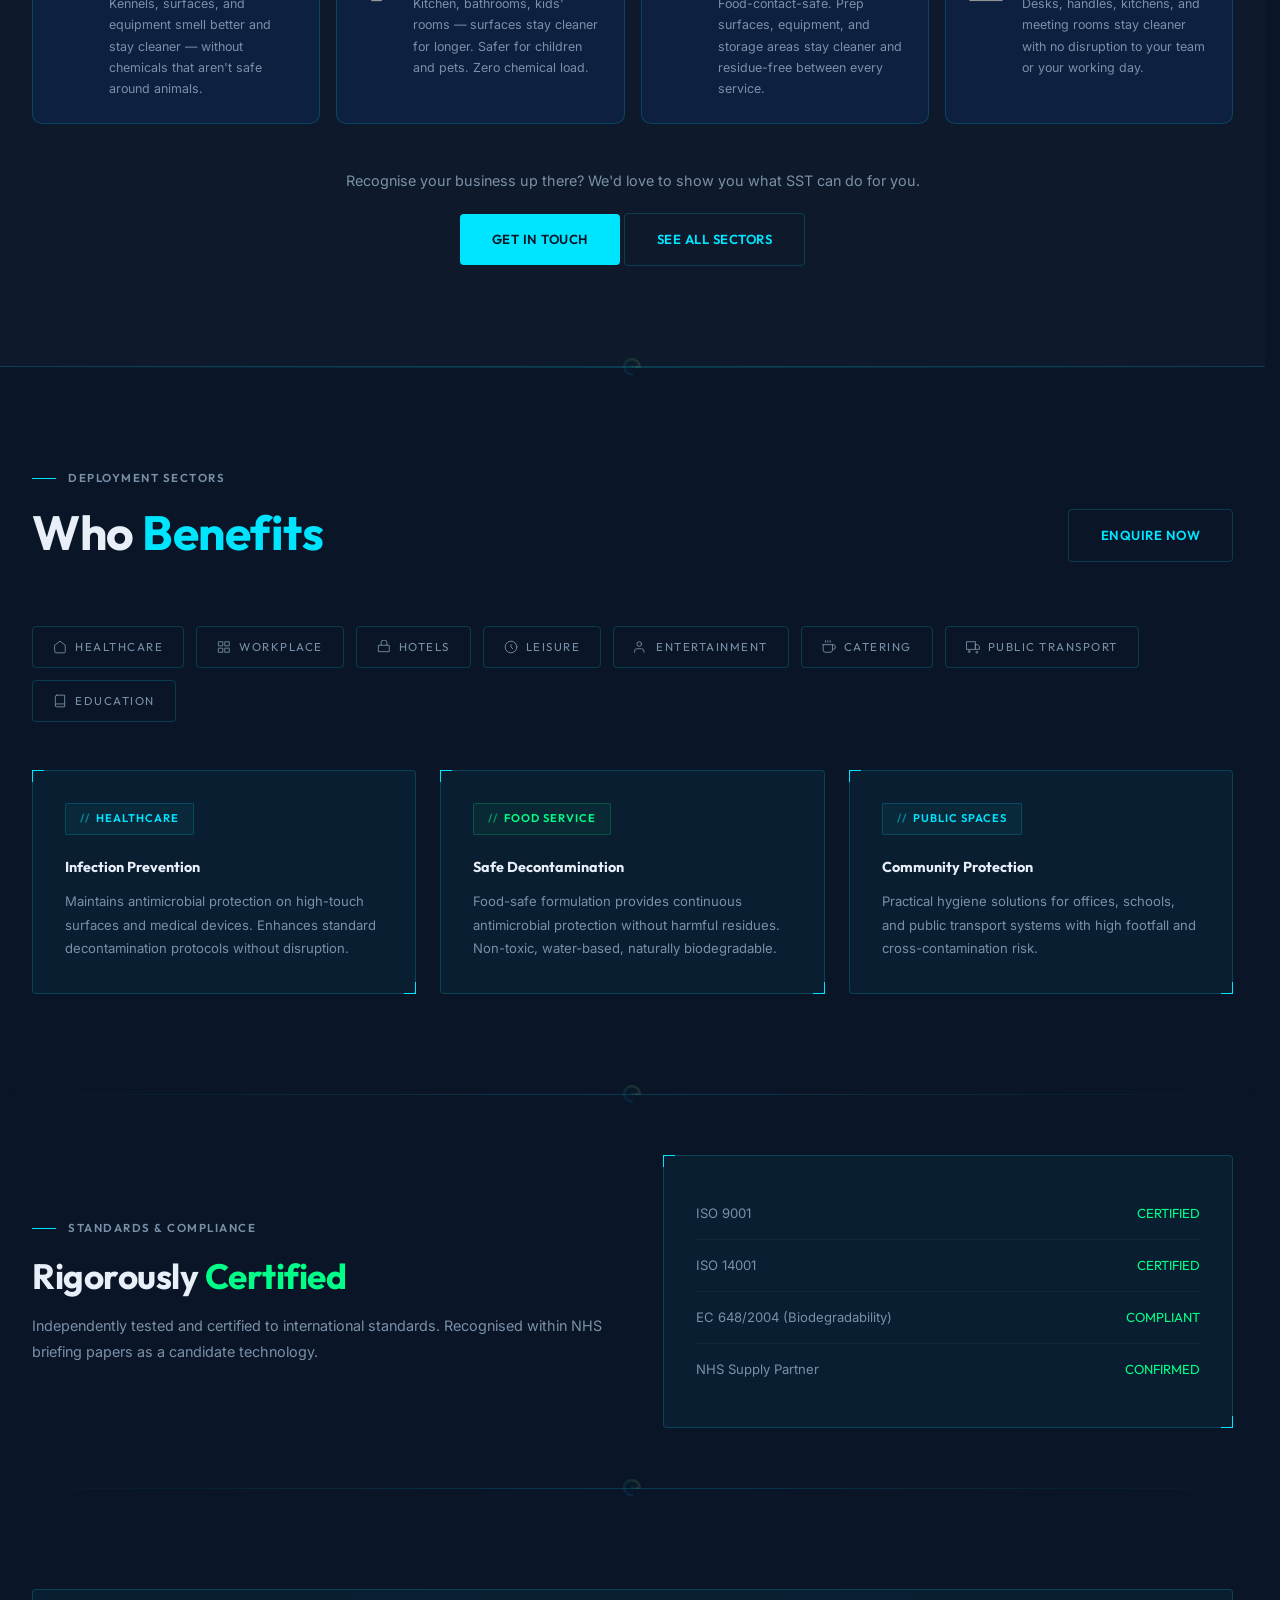
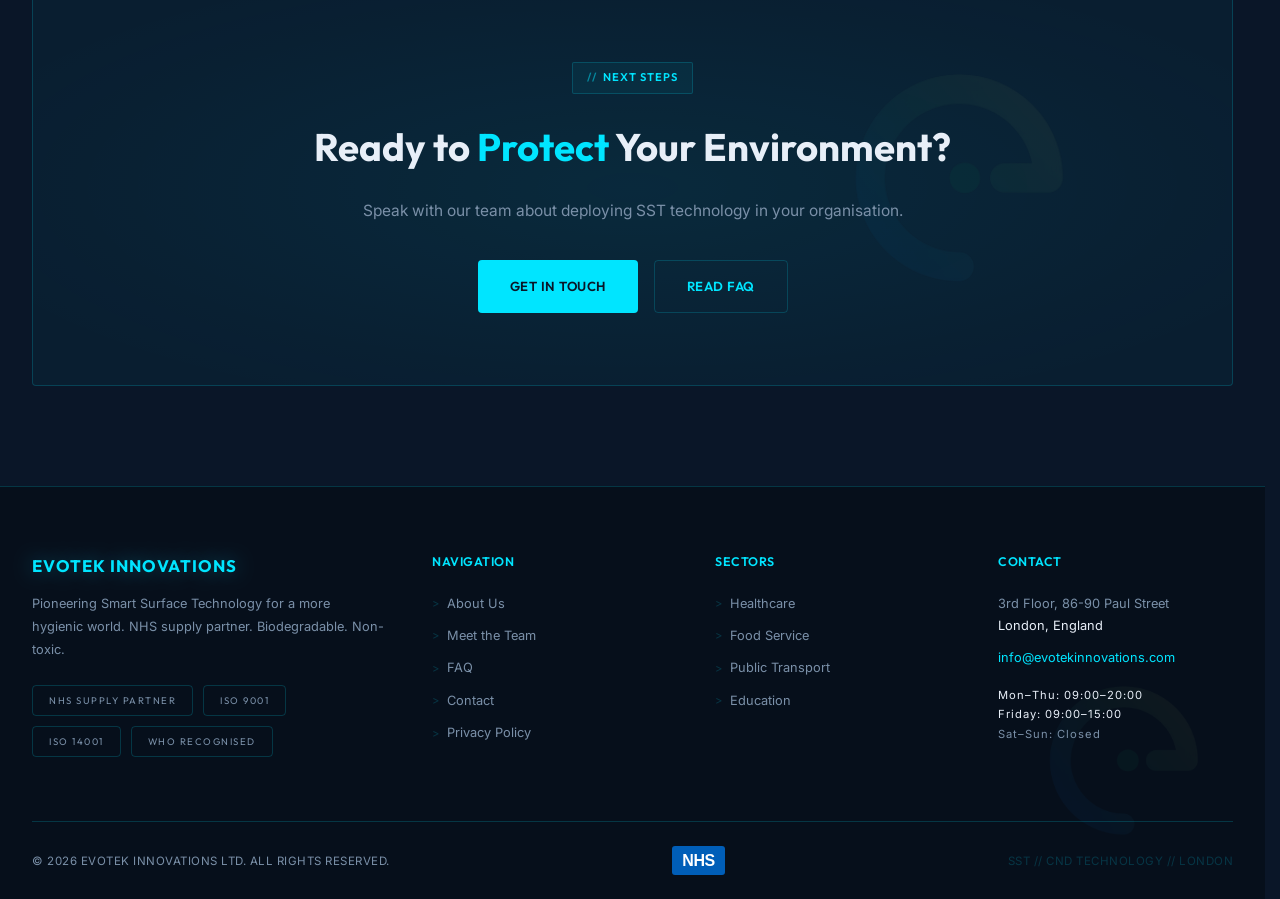
==== commit 18e159b0: "Merge: accept remote domain .com updates, will re-add breadcrumb schema" ====
--- a/index.html
+++ b/index.html
@@ -7,29 +7,29 @@
   <meta name="description" content="EvoTek Innovations — pioneering Smart Surface Technology for advanced surface protection lasting up to 336 hours. NHS supply partner. Healthcare, food service, transport."/>
   <meta name="google-site-verification" content="FAEr7hfhrVH1GGzSs5UuPrXncQ3HyZPEOReQ1gZpgP4" />
   <link rel="stylesheet" href="css/style.css"/>
-  <link rel="canonical" href="https://www.evotekinnovations.co.uk/"/>
+  <link rel="canonical" href="https://www.evotekinnovations.com/"/>
   <meta property="og:type" content="website"/>
   <meta property="og:site_name" content="EvoTek Innovations"/>
   <meta property="og:title" content="EvoTek Innovations | Smart Surface Technology | London"/>
   <meta property="og:description" content="EvoTek Innovations pioneers Smart Surface Technology for advanced surface protection lasting up to 336 hours. NHS supply partner. Healthcare, food service, transport."/>
-  <meta property="og:url" content="https://www.evotekinnovations.co.uk/"/>
-  <meta property="og:image" content="https://www.evotekinnovations.co.uk/images/EVO2.png"/>
+  <meta property="og:url" content="https://www.evotekinnovations.com/"/>
+  <meta property="og:image" content="https://www.evotekinnovations.com/images/EVO2.png"/>
   <meta name="twitter:card" content="summary_large_image"/>
   <meta name="twitter:title" content="EvoTek Innovations | Smart Surface Technology | London"/>
   <meta name="twitter:description" content="EvoTek Innovations pioneers Smart Surface Technology for advanced surface protection lasting up to 336 hours. NHS supply partner. Healthcare, food service, transport."/>
-  <meta name="twitter:image" content="https://www.evotekinnovations.co.uk/images/EVO2.png"/>
-  <link rel="alternate" hreflang="en" href="https://www.evotekinnovations.co.uk/"/>
-  <link rel="alternate" hreflang="de" href="https://www.evotekinnovations.co.uk/?lang=de"/>
-  <link rel="alternate" hreflang="x-default" href="https://www.evotekinnovations.co.uk/"/>
+  <meta name="twitter:image" content="https://www.evotekinnovations.com/images/EVO2.png"/>
+  <link rel="alternate" hreflang="en" href="https://www.evotekinnovations.com/"/>
+  <link rel="alternate" hreflang="de" href="https://www.evotekinnovations.com/?lang=de"/>
+  <link rel="alternate" hreflang="x-default" href="https://www.evotekinnovations.com/"/>
   <script type="application/ld+json">
   {
     "@context": "https://schema.org",
     "@type": "LocalBusiness",
     "name": "EvoTek Innovations",
     "description": "EvoTek Innovations pioneers Smart Surface Technology (SST) — biodegradable, non-toxic antimicrobial surface coatings lasting up to 336 hours. NHS supply partner based in London.",
-    "url": "https://www.evotekinnovations.co.uk/",
-    "logo": "https://www.evotekinnovations.co.uk/images/EVO2.png",
-    "image": "https://www.evotekinnovations.co.uk/images/EVO2.png",
+    "url": "https://www.evotekinnovations.com/",
+    "logo": "https://www.evotekinnovations.com/images/EVO2.png",
+    "image": "https://www.evotekinnovations.com/images/EVO2.png",
     "email": "info@evotekinnovations.com",
     "address": {
       "@type": "PostalAddress",
@@ -62,7 +62,7 @@
       "name": "United Kingdom"
     },
     "sameAs": [
-      "https://www.evotekinnovations.co.uk"
+      "https://www.evotekinnovations.com"
     ],
     "hasCredential": [
       "NHS Supply Partner",
@@ -699,7 +699,7 @@
       </div>
     </div>
     <div class="footer-bottom">
-      <span data-i18n="foot.copy">© 2024 EVOTEK INNOVATIONS LTD. ALL RIGHTS RESERVED.</span>
+      <span data-i18n="foot.copy">© 2026 EVOTEK INNOVATIONS LTD. ALL RIGHTS RESERVED.</span>
       <a href="https://www.england.nhs.uk/" target="_blank" rel="noopener" class="nhs-logo" title="NHS Supply Partner">NHS</a>
       <span style="color:var(--border)">SST // CND TECHNOLOGY // LONDON</span>
     </div>
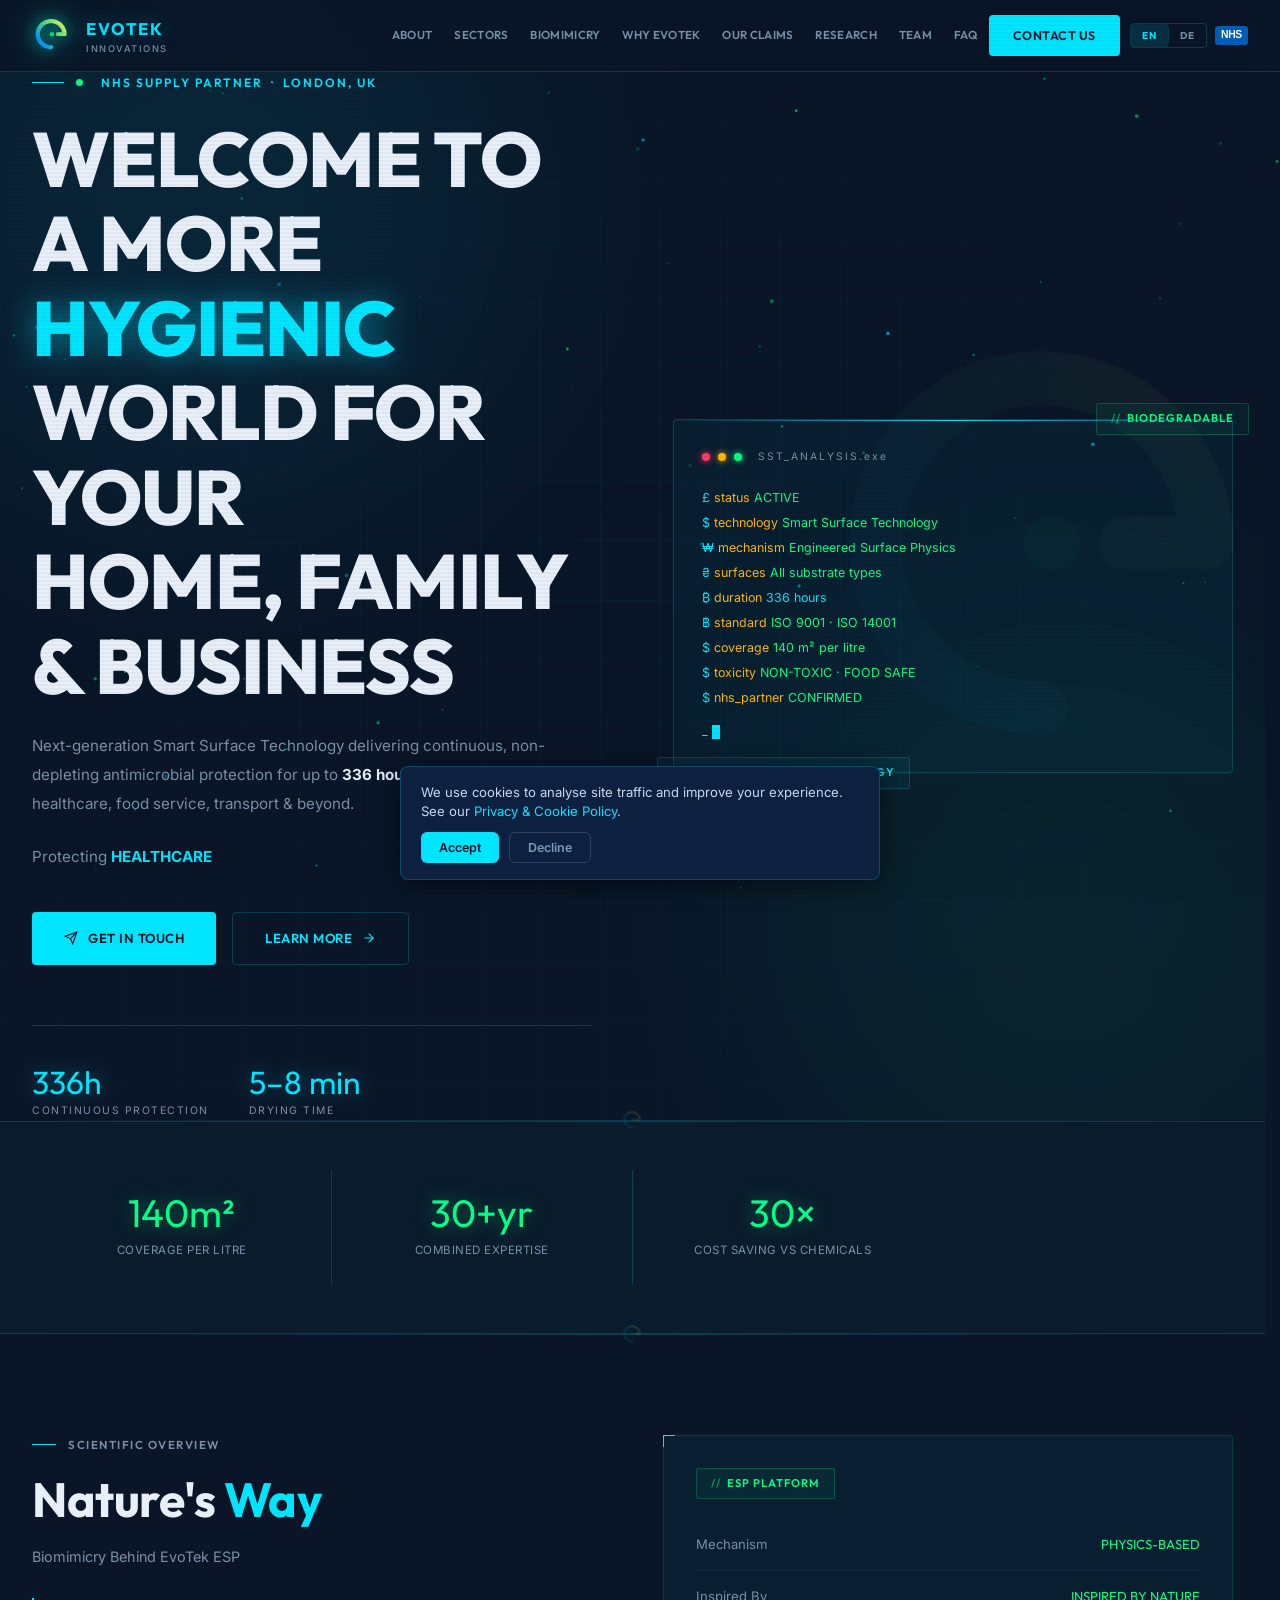
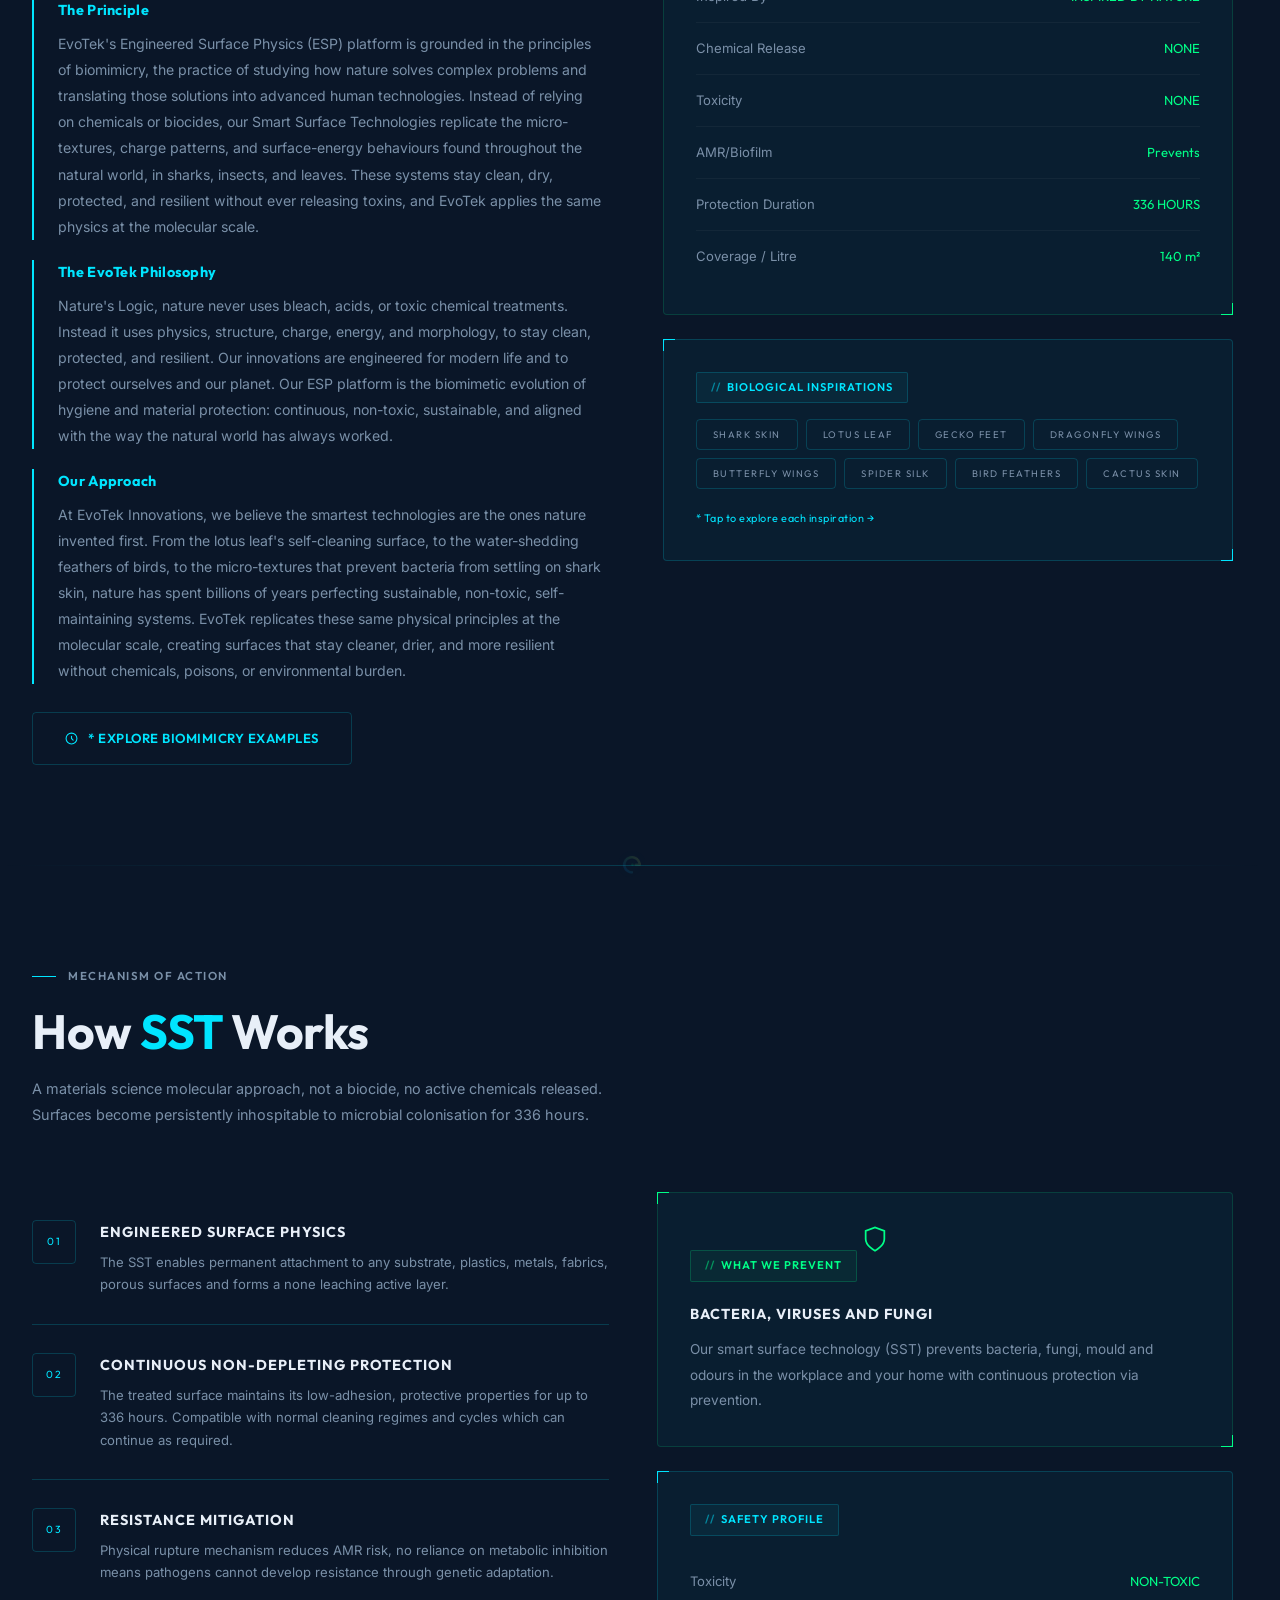
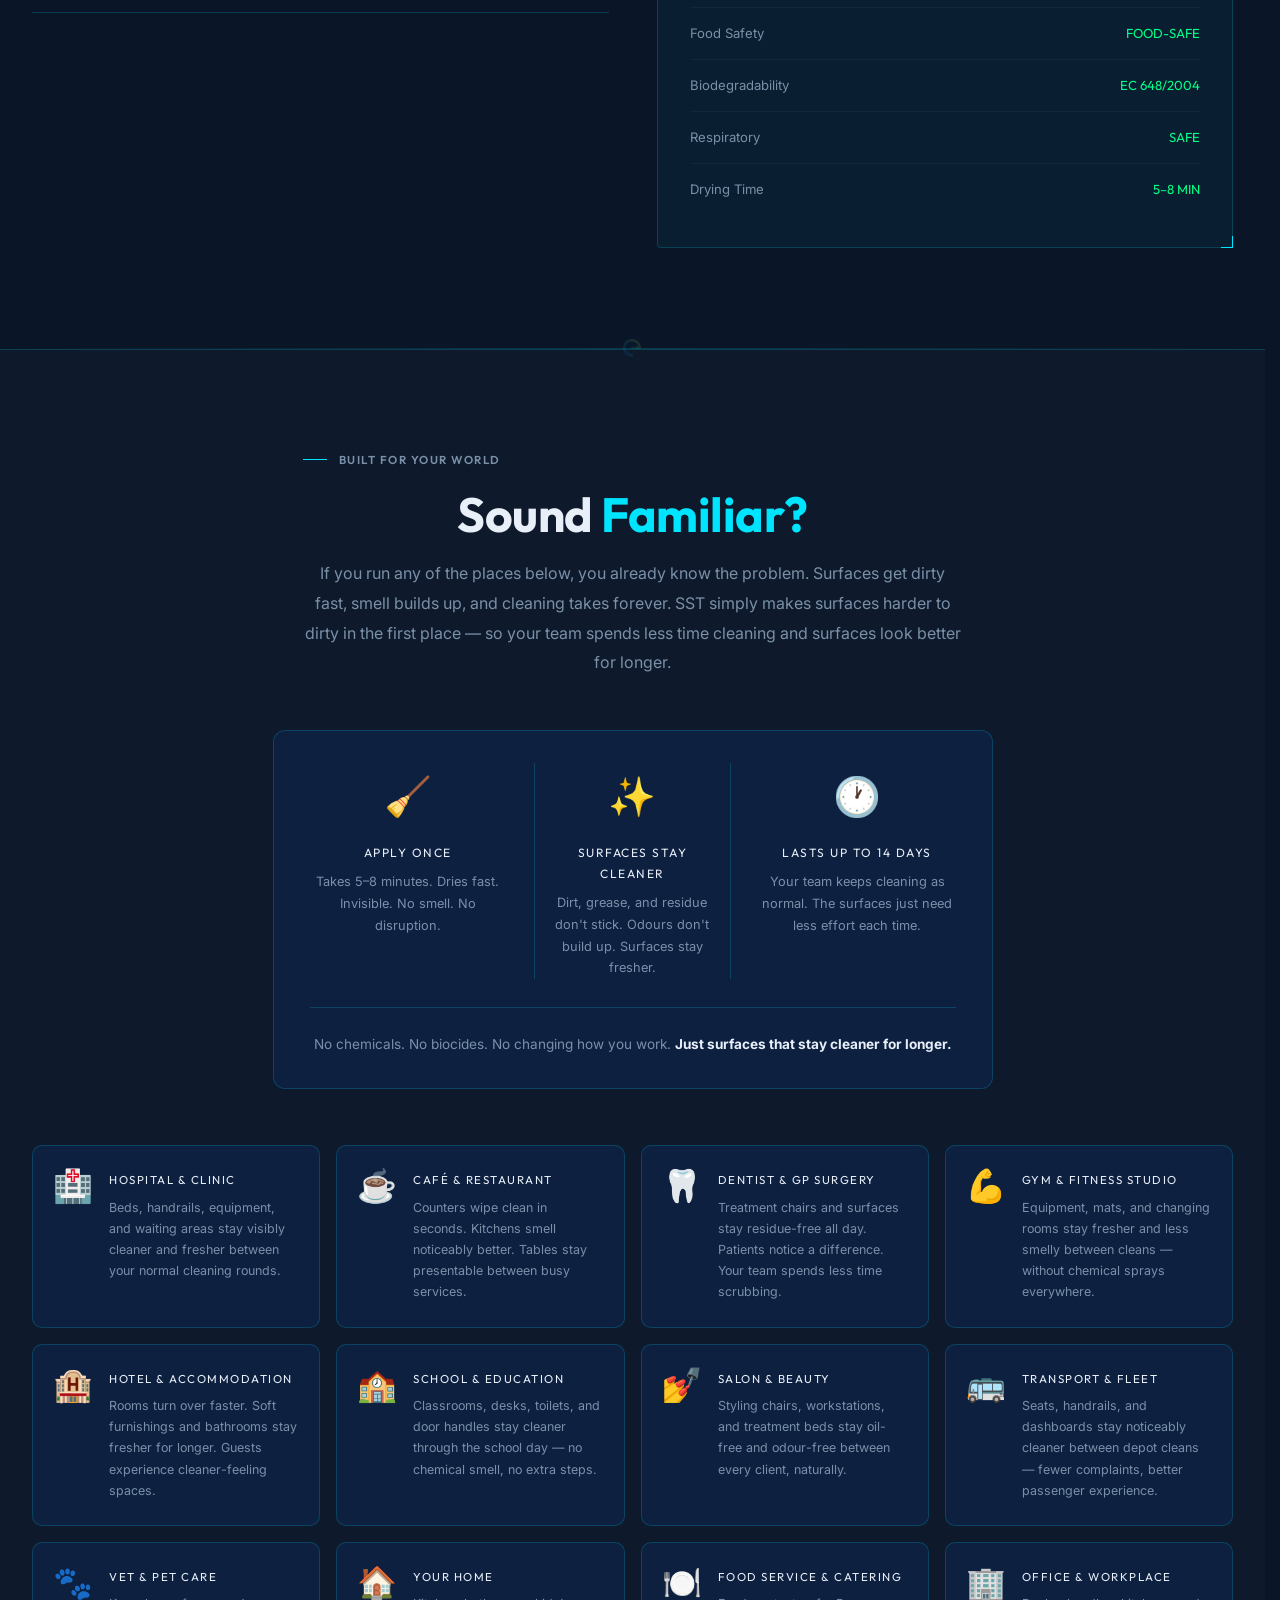
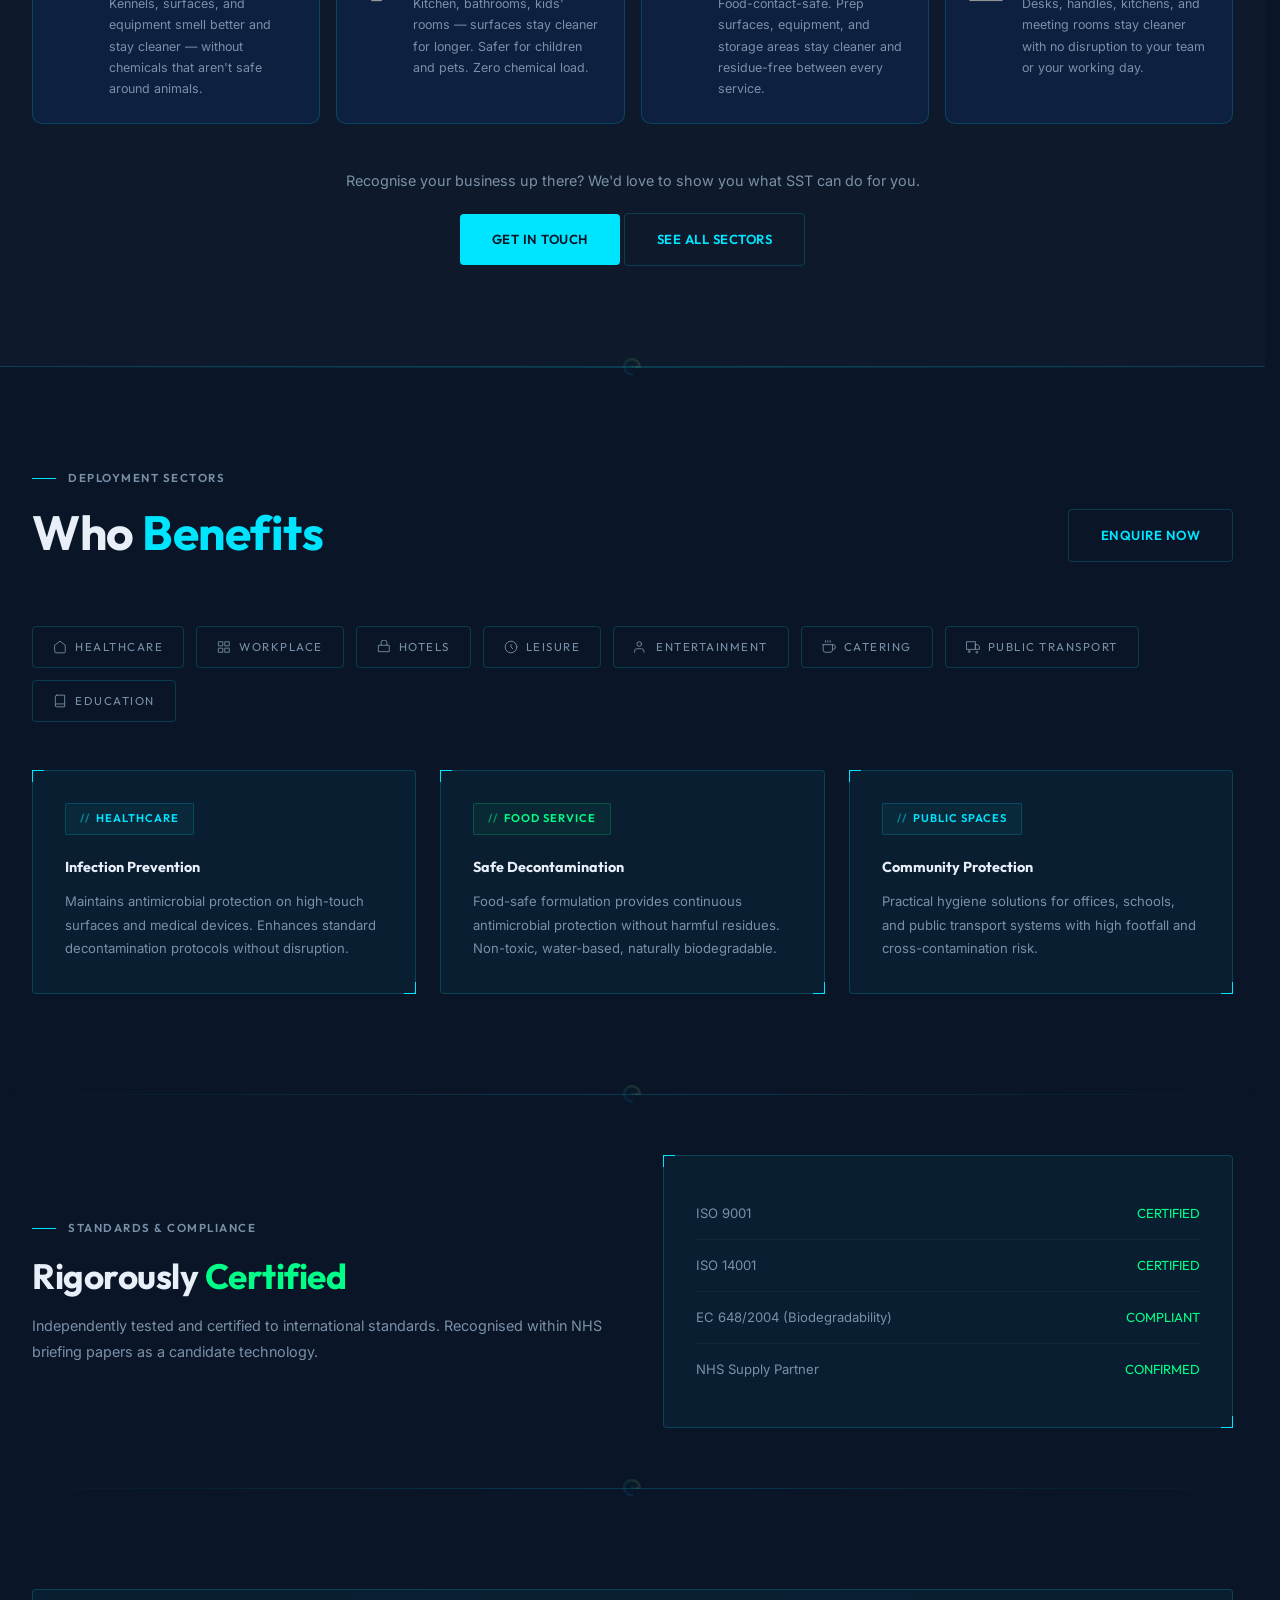
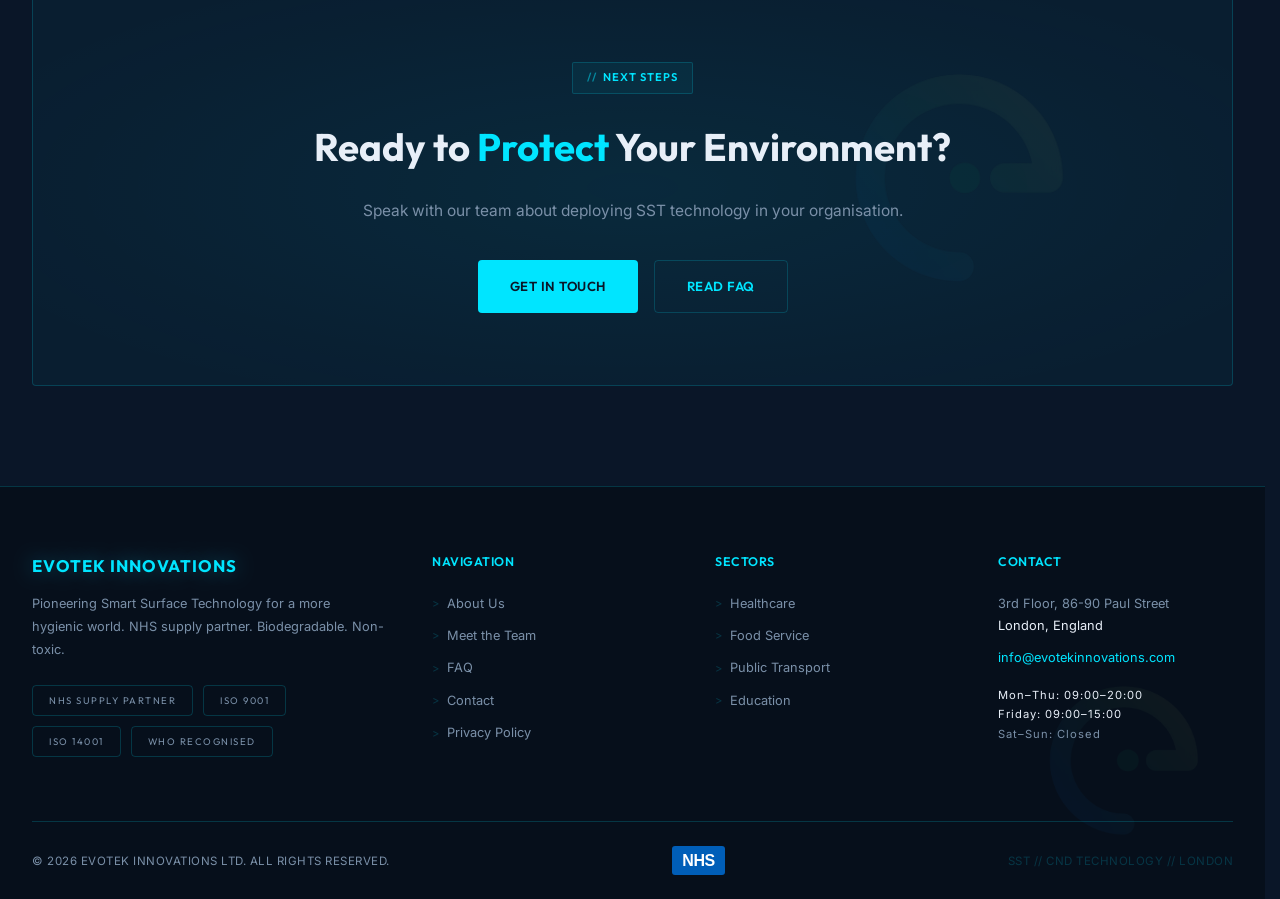
==== commit c35c1772: "feat(seo): full audit fixes — schema, GEO, technical, content - Fix LocalBusiness geo to 5dp (51.524" ====
--- a/index.html
+++ b/index.html
@@ -40,8 +40,8 @@
     },
     "geo": {
       "@type": "GeoCoordinates",
-      "latitude": 51.5244,
-      "longitude": -0.0865
+      "latitude": 51.52436,
+      "longitude": -0.08648
     },
     "openingHoursSpecification": [
       {
@@ -61,15 +61,12 @@
       "@type": "Country",
       "name": "United Kingdom"
     },
-    "sameAs": [
-      "https://www.evotekinnovations.com"
-    ],
-    "hasCredential": [
+    "award": [
       "NHS Supply Partner",
-      "ISO 9001",
-      "ISO 14001",
+      "ISO 9001 Certified",
+      "ISO 14001 Certified",
       "WHO Recognised",
-      "EN 14476"
+      "EN 14476 Compliant"
     ]
   }
   </script>
@@ -79,12 +76,12 @@
     "@graph": [
       {
         "@type": "Organization",
-        "@id": "https://www.evotekinnovations.co.uk/#organization",
+        "@id": "https://www.evotekinnovations.com/#organization",
         "name": "EvoTek Innovations",
-        "url": "https://www.evotekinnovations.co.uk/",
+        "url": "https://www.evotekinnovations.com/",
         "logo": {
           "@type": "ImageObject",
-          "url": "https://www.evotekinnovations.co.uk/images/EVO2.png"
+          "url": "https://www.evotekinnovations.com/images/EVO2.png"
         },
         "description": "Pioneers of Smart Surface Technology — biodegradable, non-toxic antimicrobial surface coatings. NHS supply partner, London.",
         "address": {
@@ -102,15 +99,16 @@
       },
       {
         "@type": "WebSite",
-        "@id": "https://www.evotekinnovations.co.uk/#website",
-        "url": "https://www.evotekinnovations.co.uk/",
+        "@id": "https://www.evotekinnovations.com/#website",
+        "url": "https://www.evotekinnovations.com/",
         "name": "EvoTek Innovations",
-        "publisher": { "@id": "https://www.evotekinnovations.co.uk/#organization" },
+        "publisher": { "@id": "https://www.evotekinnovations.com/#organization" },
         "inLanguage": ["en-GB", "de"]
       }
     ]
   }
   </script>
+  <meta name="robots" content="index, follow"/>
 </head>
 <body>
 
@@ -706,8 +704,8 @@
   </div>
 </footer>
 
-<script src="js/lang.js"></script>
-<script src="js/main.js"></script>
-<script src="js/cookies.js"></script>
+<script src="js/lang.js" defer></script>
+<script src="js/main.js" defer></script>
+<script src="js/cookies.js" defer></script>
 </body>
 </html>
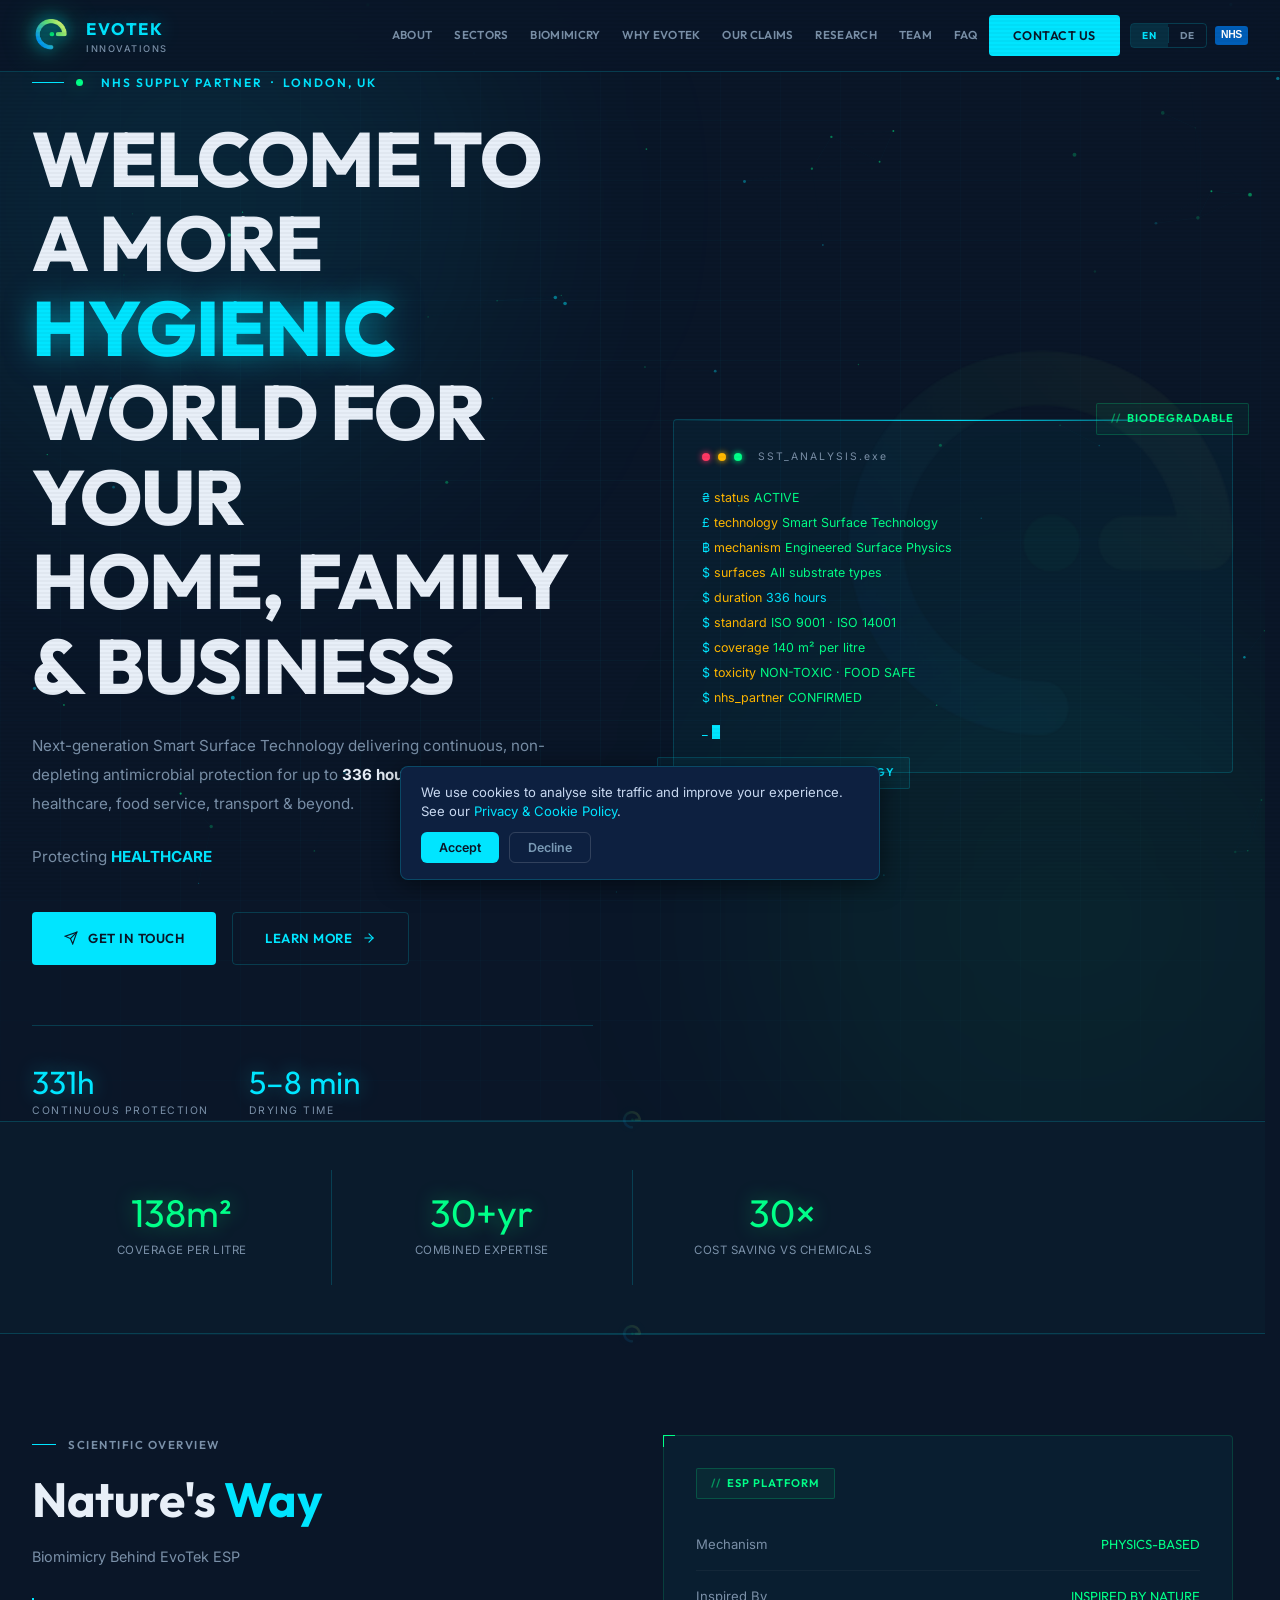
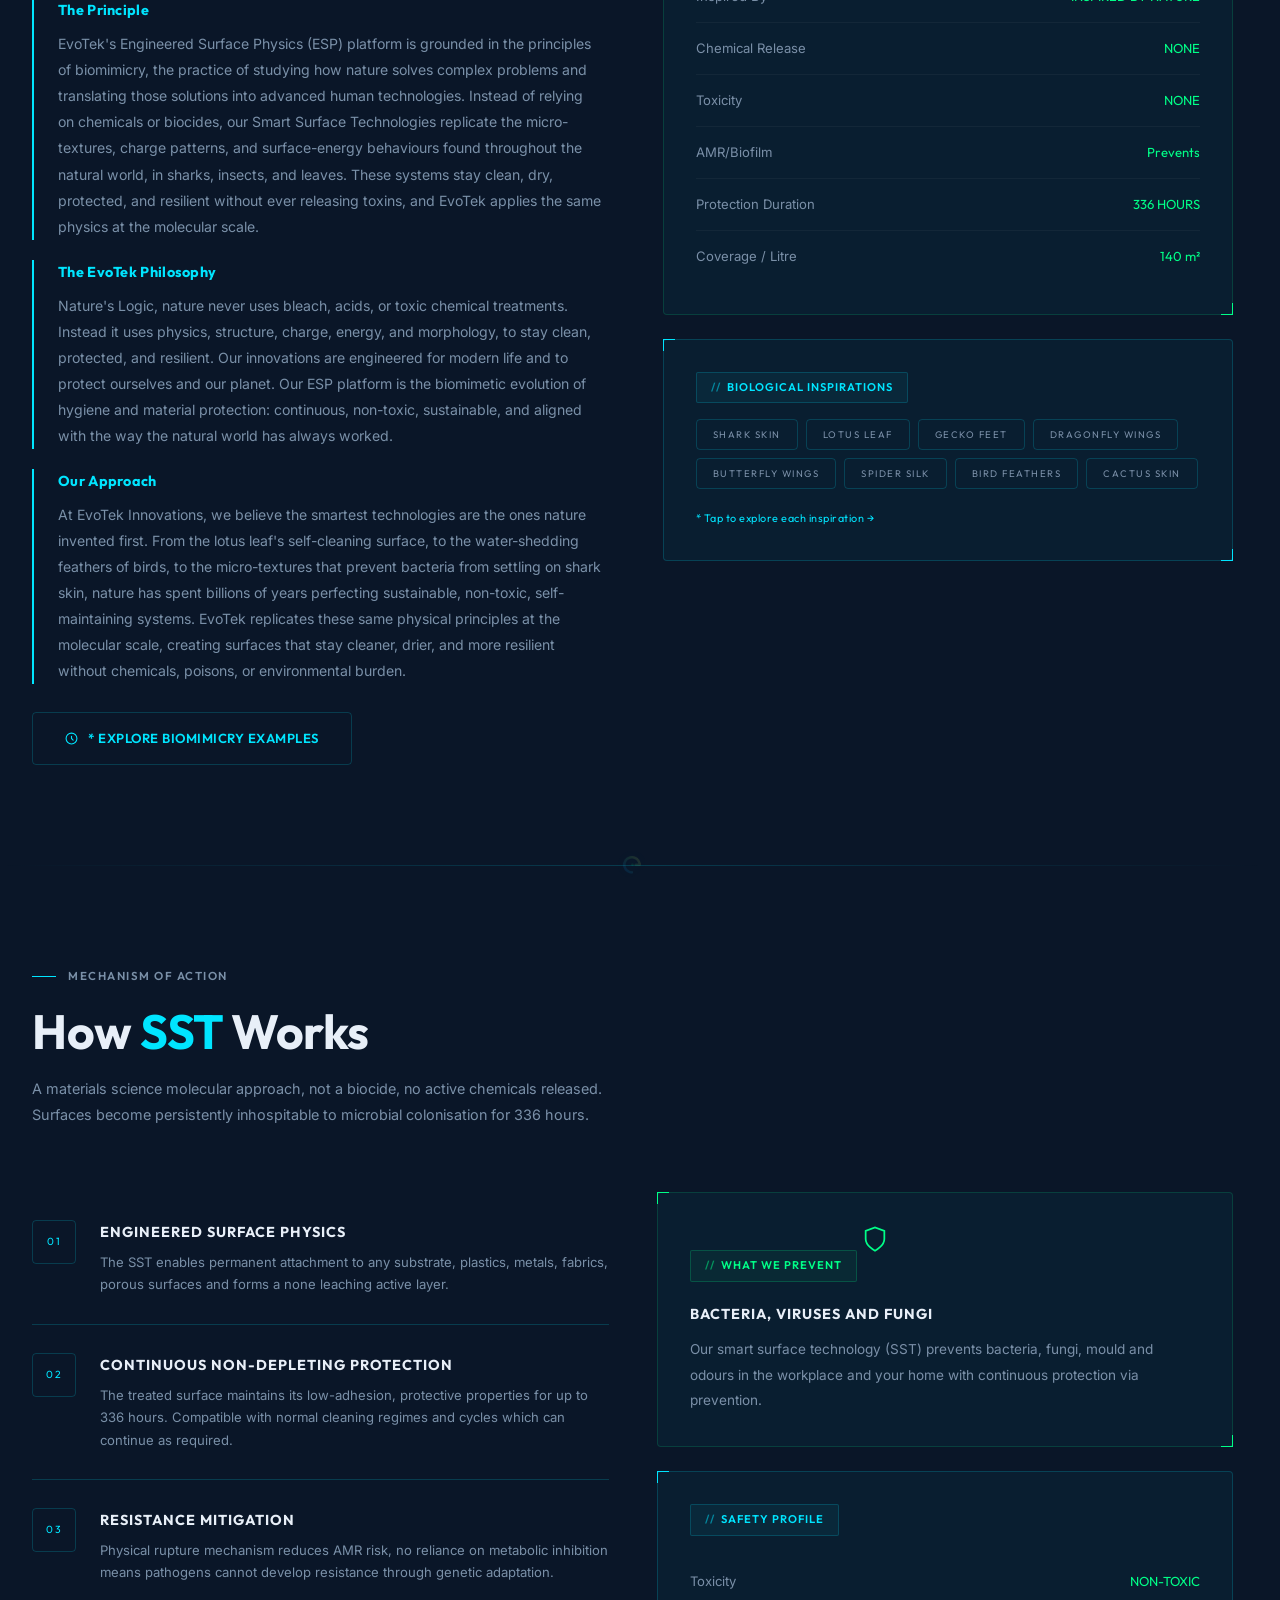
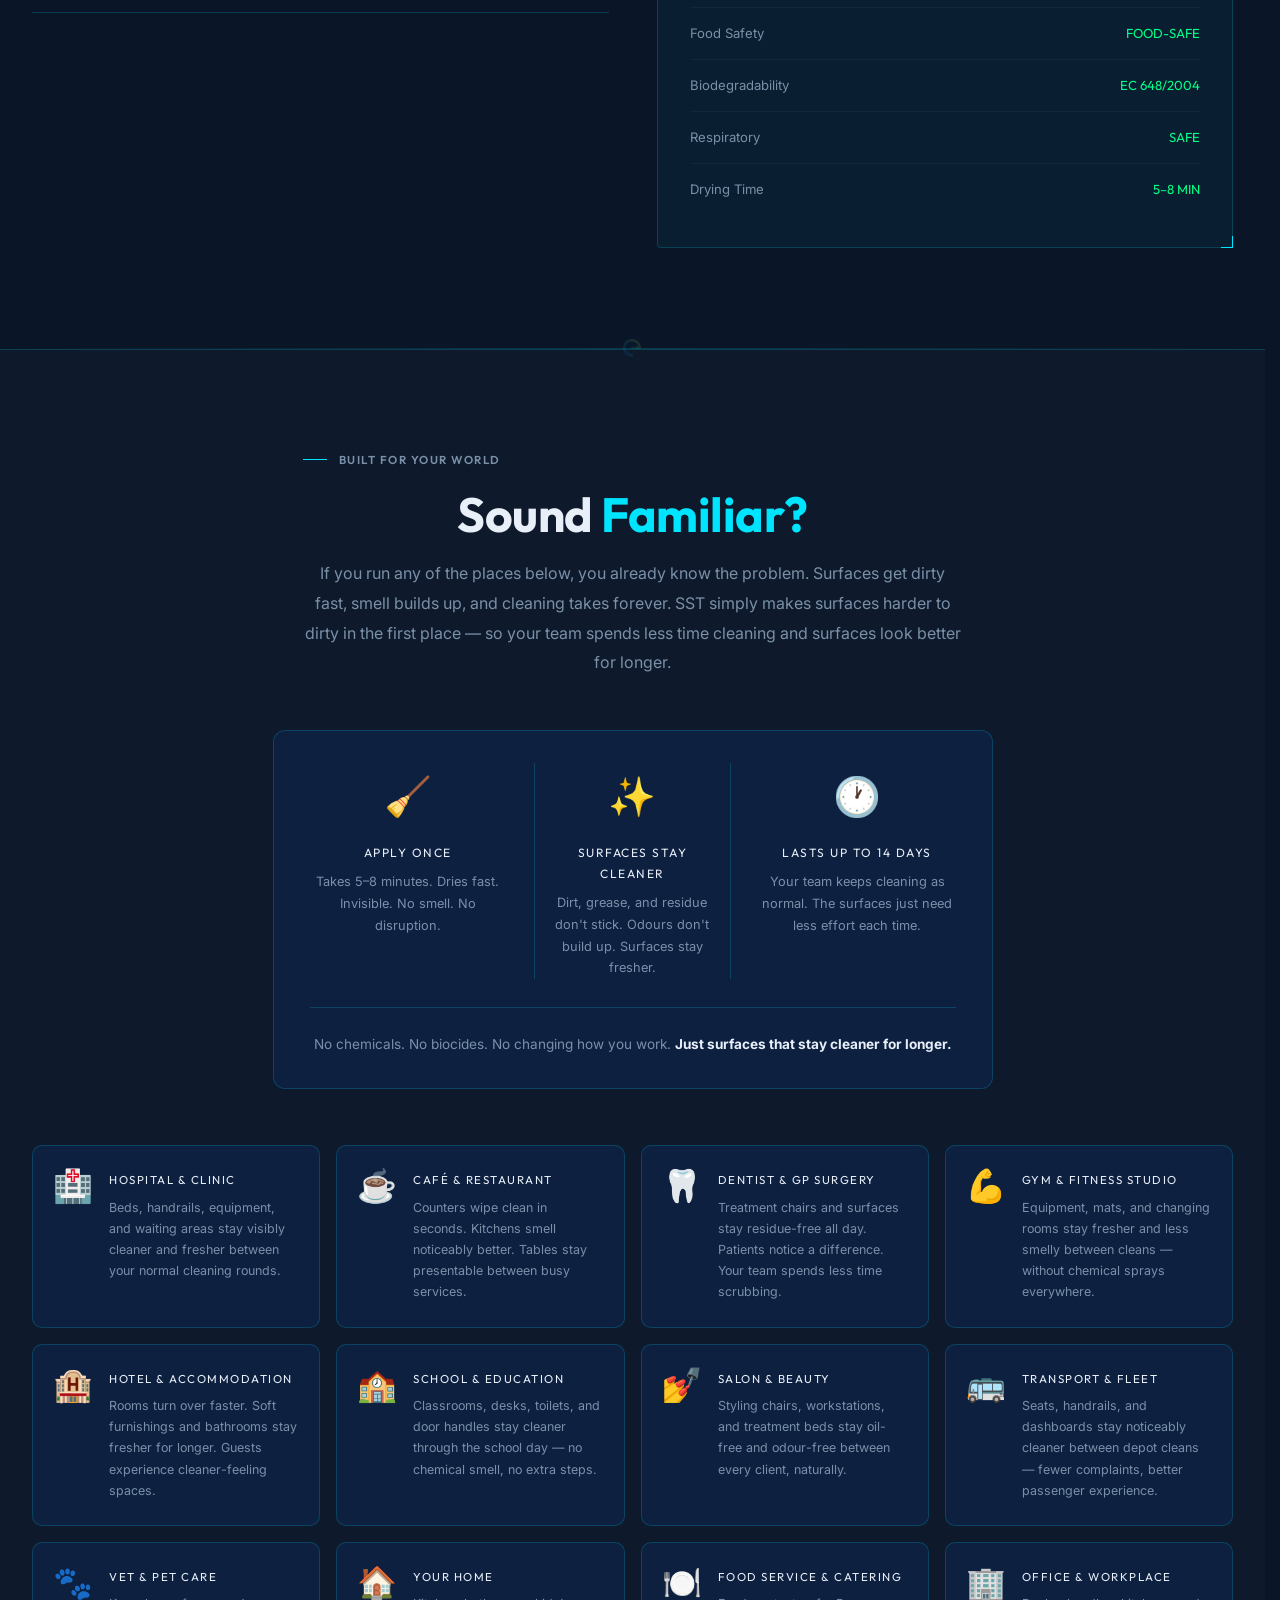
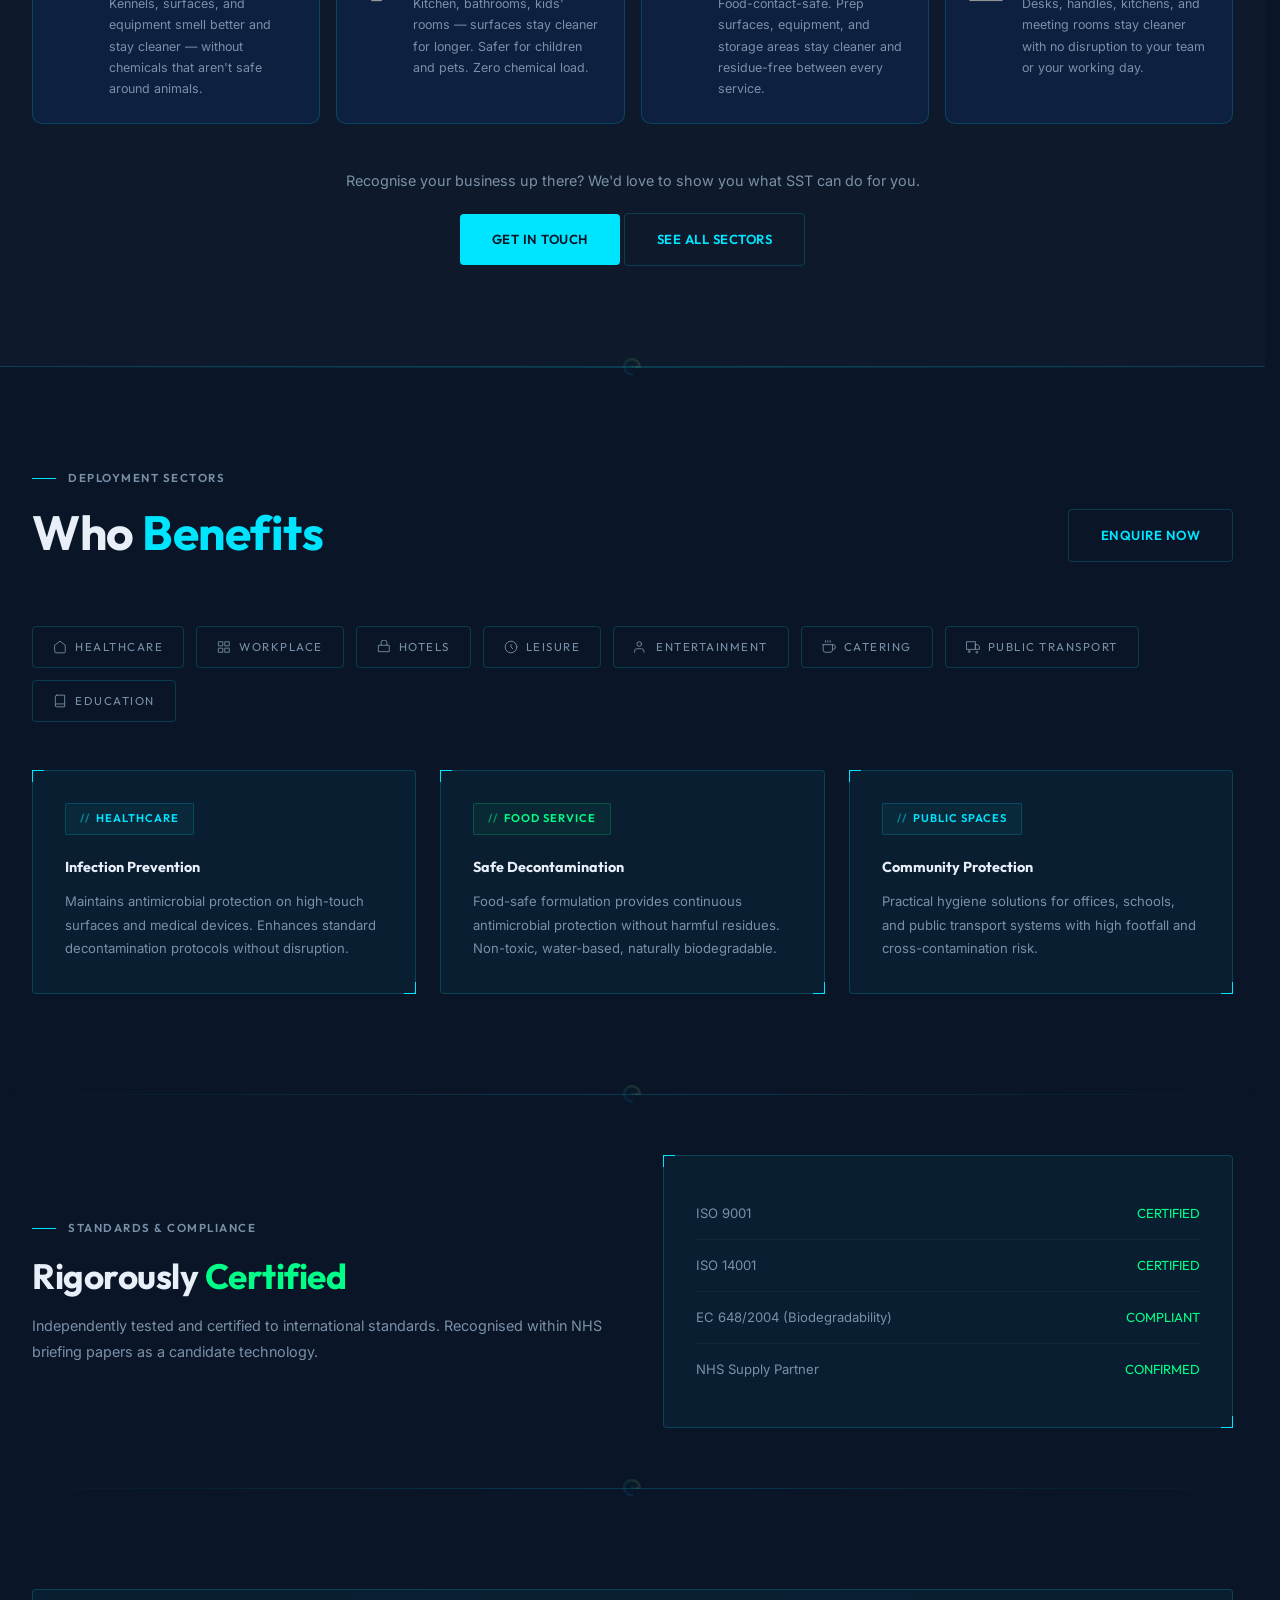
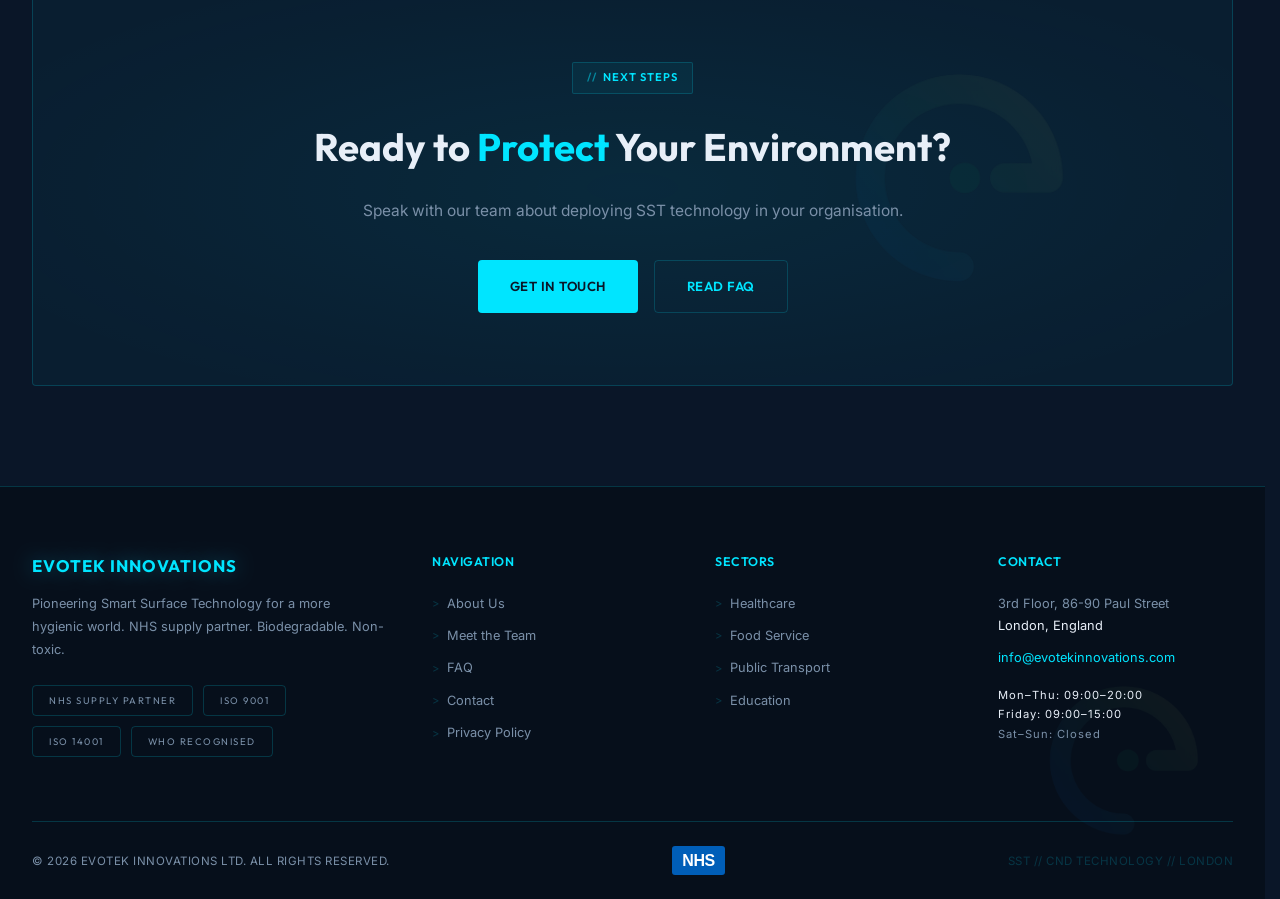
==== commit 01a35cbe: "feat: full SEO/GEO/AI stack — schema, FAQPage, robots.txt, sitemap, llms.txt, GSC file" ====
--- a/index.html
+++ b/index.html
@@ -7,34 +7,41 @@
   <meta name="description" content="EvoTek Innovations — pioneering Smart Surface Technology for advanced surface protection lasting up to 336 hours. NHS supply partner. Healthcare, food service, transport."/>
   <meta name="google-site-verification" content="FAEr7hfhrVH1GGzSs5UuPrXncQ3HyZPEOReQ1gZpgP4" />
   <link rel="stylesheet" href="css/style.css"/>
-  <link rel="canonical" href="https://www.evotekinnovations.com/"/>
-  <meta property="og:type" content="website"/>
-  <meta property="og:site_name" content="EvoTek Innovations"/>
-  <meta property="og:title" content="EvoTek Innovations | Smart Surface Technology | London"/>
-  <meta property="og:description" content="EvoTek Innovations pioneers Smart Surface Technology for advanced surface protection lasting up to 336 hours. NHS supply partner. Healthcare, food service, transport."/>
-  <meta property="og:url" content="https://www.evotekinnovations.com/"/>
-  <meta property="og:image" content="https://www.evotekinnovations.com/images/EVO2.png"/>
-  <meta name="twitter:card" content="summary_large_image"/>
-  <meta name="twitter:title" content="EvoTek Innovations | Smart Surface Technology | London"/>
-  <meta name="twitter:description" content="EvoTek Innovations pioneers Smart Surface Technology for advanced surface protection lasting up to 336 hours. NHS supply partner. Healthcare, food service, transport."/>
-  <meta name="twitter:image" content="https://www.evotekinnovations.com/images/EVO2.png"/>
-  <link rel="alternate" hreflang="en" href="https://www.evotekinnovations.com/"/>
-  <link rel="alternate" hreflang="de" href="https://www.evotekinnovations.com/?lang=de"/>
-  <link rel="alternate" hreflang="x-default" href="https://www.evotekinnovations.com/"/>
+  <link rel="canonical" href="https://evotekinnovations.com/"/>
+  <meta name="robots" content="index, follow, max-snippet:-1, max-image-preview:large, max-video-preview:-1">
+  <meta name="googlebot" content="index, follow">
+  <meta property="og:type" content="website">
+  <meta property="og:url" content="https://evotekinnovations.com/">
+  <meta property="og:title" content="EvoTek Innovations">
+  <meta property="og:description" content="EvoTek Innovations — Smart Surface Technology delivering 336-hour non-toxic antimicrobial protection. NHS supply partner, London.">
+  <meta property="og:image" content="https://evotekinnovations.com/assets/og-image.jpg">
+  <meta property="og:locale" content="en_GB">
+  <meta property="og:site_name" content="EvoTek Innovations">
+  <meta name="twitter:card" content="summary_large_image">
+  <meta name="twitter:title" content="EvoTek Innovations">
+  <meta name="twitter:description" content="EvoTek Innovations — Smart Surface Technology delivering 336-hour non-toxic antimicrobial protection. NHS supply partner, London.">
+  <meta name="twitter:image" content="https://evotekinnovations.com/assets/og-image.jpg">
+  <meta name="geo.region" content="GB-ENG">
+  <meta name="geo.placename" content="London, England">
+  <meta name="geo.position" content="51.52436;-0.08648">
+  <meta name="ICBM" content="51.52436, -0.08648">
+  <link rel="alternate" hreflang="en" href="https://evotekinnovations.com/"/>
+  <link rel="alternate" hreflang="de" href="https://evotekinnovations.com/?lang=de"/>
+  <link rel="alternate" hreflang="x-default" href="https://evotekinnovations.com/"/>
   <script type="application/ld+json">
   {
     "@context": "https://schema.org",
-    "@type": "LocalBusiness",
+    "@type": "ProfessionalService",
     "name": "EvoTek Innovations",
-    "description": "EvoTek Innovations pioneers Smart Surface Technology (SST) — biodegradable, non-toxic antimicrobial surface coatings lasting up to 336 hours. NHS supply partner based in London.",
-    "url": "https://www.evotekinnovations.com/",
-    "logo": "https://www.evotekinnovations.com/images/EVO2.png",
-    "image": "https://www.evotekinnovations.com/images/EVO2.png",
+    "url": "https://evotekinnovations.com/",
+    "description": "EvoTek Innovations pioneers Smart Surface Technology (SST) — a biomimicry-based Engineered Surface Physics (ESP) platform that delivers continuous, non-depleting antimicrobial protection lasting up to 336 hours. Unlike conventional chemical treatments, SST uses physics-based surface engineering inspired by nature (shark skin, lotus leaf, gecko feet) to prevent bacteria, viruses, fungi, mould, and odour from adhering to any substrate. The technology is non-toxic, food-safe, biodegradable (EC 648/2004), and WHO recognised. EvoTek is an NHS supply partner, ISO 9001 and ISO 14001 certified, and EN 14476 compliant. Based in London, the company serves clients across healthcare, food service, public transport, education, hospitality, leisure, and the workplace sector. Coverage: 140 m² per litre. Drying time: 5–8 minutes.",
+    "telephone": "",
     "email": "info@evotekinnovations.com",
     "address": {
       "@type": "PostalAddress",
       "streetAddress": "3rd Floor, 86-90 Paul Street",
       "addressLocality": "London",
+      "addressRegion": "England",
       "postalCode": "EC2A 4PB",
       "addressCountry": "GB"
     },
@@ -43,6 +50,12 @@
       "latitude": 51.52436,
       "longitude": -0.08648
     },
+    "areaServed": [
+      {"@type": "City", "name": "London"},
+      {"@type": "AdministrativeArea", "name": "England"},
+      {"@type": "Country", "name": "United Kingdom"}
+    ],
+    "sameAs": [],
     "openingHoursSpecification": [
       {
         "@type": "OpeningHoursSpecification",
@@ -52,63 +65,64 @@
       },
       {
         "@type": "OpeningHoursSpecification",
-        "dayOfWeek": "Friday",
+        "dayOfWeek": ["Friday"],
         "opens": "09:00",
         "closes": "15:00"
       }
-    ],
-    "areaServed": {
-      "@type": "Country",
-      "name": "United Kingdom"
-    },
-    "award": [
-      "NHS Supply Partner",
-      "ISO 9001 Certified",
-      "ISO 14001 Certified",
-      "WHO Recognised",
-      "EN 14476 Compliant"
     ]
   }
   </script>
   <script type="application/ld+json">
+  {"@context":"https://schema.org","@type":"WebSite","name":"EvoTek Innovations","url":"https://evotekinnovations.com/"}
+  </script>
+  <script type="application/ld+json">
   {
     "@context": "https://schema.org",
-    "@graph": [
+    "@type": "FAQPage",
+    "mainEntity": [
       {
-        "@type": "Organization",
-        "@id": "https://www.evotekinnovations.com/#organization",
-        "name": "EvoTek Innovations",
-        "url": "https://www.evotekinnovations.com/",
-        "logo": {
-          "@type": "ImageObject",
-          "url": "https://www.evotekinnovations.com/images/EVO2.png"
-        },
-        "description": "Pioneers of Smart Surface Technology — biodegradable, non-toxic antimicrobial surface coatings. NHS supply partner, London.",
-        "address": {
-          "@type": "PostalAddress",
-          "streetAddress": "3rd Floor, 86-90 Paul Street",
-          "addressLocality": "London",
-          "postalCode": "EC2A 4PB",
-          "addressCountry": "GB"
-        },
-        "contactPoint": {
-          "@type": "ContactPoint",
-          "email": "info@evotekinnovations.com",
-          "contactType": "customer service"
+        "@type": "Question",
+        "name": "What is Smart Surface Technology (SST) and how does it work?",
+        "acceptedAnswer": {
+          "@type": "Answer",
+          "text": "Smart Surface Technology (SST) is EvoTek's physics-based surface engineering platform inspired by biomimicry — replicating micro-textures found in shark skin, lotus leaves, and gecko feet. It forms a non-leaching active layer on any substrate that prevents bacteria, viruses, fungi, mould, and odour from adhering, delivering continuous antimicrobial protection for up to 336 hours without releasing any chemicals or toxins."
         }
       },
       {
-        "@type": "WebSite",
-        "@id": "https://www.evotekinnovations.com/#website",
-        "url": "https://www.evotekinnovations.com/",
-        "name": "EvoTek Innovations",
-        "publisher": { "@id": "https://www.evotekinnovations.com/#organization" },
-        "inLanguage": ["en-GB", "de"]
+        "@type": "Question",
+        "name": "How long does EvoTek's antimicrobial surface protection last?",
+        "acceptedAnswer": {
+          "@type": "Answer",
+          "text": "EvoTek's SST coatings provide continuous, non-depleting antimicrobial protection for up to 336 hours (14 days) per application. The treatment is compatible with normal cleaning regimes, which can continue as usual without degrading the protective layer."
+        }
+      },
+      {
+        "@type": "Question",
+        "name": "Is EvoTek's surface treatment safe for food contact areas and healthcare environments?",
+        "acceptedAnswer": {
+          "@type": "Answer",
+          "text": "Yes. EvoTek's SST formulation is non-toxic, food-safe, biodegradable to EC 648/2004 standards, and WHO recognised. It is safe for food preparation surfaces, medical equipment, and patient contact areas. EvoTek is an NHS supply partner and holds ISO 9001 and ISO 14001 certification."
+        }
+      },
+      {
+        "@type": "Question",
+        "name": "Which sectors does EvoTek serve with its antimicrobial surface protection?",
+        "acceptedAnswer": {
+          "@type": "Answer",
+          "text": "EvoTek serves healthcare, food service, public transport, education, hospitality, gyms and leisure facilities, salons, offices, and residential homes. The SST coating can be applied to any substrate — plastics, metals, fabrics, and porous surfaces — making it suitable for virtually any commercial or domestic environment."
+        }
+      },
+      {
+        "@type": "Question",
+        "name": "How much surface area does one litre of EvoTek SST cover and how quickly does it dry?",
+        "acceptedAnswer": {
+          "@type": "Answer",
+          "text": "One litre of EvoTek Smart Surface Technology covers 140 m² of surface area. Application dries in 5–8 minutes, causing minimal disruption to operations. The treatment is invisible, odourless, and requires no specialist equipment to apply."
+        }
       }
     ]
   }
   </script>
-  <meta name="robots" content="index, follow"/>
 </head>
 <body>
 
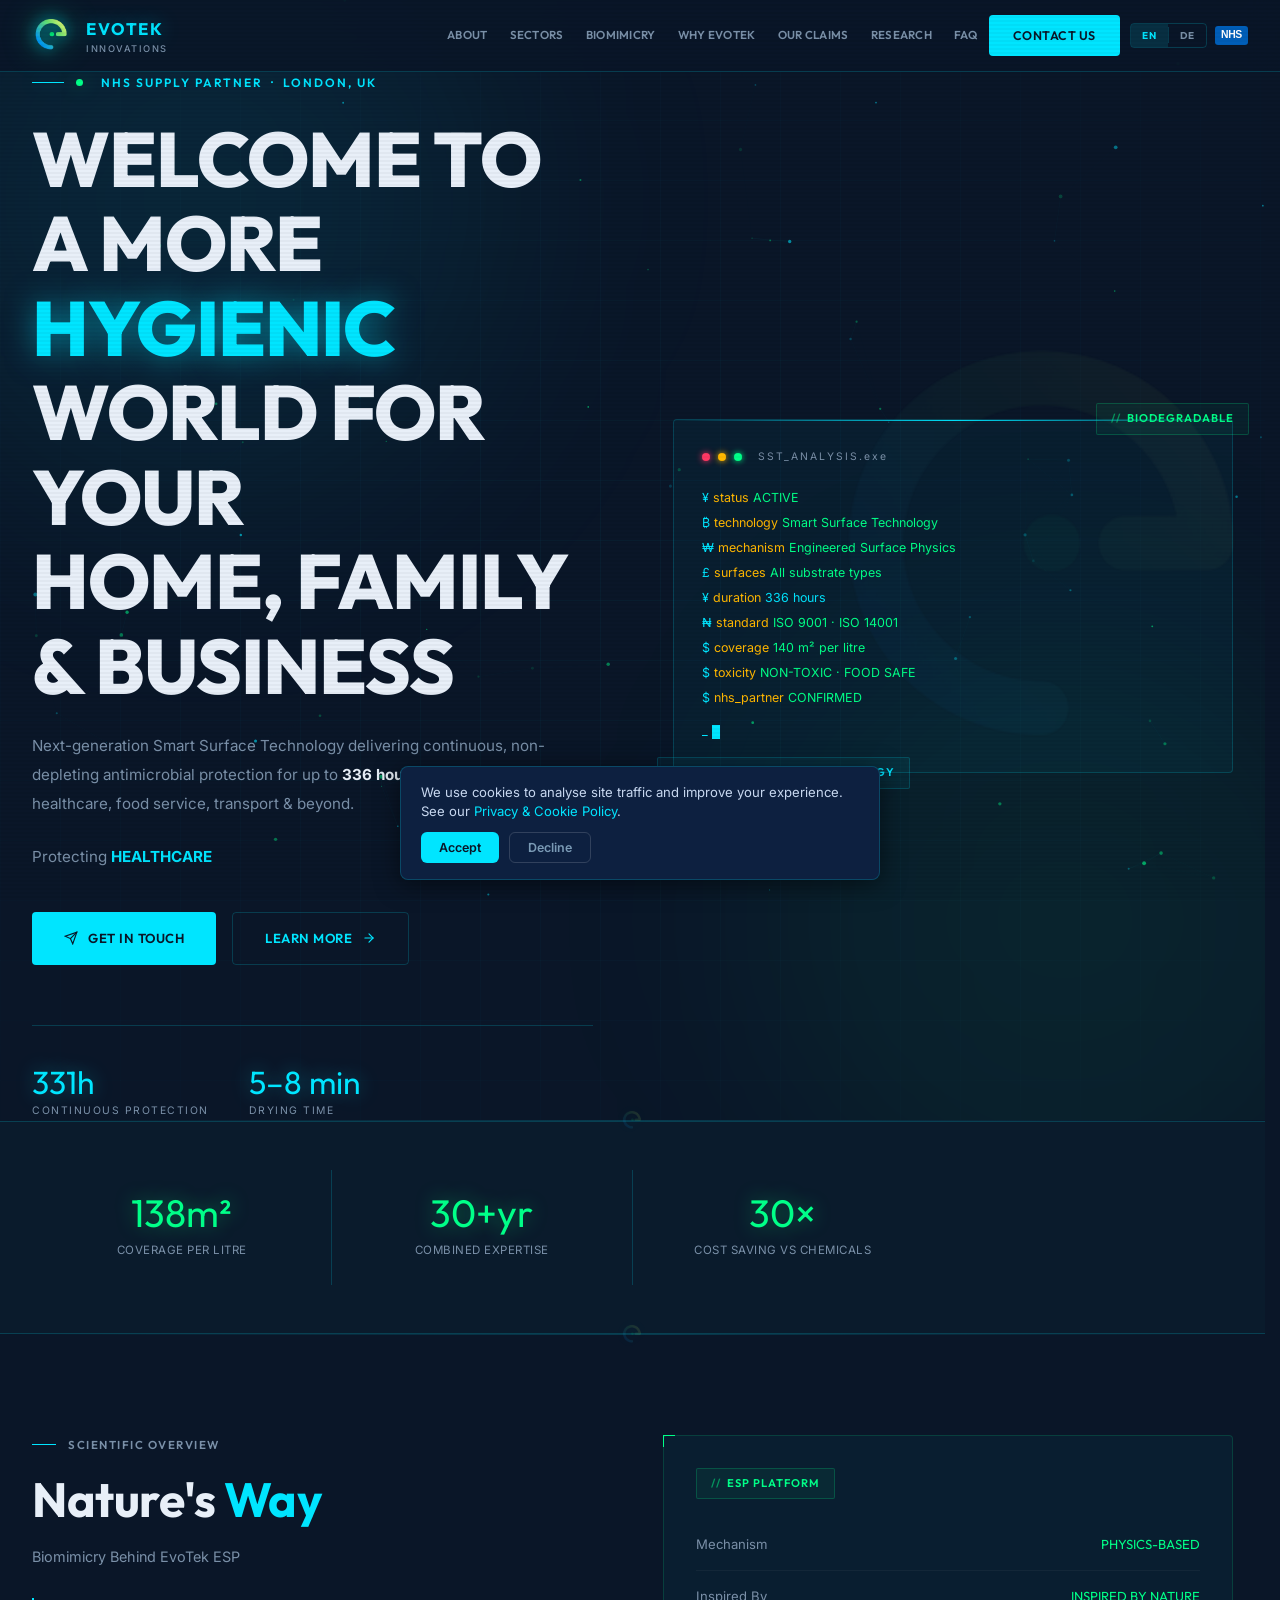
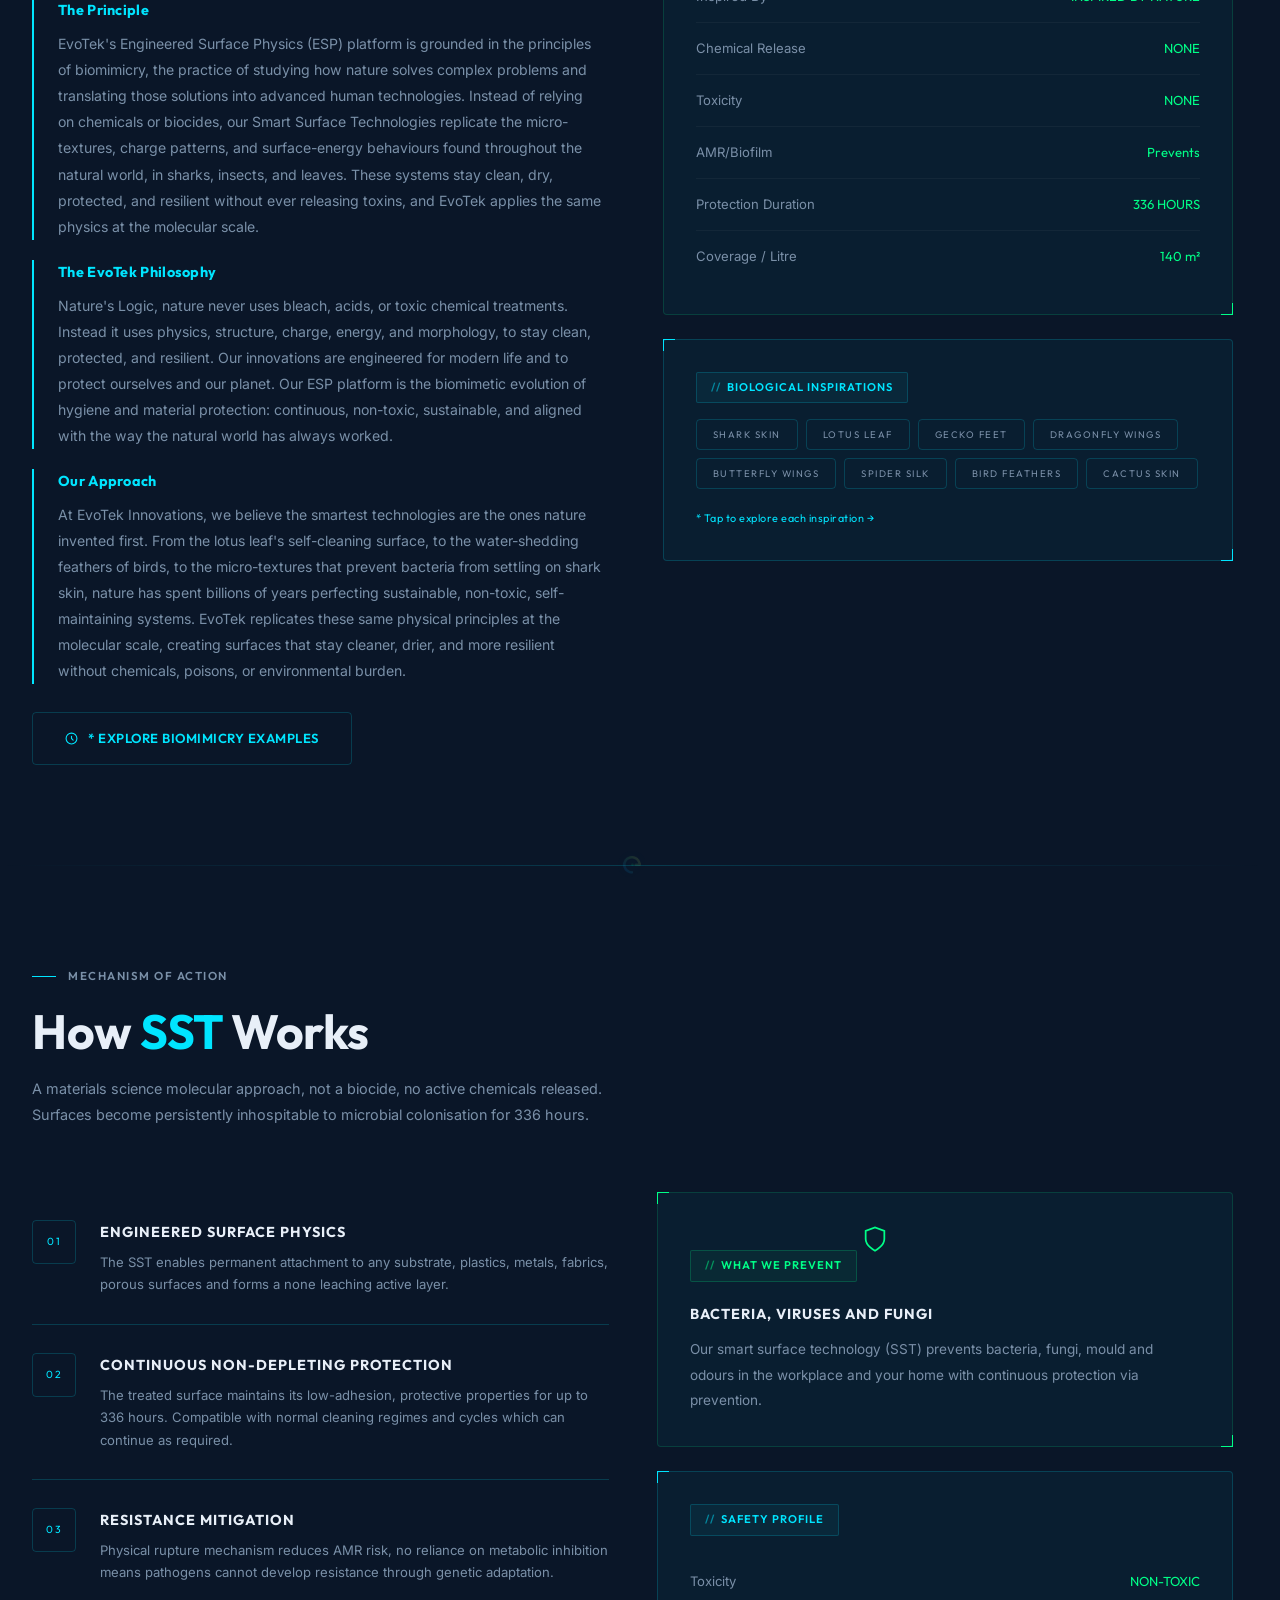
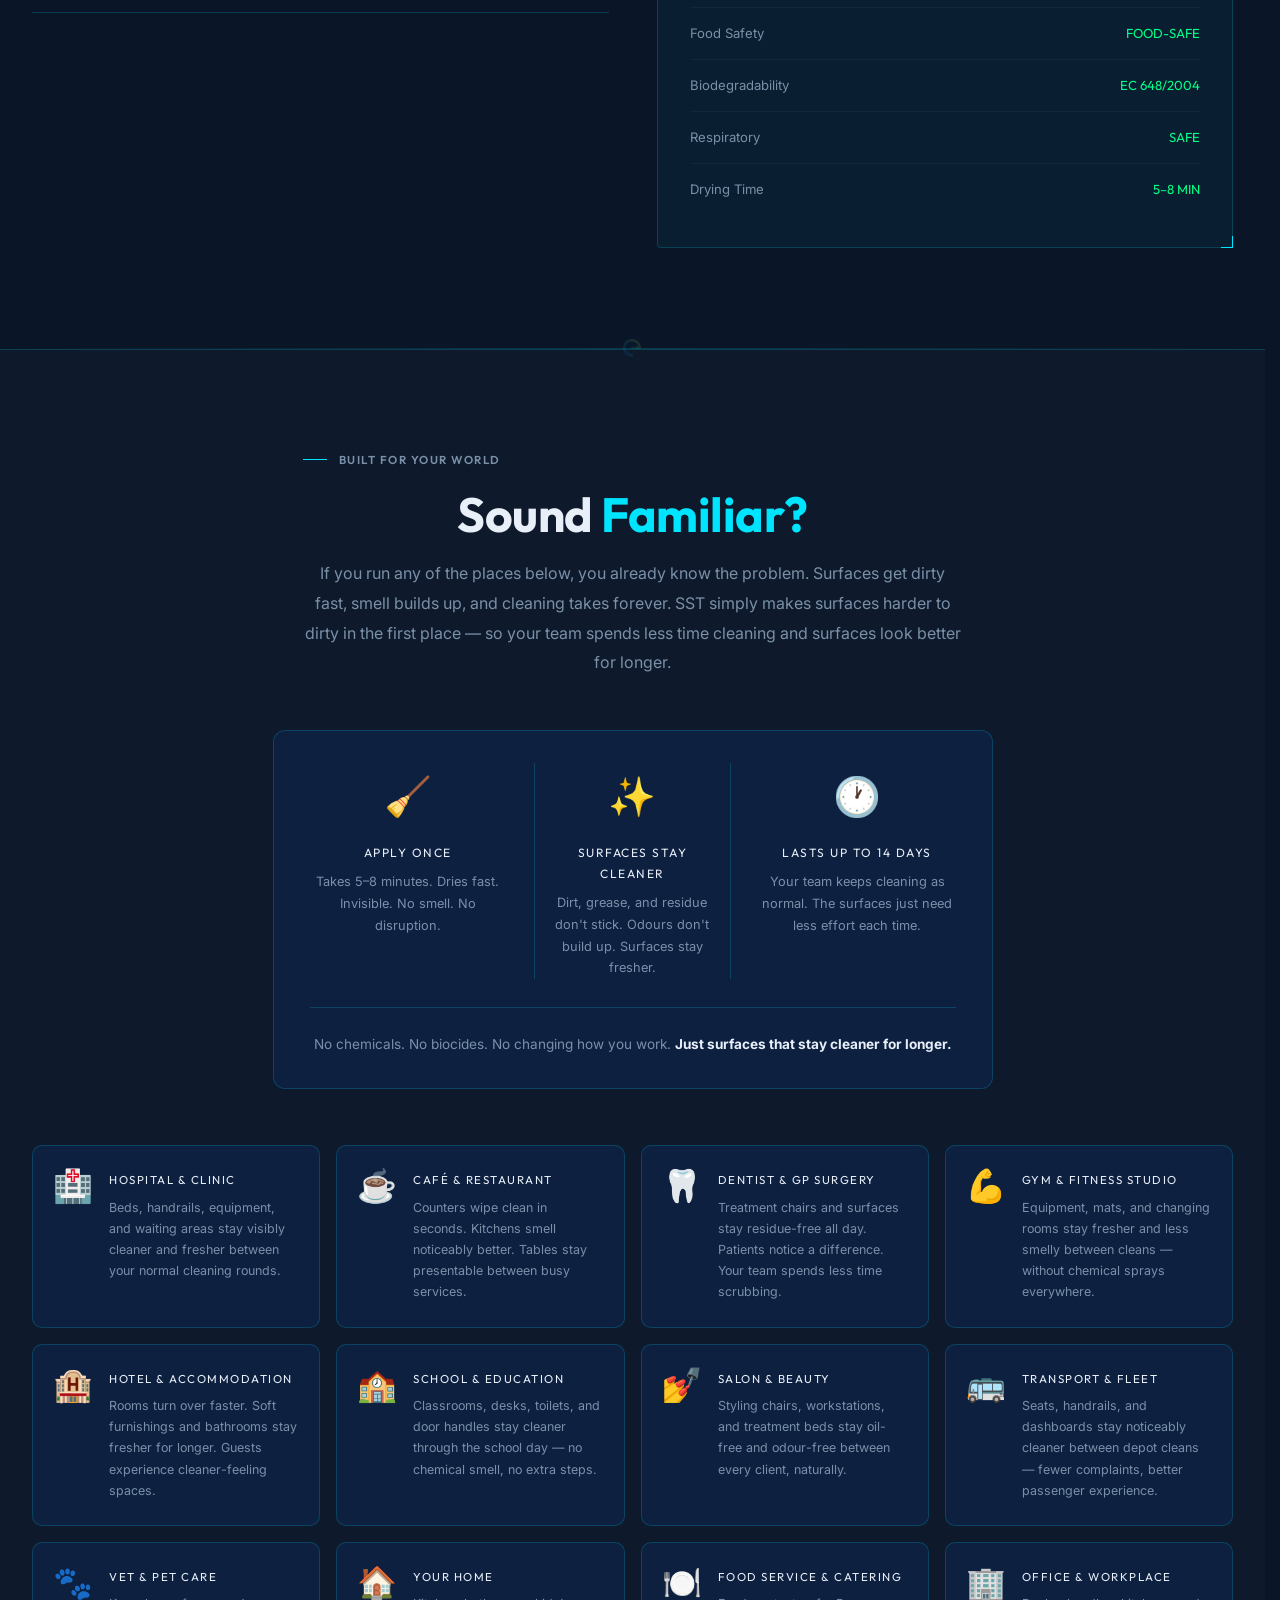
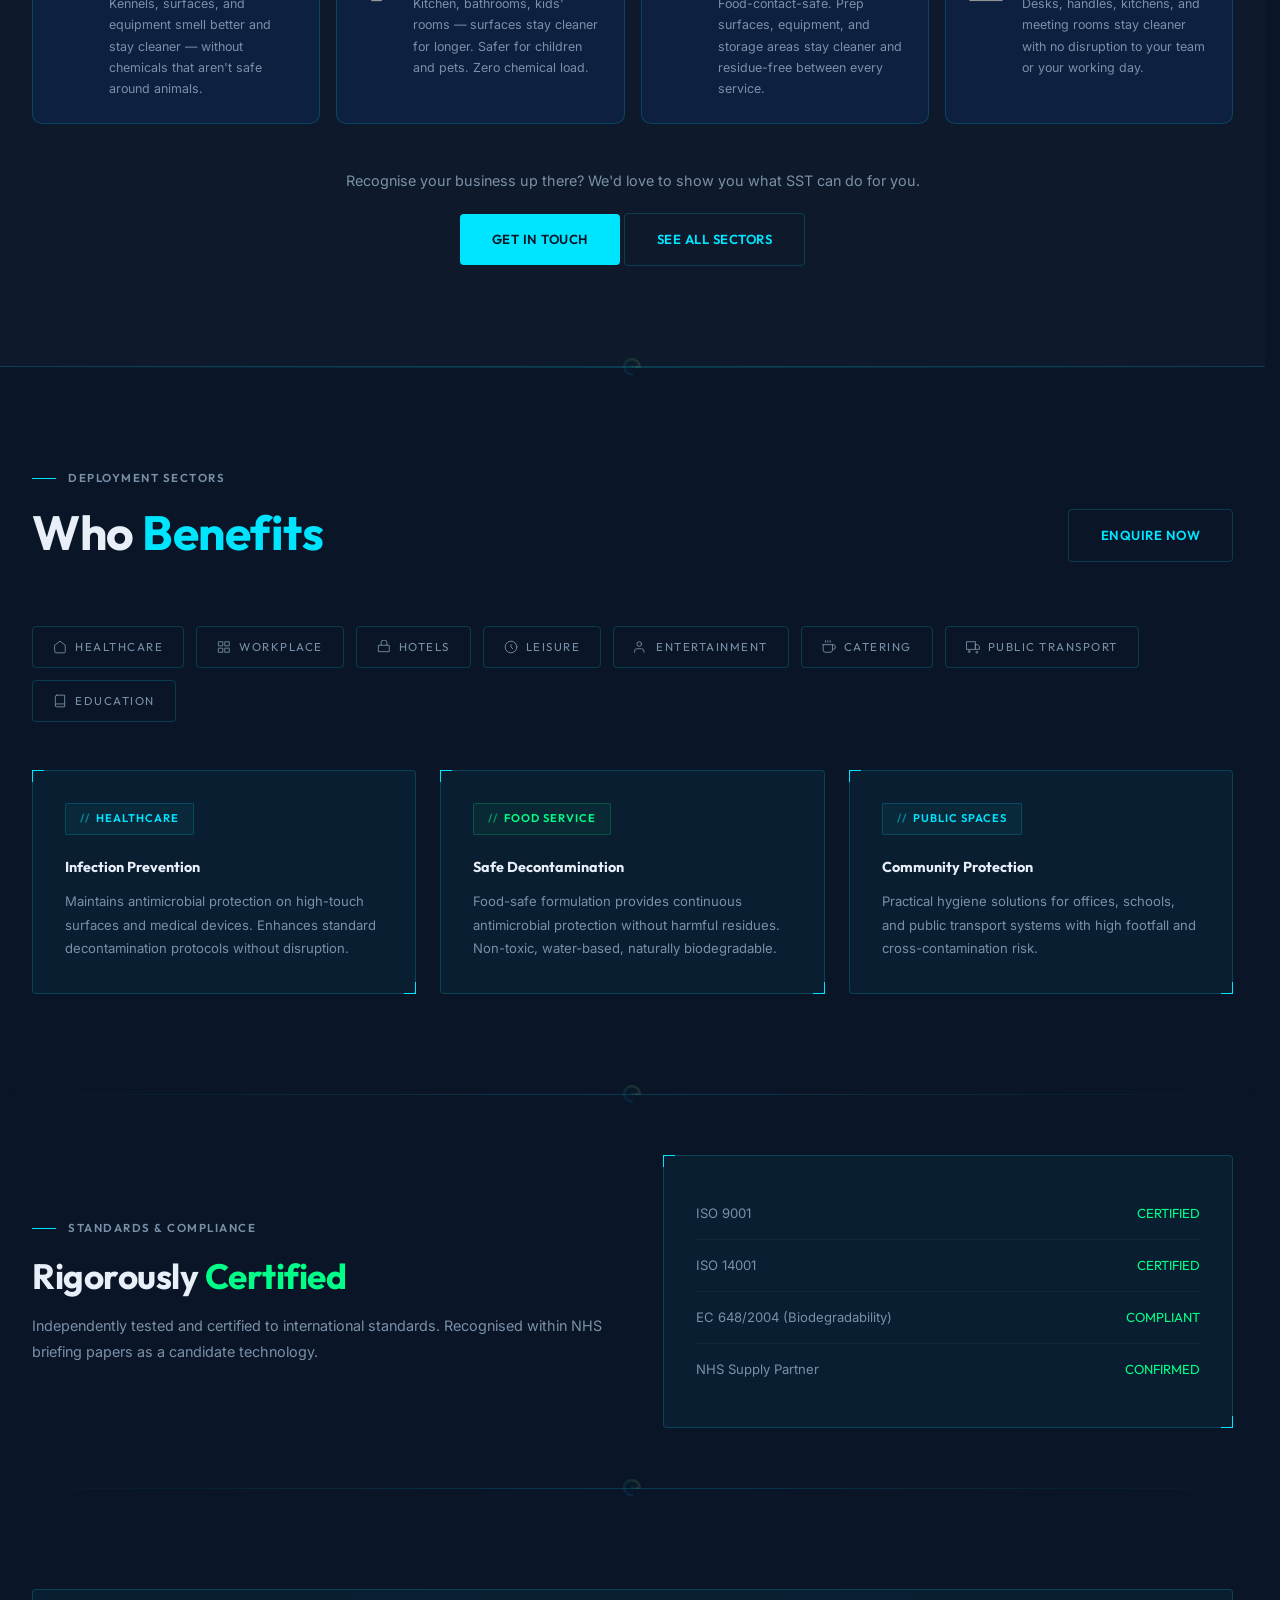
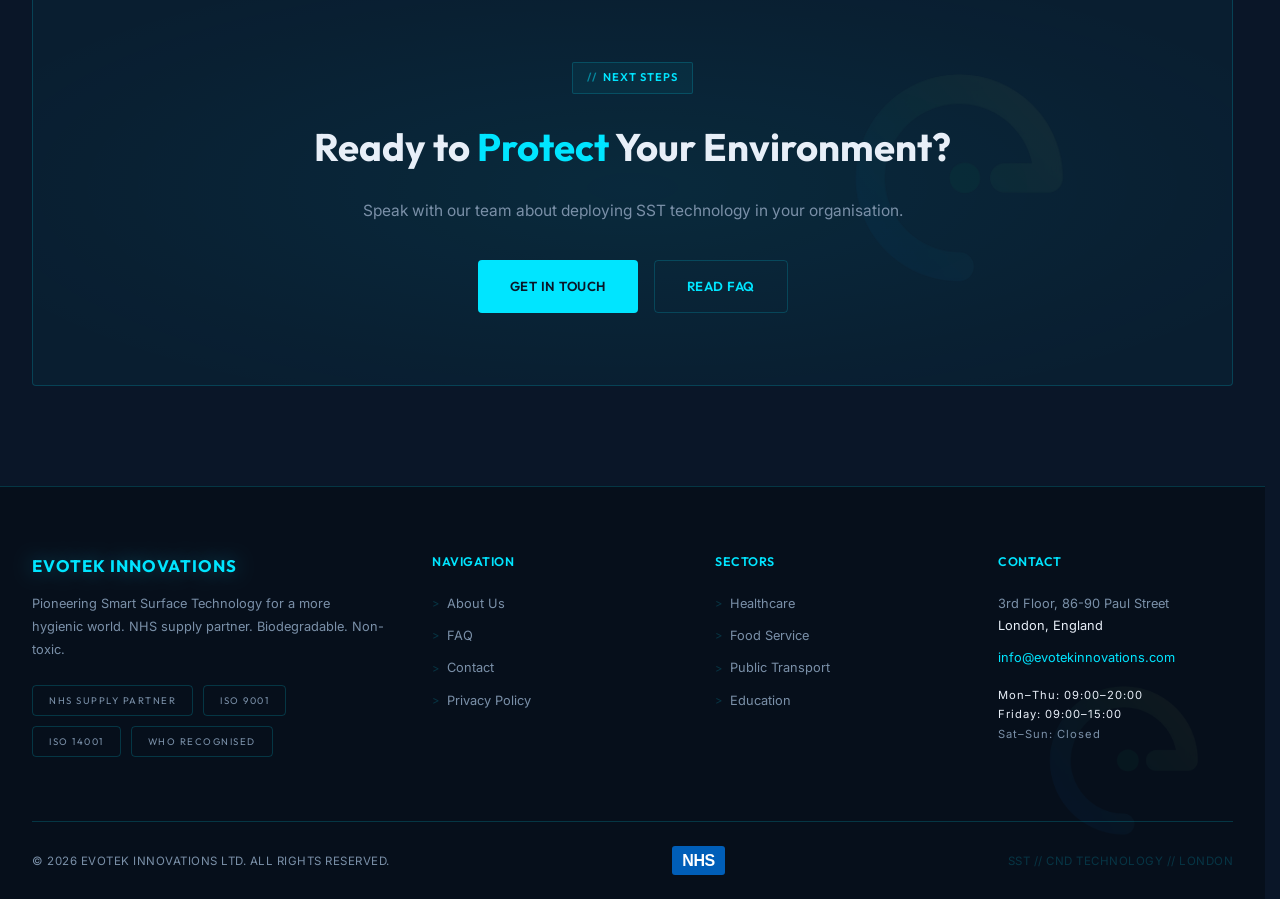
==== commit 09f56425: "chore: remove Team page links from nav, footer and CTAs" ====
--- a/index.html
+++ b/index.html
@@ -143,7 +143,6 @@
       <a href="why-evotek.html" class="nav-link" data-i18n="nav.why">WHY EVOTEK</a>
       <a href="claims.html" class="nav-link" data-i18n="nav.claims">OUR CLAIMS</a>
       <a href="research.html" class="nav-link">RESEARCH</a>
-      <a href="team.html" class="nav-link" data-i18n="nav.team">TEAM</a>
       <a href="faq.html" class="nav-link" data-i18n="nav.faq">FAQ</a>
       <a href="contact.html" class="nav-cta" data-i18n="nav.contact">CONTACT US</a>
       <div class="lang-switcher" id="lang-switcher">
@@ -165,7 +164,6 @@
   <a href="why-evotek.html" data-i18n="nav.why">WHY EVOTEK</a>
   <a href="claims.html" data-i18n="nav.claims">OUR CLAIMS</a>
   <a href="research.html">RESEARCH</a>
-  <a href="team.html" data-i18n="nav.team.mob">MEET THE TEAM</a>
   <a href="faq.html" data-i18n="nav.faq">FAQ</a>
   <a href="contact.html" class="nav-cta" data-i18n="nav.contact">CONTACT US</a>
   <div class="lang-switcher" style="margin:16px auto 0;justify-content:center;">
@@ -684,7 +682,6 @@
         <div class="footer-heading" data-i18n="foot.nav.h">NAVIGATION</div>
         <ul class="footer-links">
           <li><a href="about.html" data-i18n="foot.nav.1">About Us</a></li>
-          <li><a href="team.html" data-i18n="foot.nav.2">Meet the Team</a></li>
           <li><a href="faq.html" data-i18n="foot.nav.3">FAQ</a></li>
           <li><a href="contact.html" data-i18n="foot.nav.4">Contact</a></li>
           <li><a href="privacy.html">Privacy Policy</a></li>
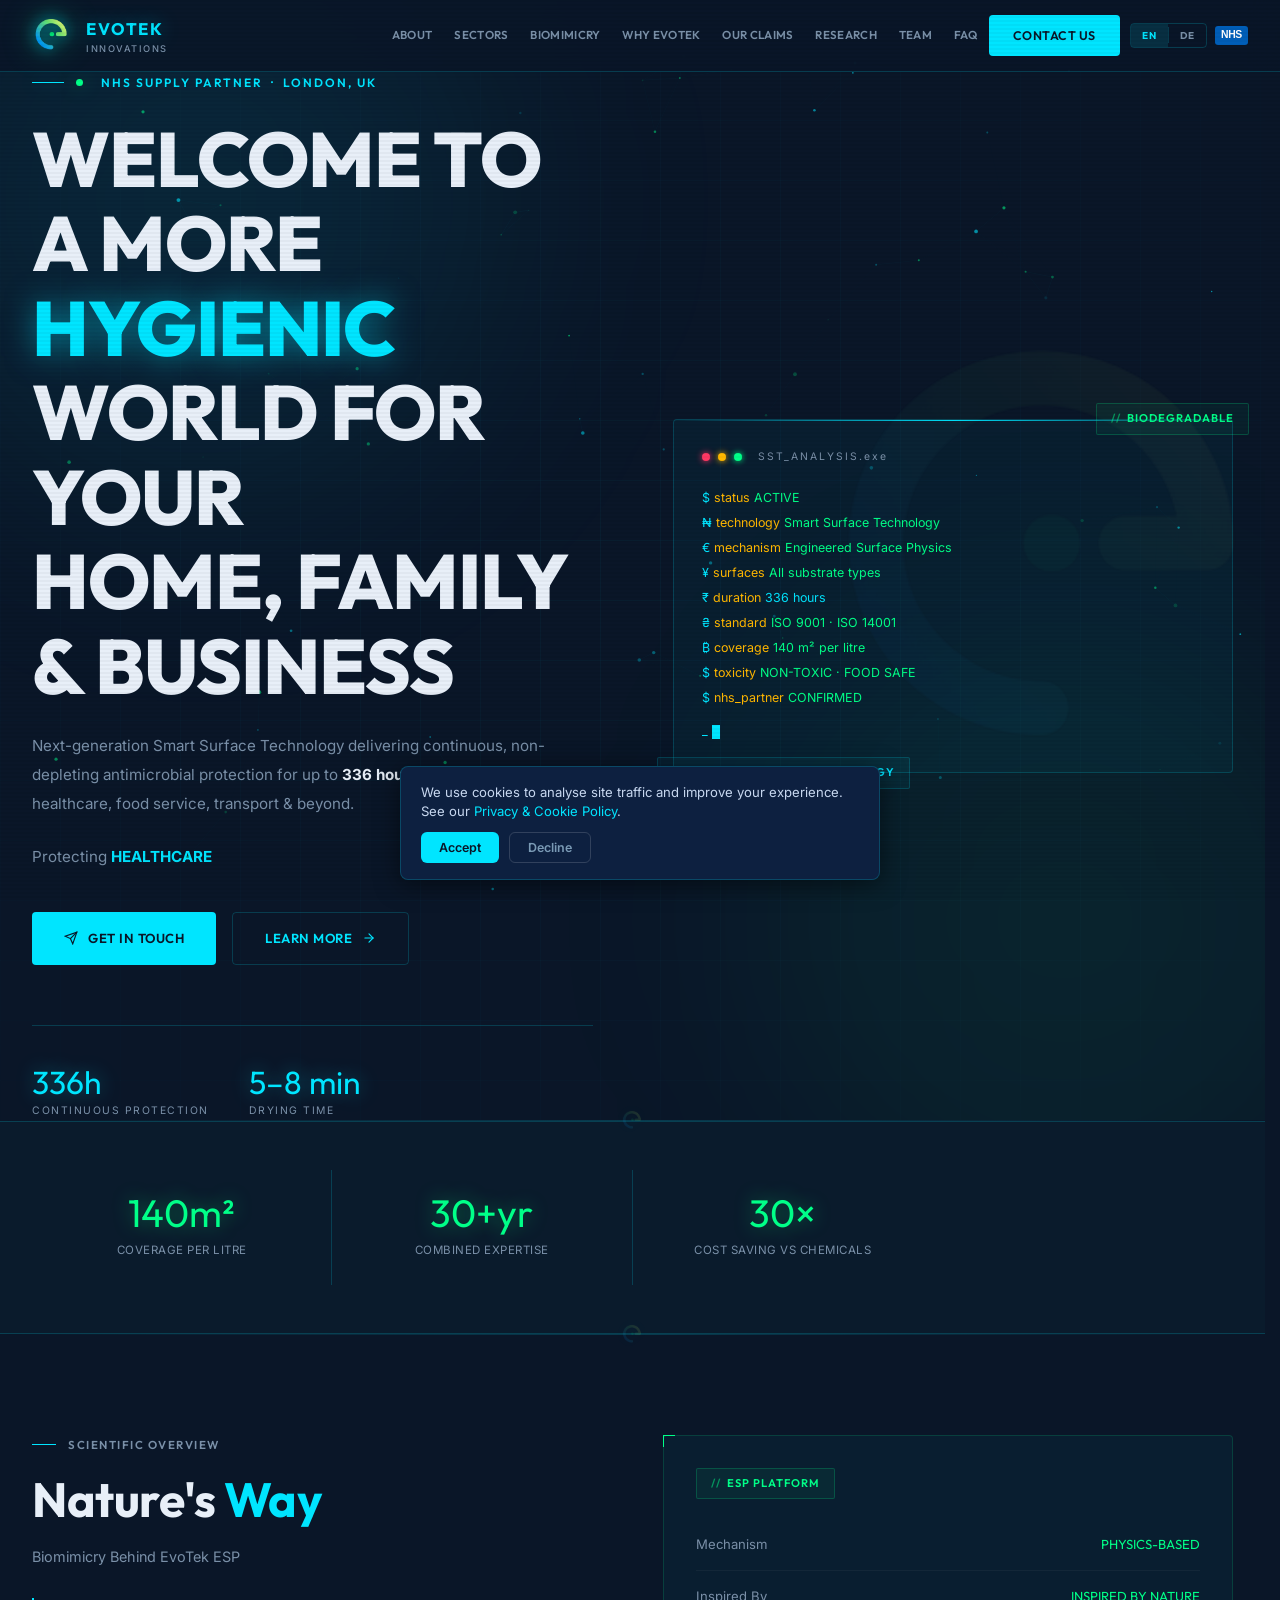
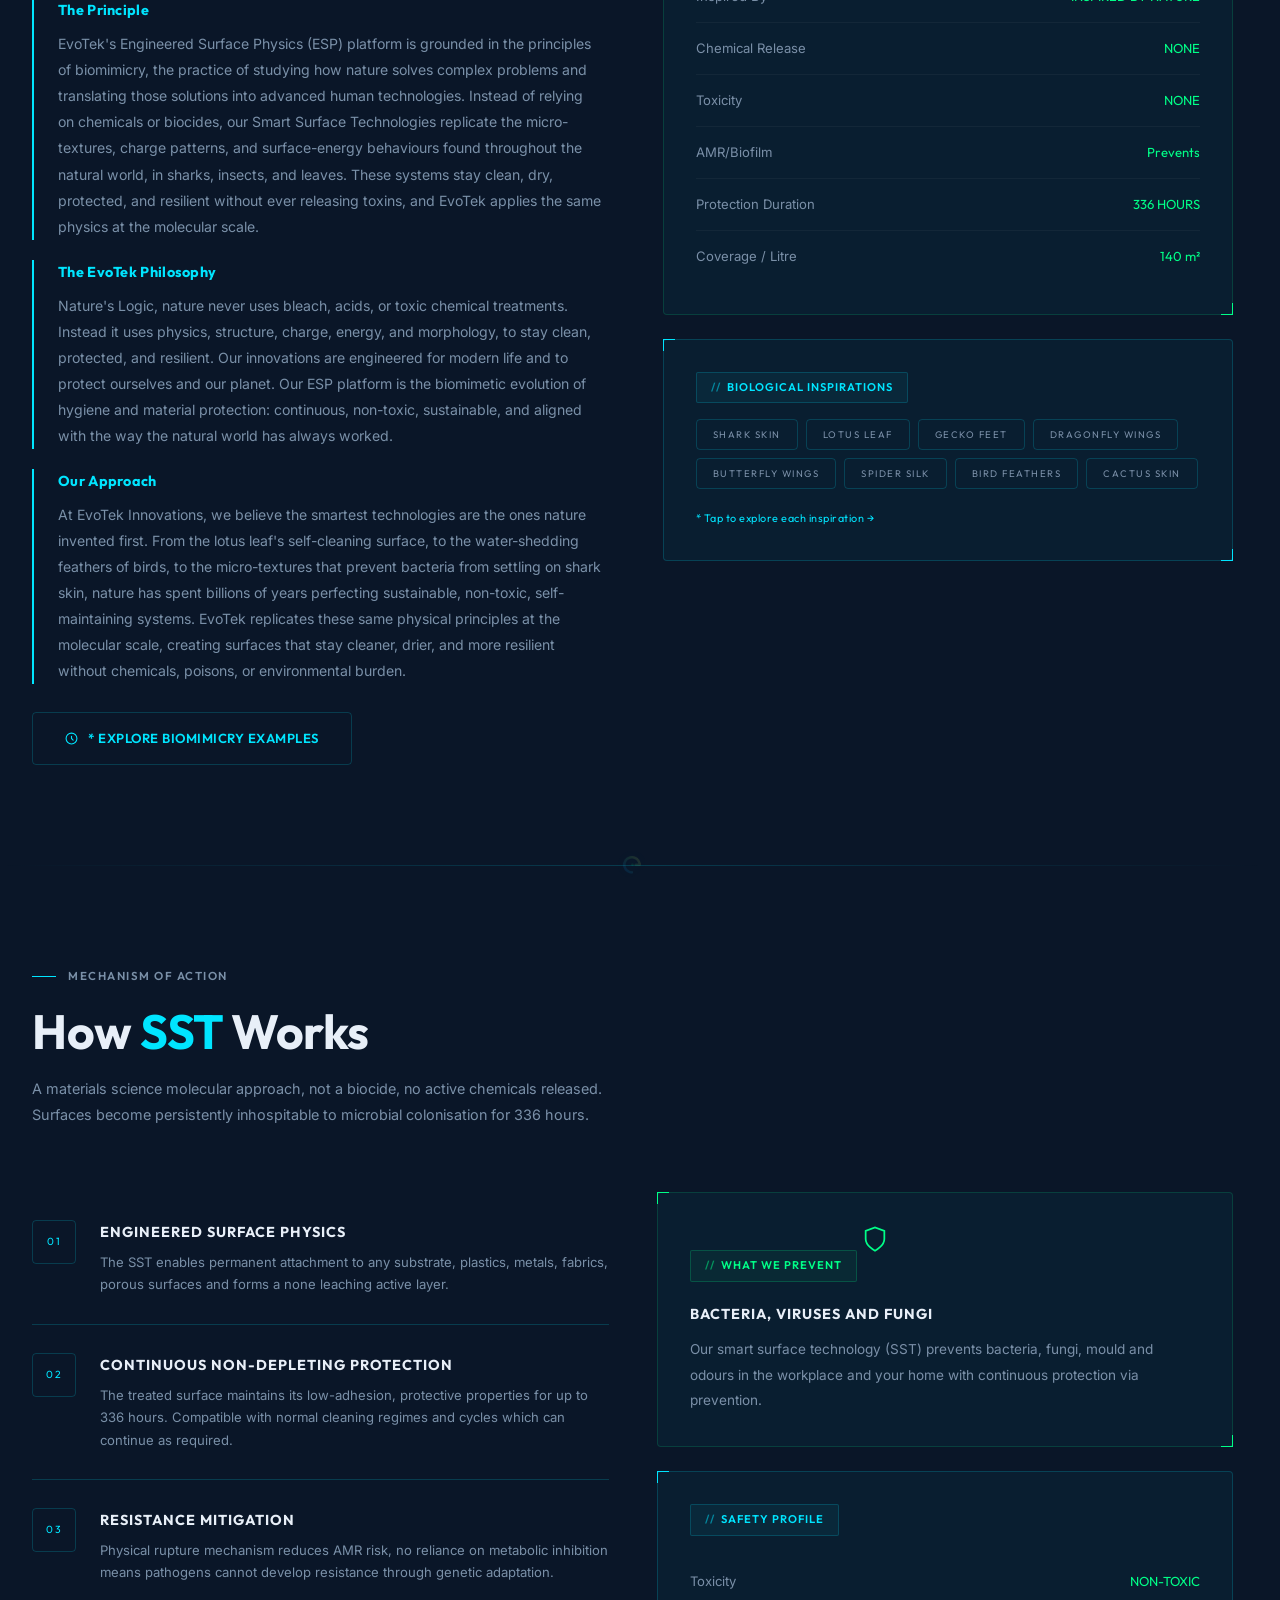
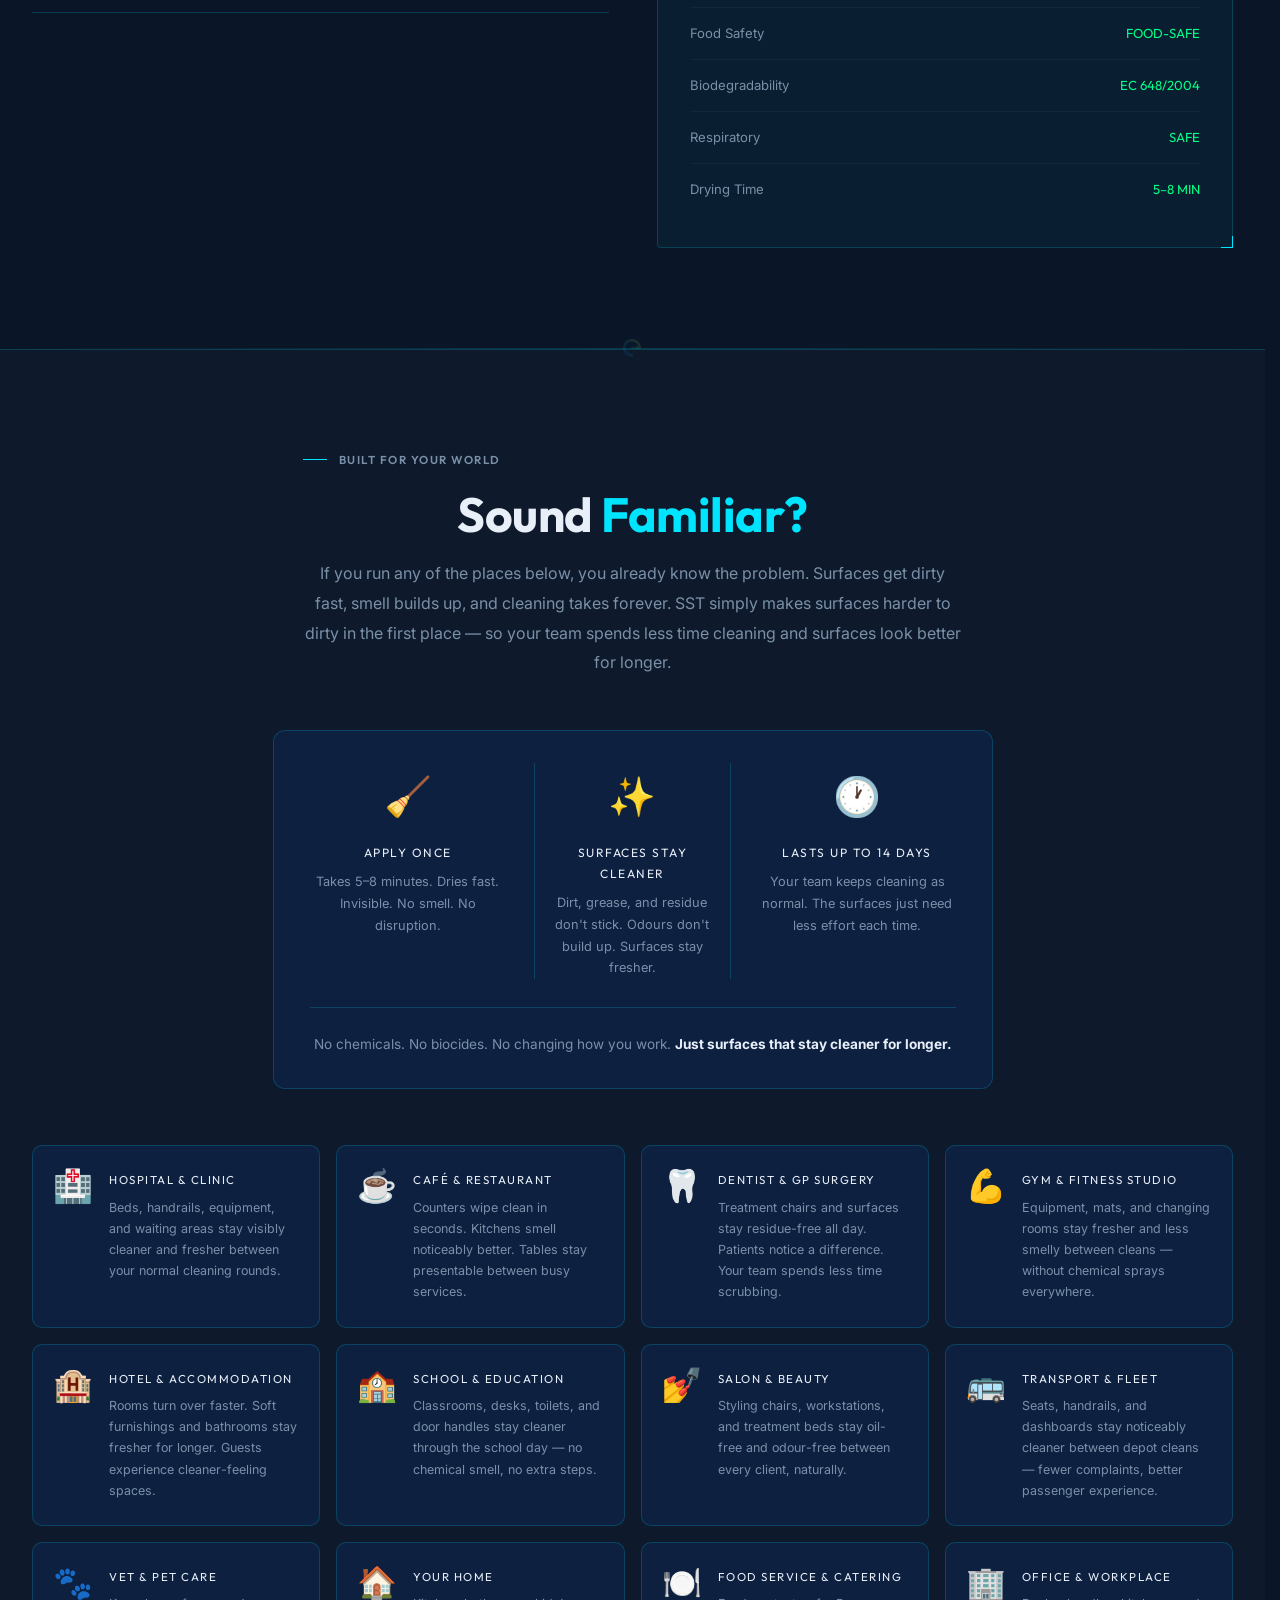
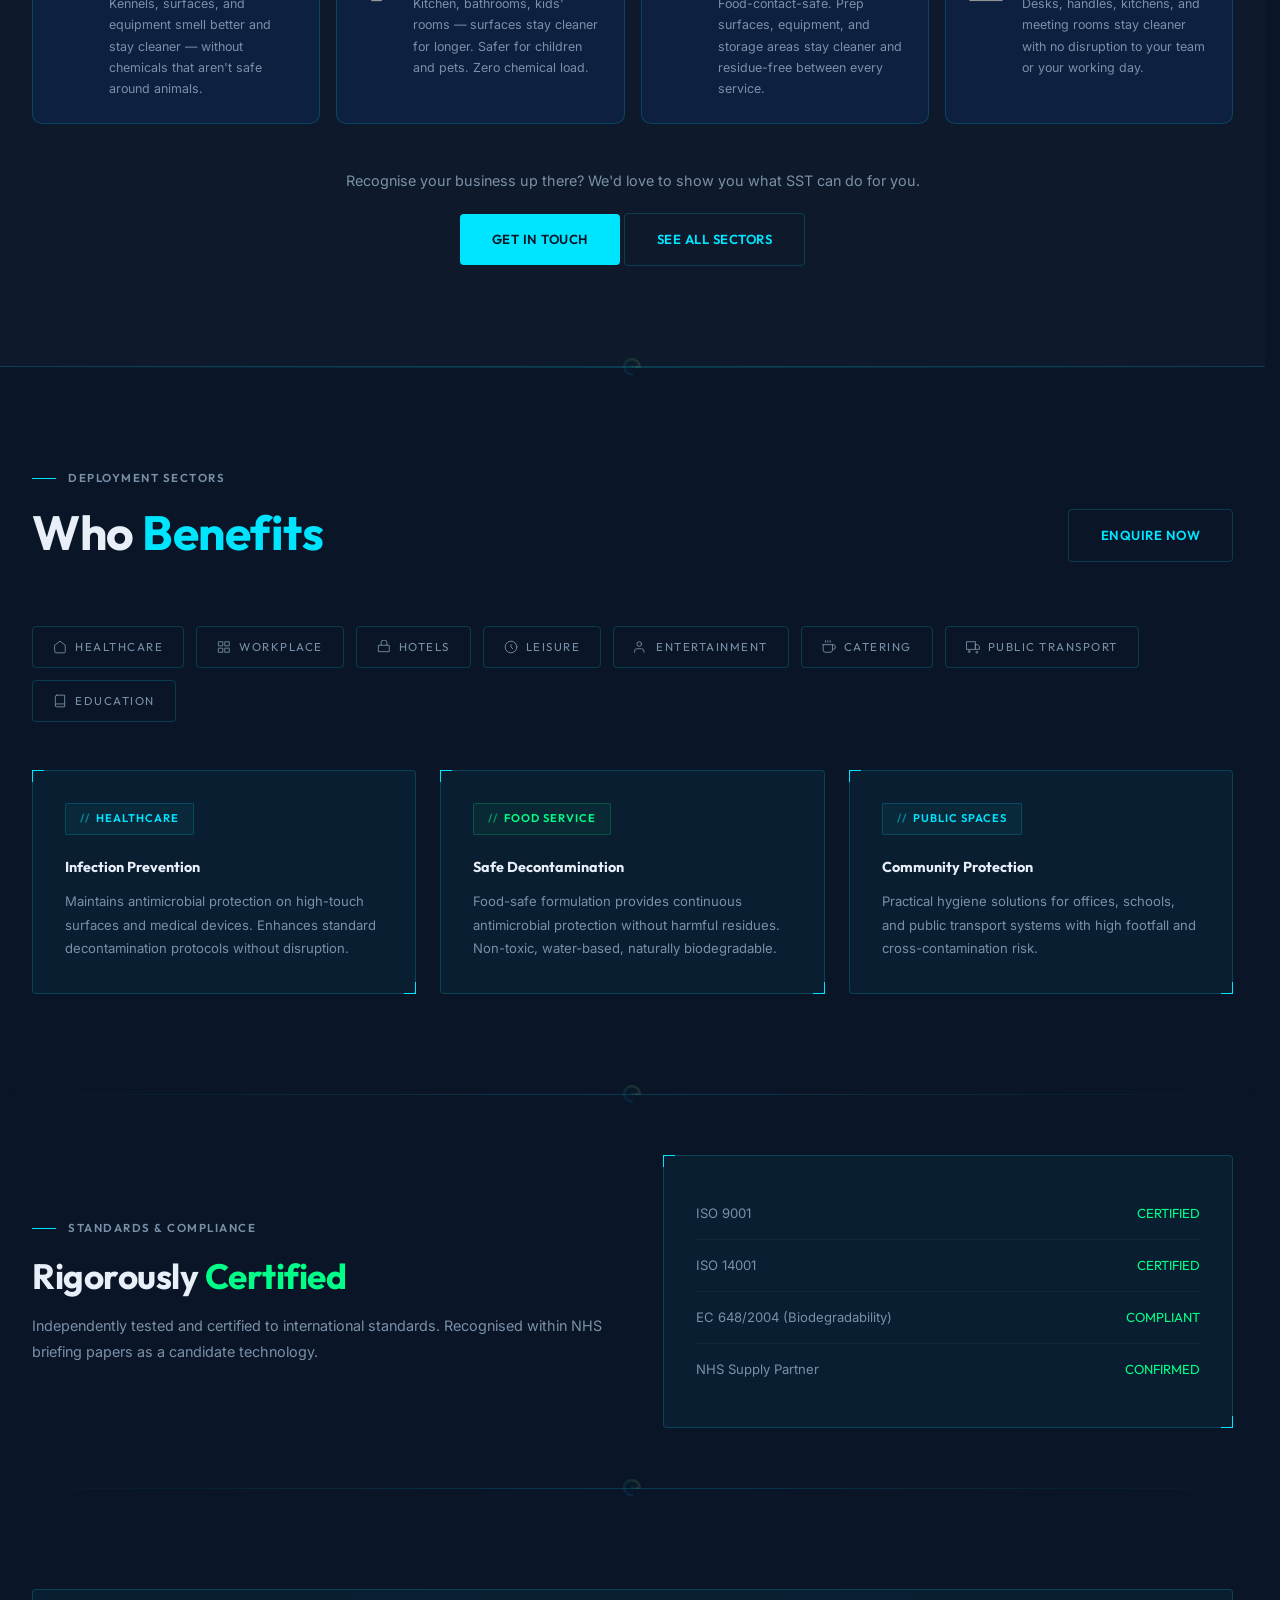
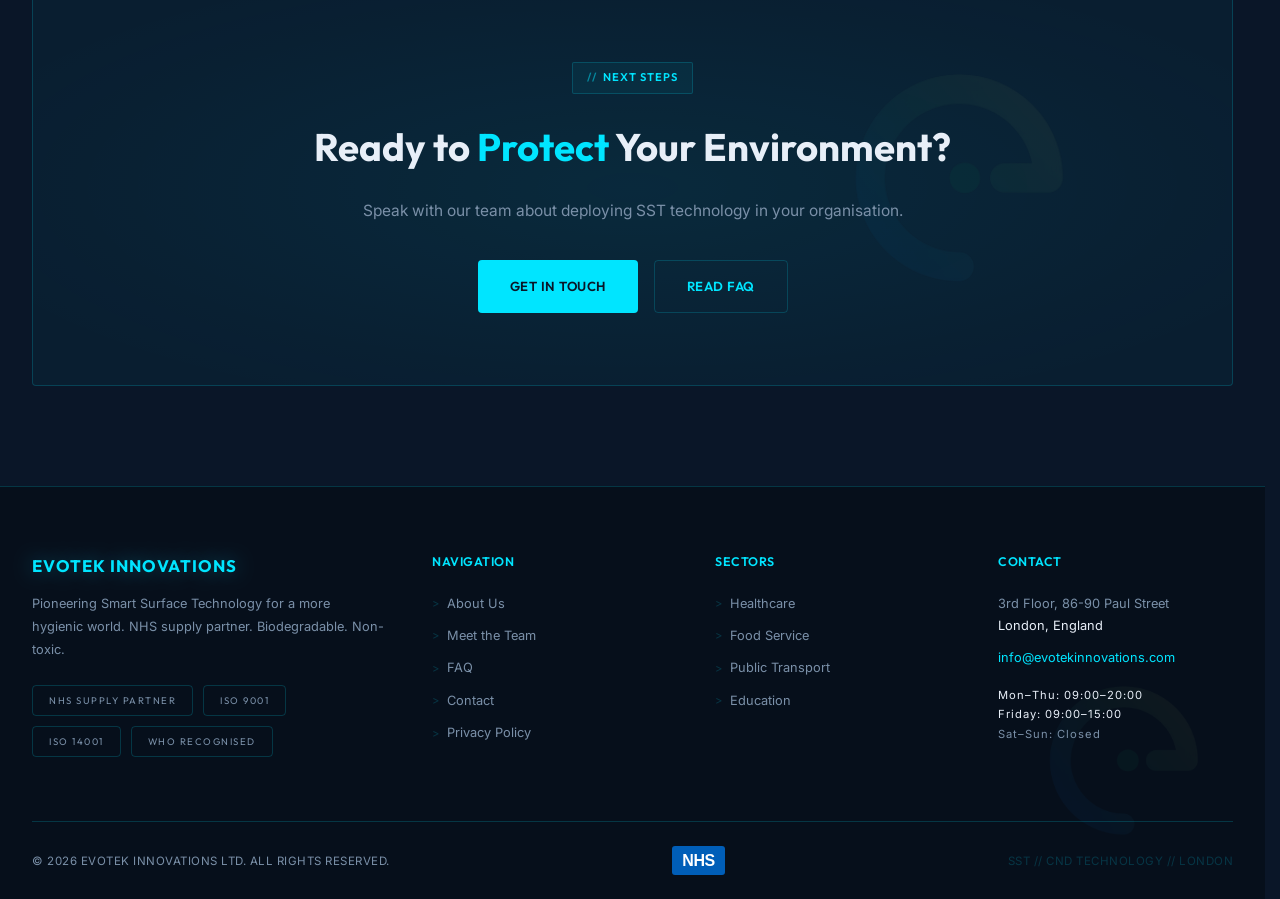
==== commit 6ef112d8: "feat: re-add Team page navigation, remove Paul McWilliam from team page Reverts 09f5642 (which had u" ====
--- a/index.html
+++ b/index.html
@@ -143,6 +143,7 @@
       <a href="why-evotek.html" class="nav-link" data-i18n="nav.why">WHY EVOTEK</a>
       <a href="claims.html" class="nav-link" data-i18n="nav.claims">OUR CLAIMS</a>
       <a href="research.html" class="nav-link">RESEARCH</a>
+      <a href="team.html" class="nav-link" data-i18n="nav.team">TEAM</a>
       <a href="faq.html" class="nav-link" data-i18n="nav.faq">FAQ</a>
       <a href="contact.html" class="nav-cta" data-i18n="nav.contact">CONTACT US</a>
       <div class="lang-switcher" id="lang-switcher">
@@ -164,6 +165,7 @@
   <a href="why-evotek.html" data-i18n="nav.why">WHY EVOTEK</a>
   <a href="claims.html" data-i18n="nav.claims">OUR CLAIMS</a>
   <a href="research.html">RESEARCH</a>
+  <a href="team.html" data-i18n="nav.team.mob">MEET THE TEAM</a>
   <a href="faq.html" data-i18n="nav.faq">FAQ</a>
   <a href="contact.html" class="nav-cta" data-i18n="nav.contact">CONTACT US</a>
   <div class="lang-switcher" style="margin:16px auto 0;justify-content:center;">
@@ -682,6 +684,7 @@
         <div class="footer-heading" data-i18n="foot.nav.h">NAVIGATION</div>
         <ul class="footer-links">
           <li><a href="about.html" data-i18n="foot.nav.1">About Us</a></li>
+          <li><a href="team.html" data-i18n="foot.nav.2">Meet the Team</a></li>
           <li><a href="faq.html" data-i18n="foot.nav.3">FAQ</a></li>
           <li><a href="contact.html" data-i18n="foot.nav.4">Contact</a></li>
           <li><a href="privacy.html">Privacy Policy</a></li>
